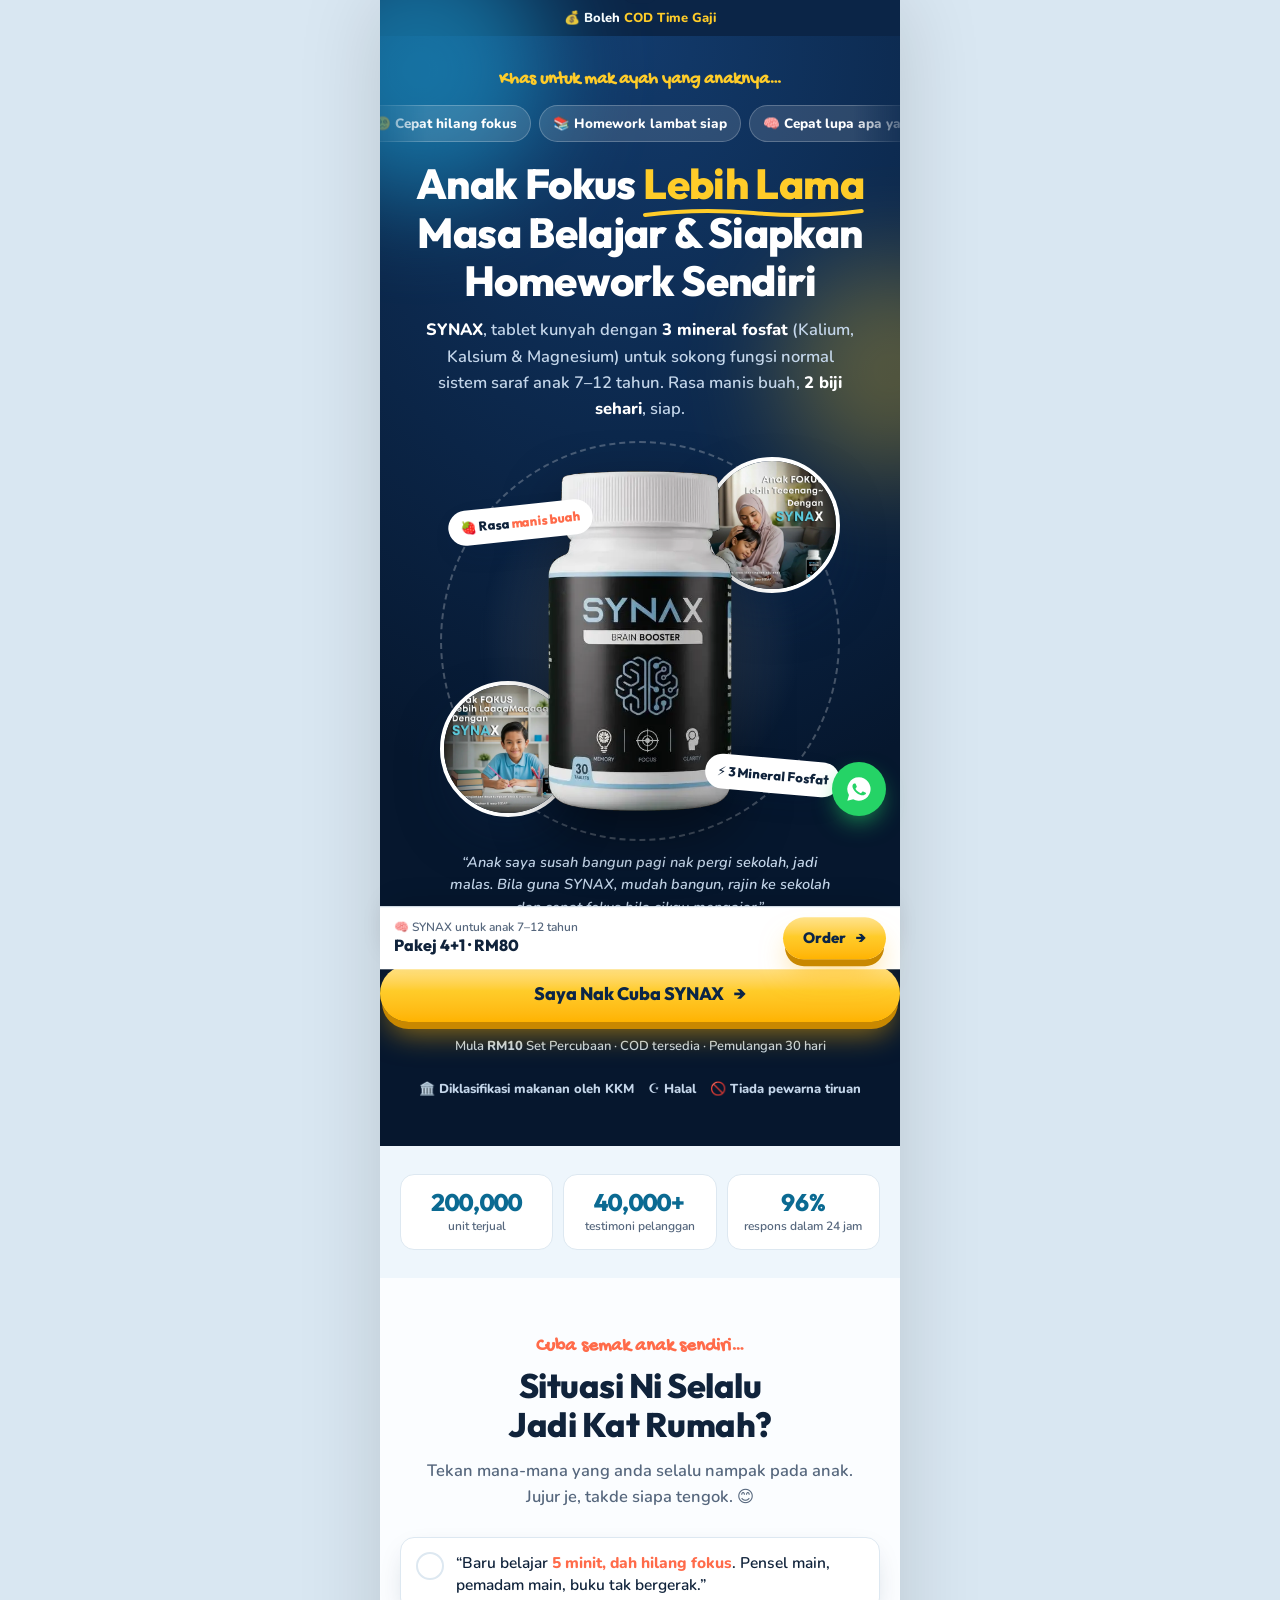
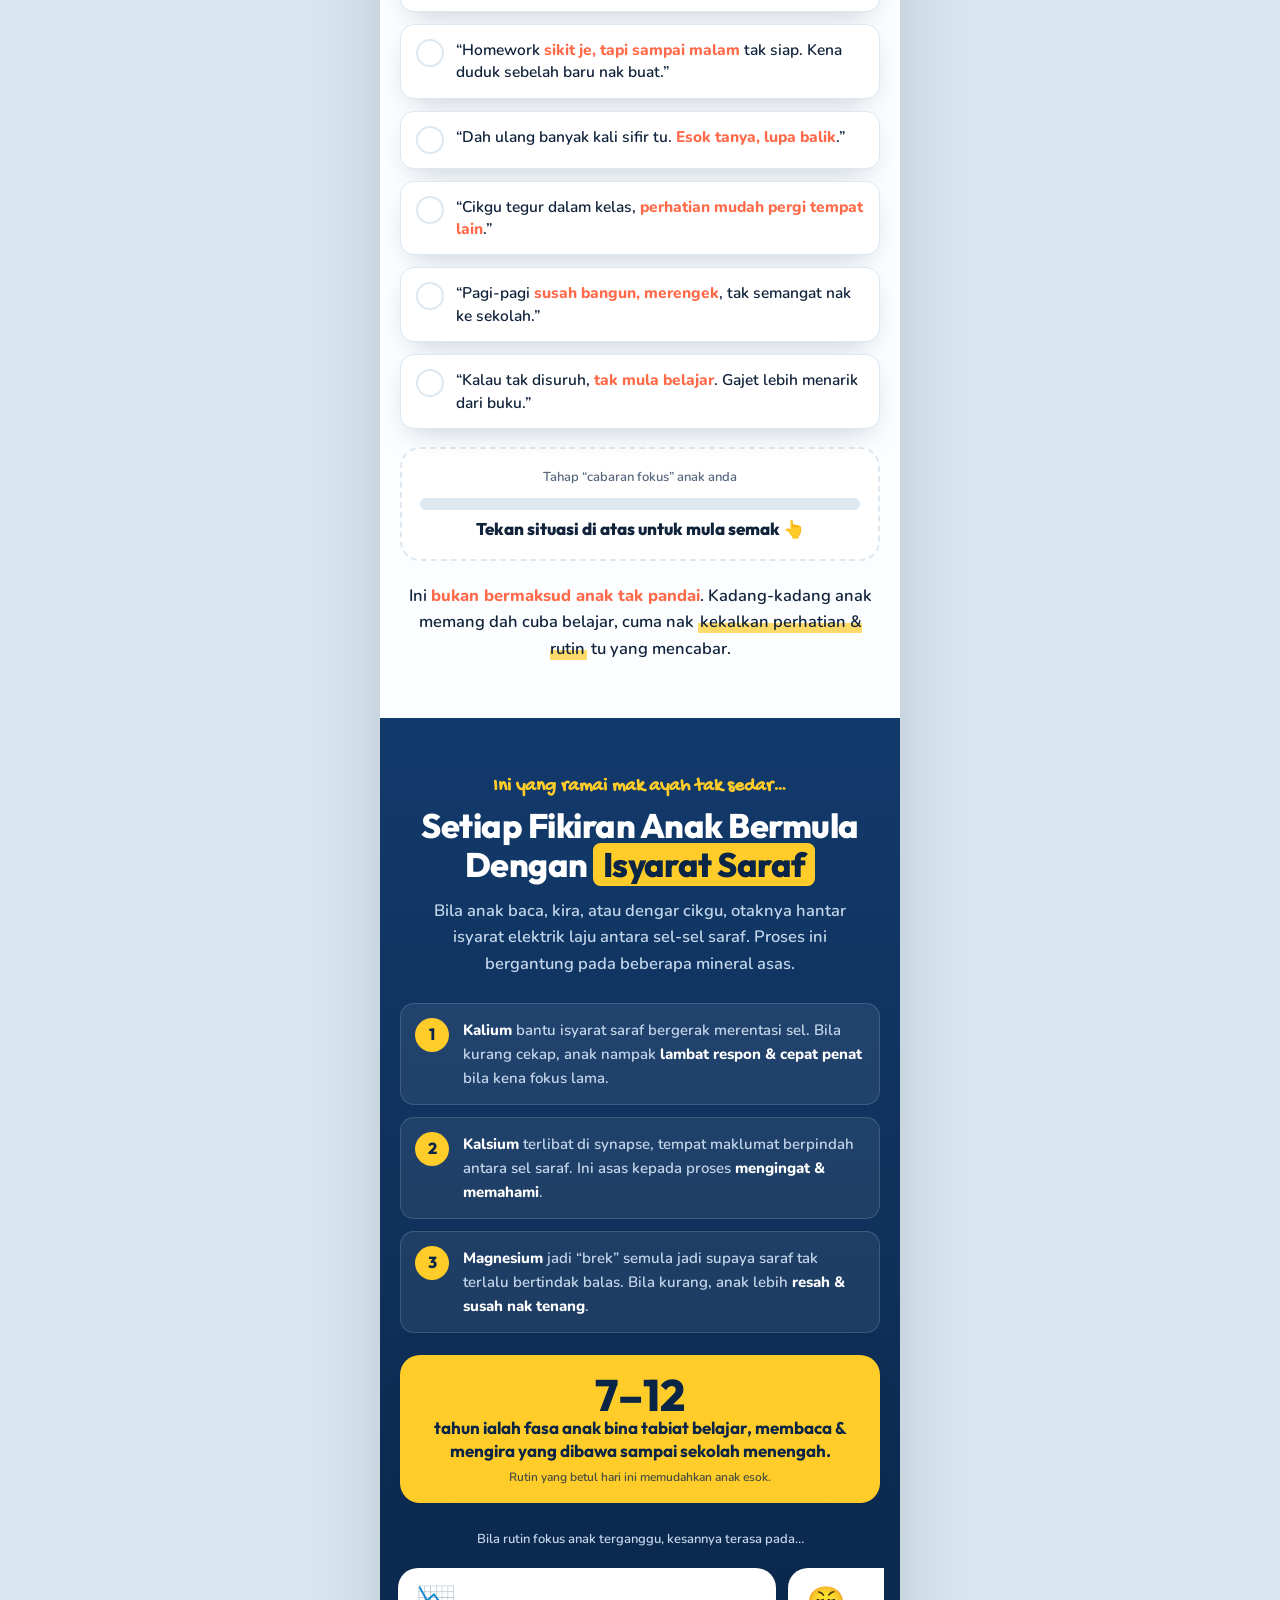
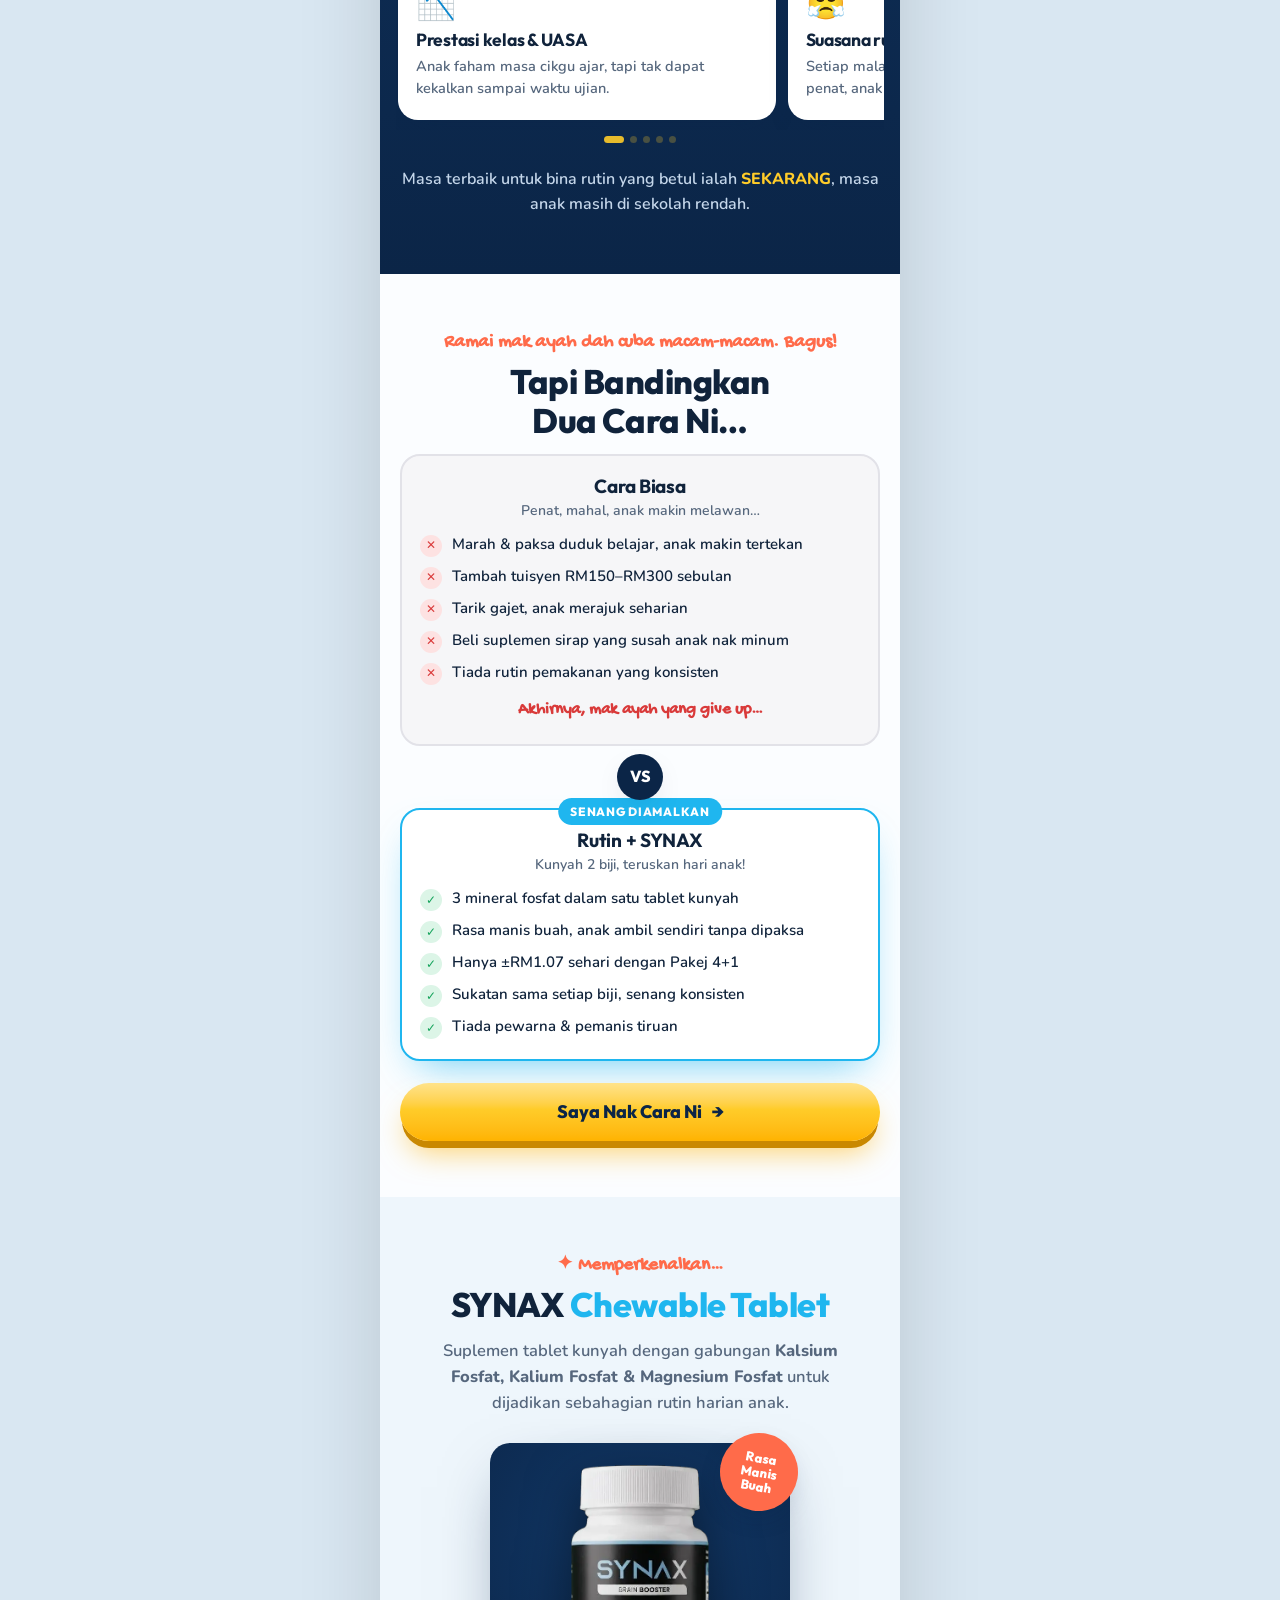
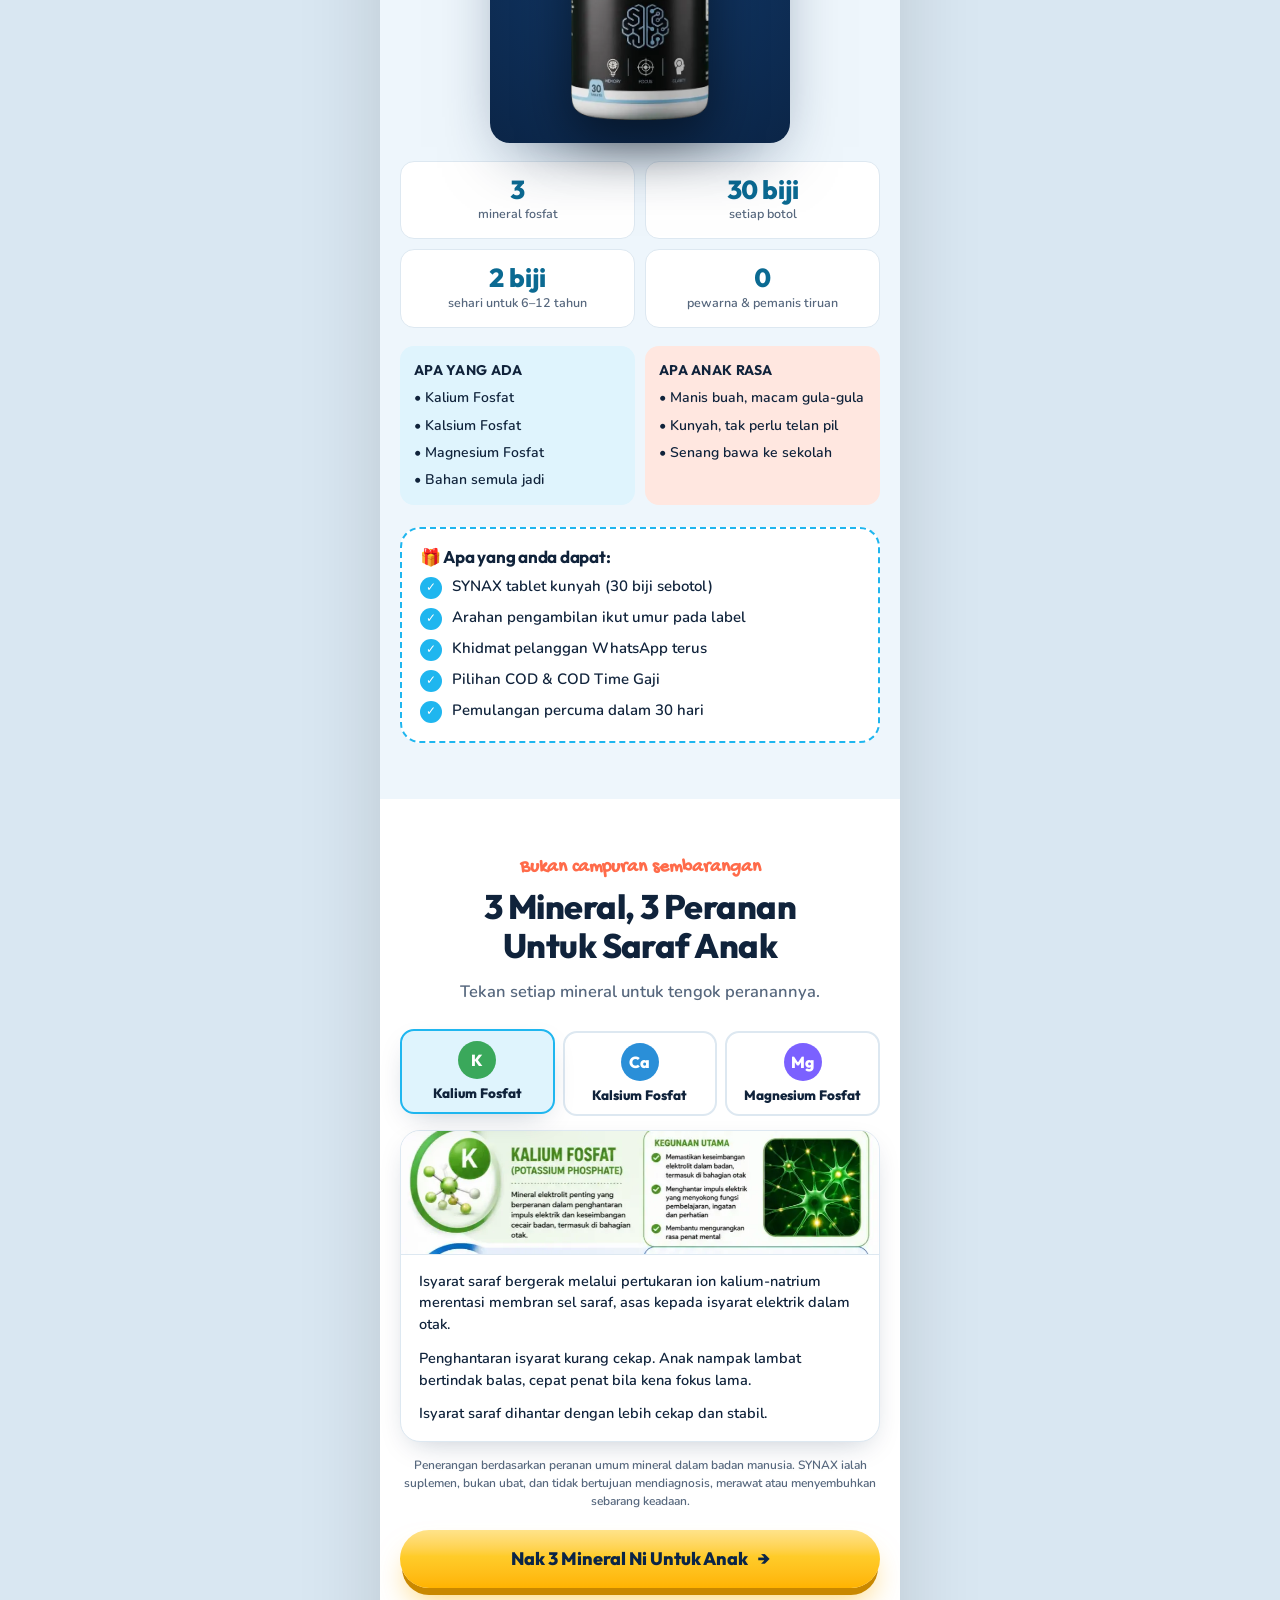
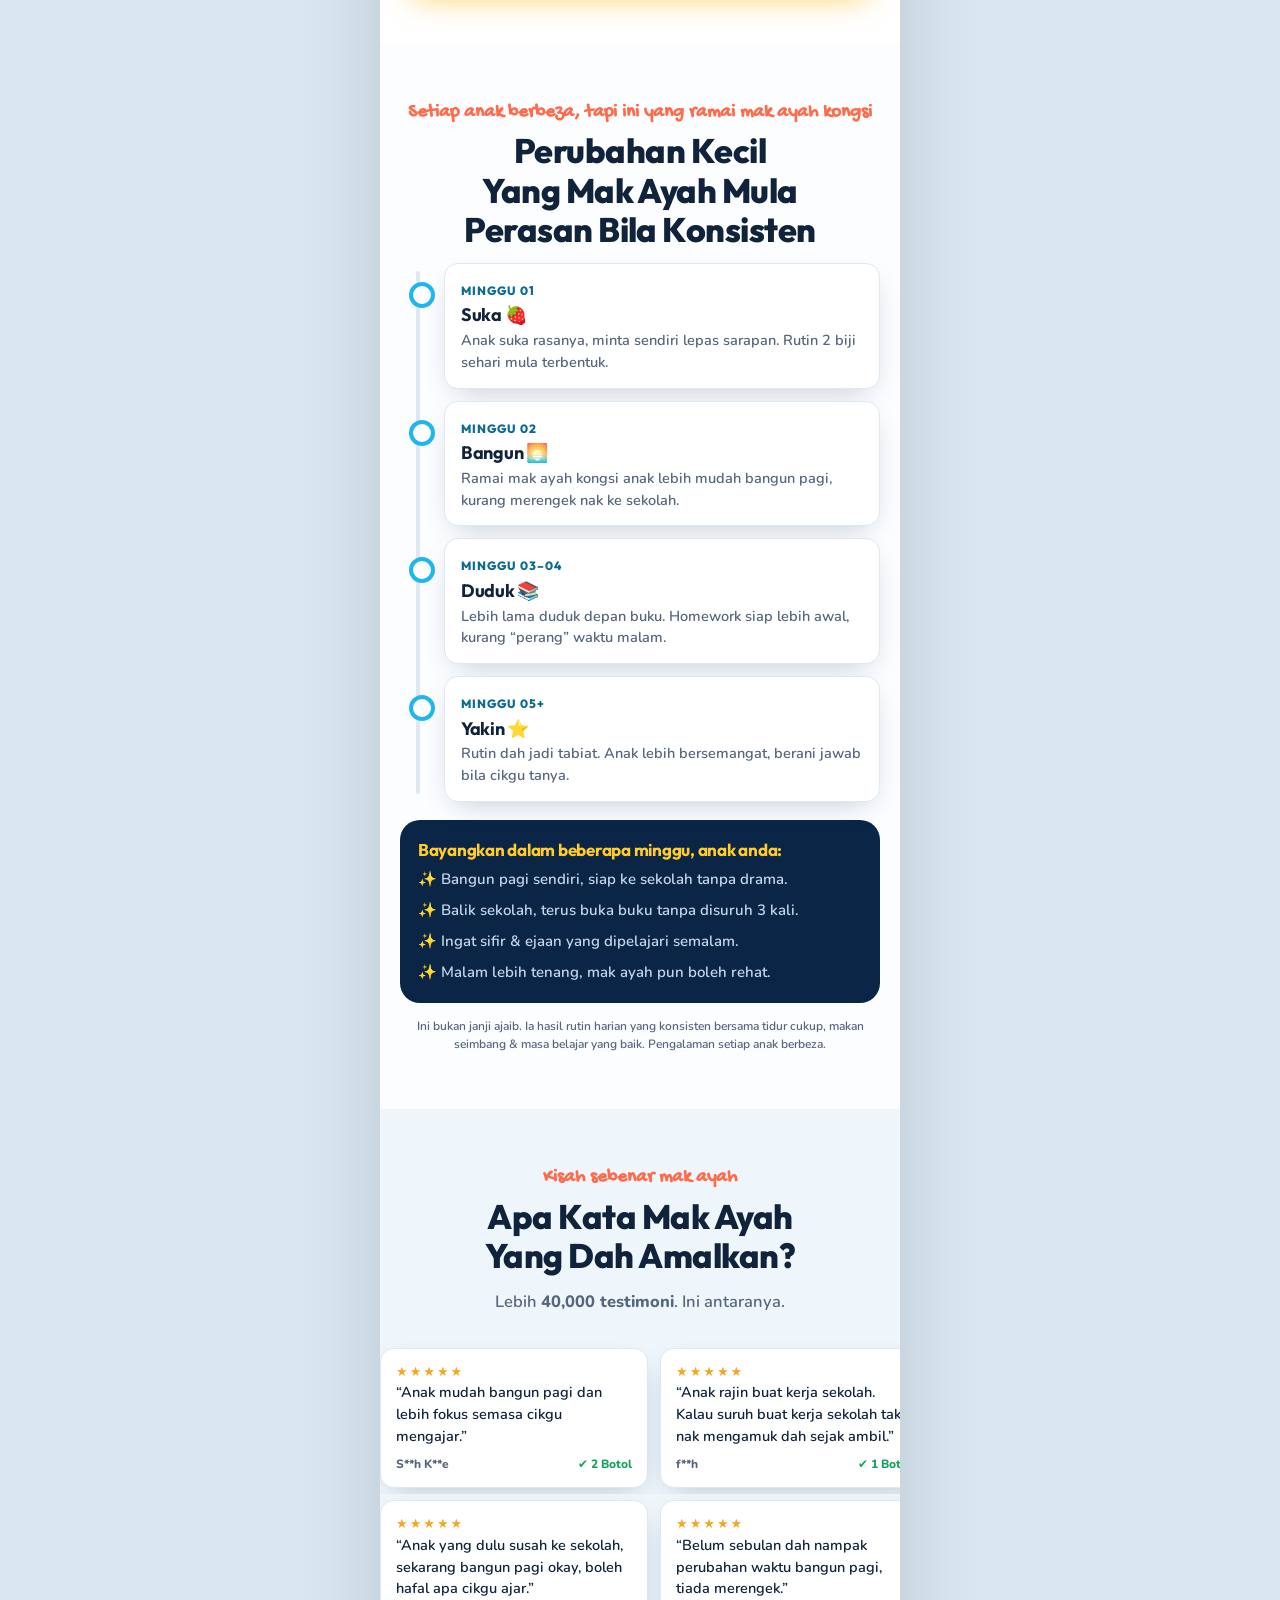
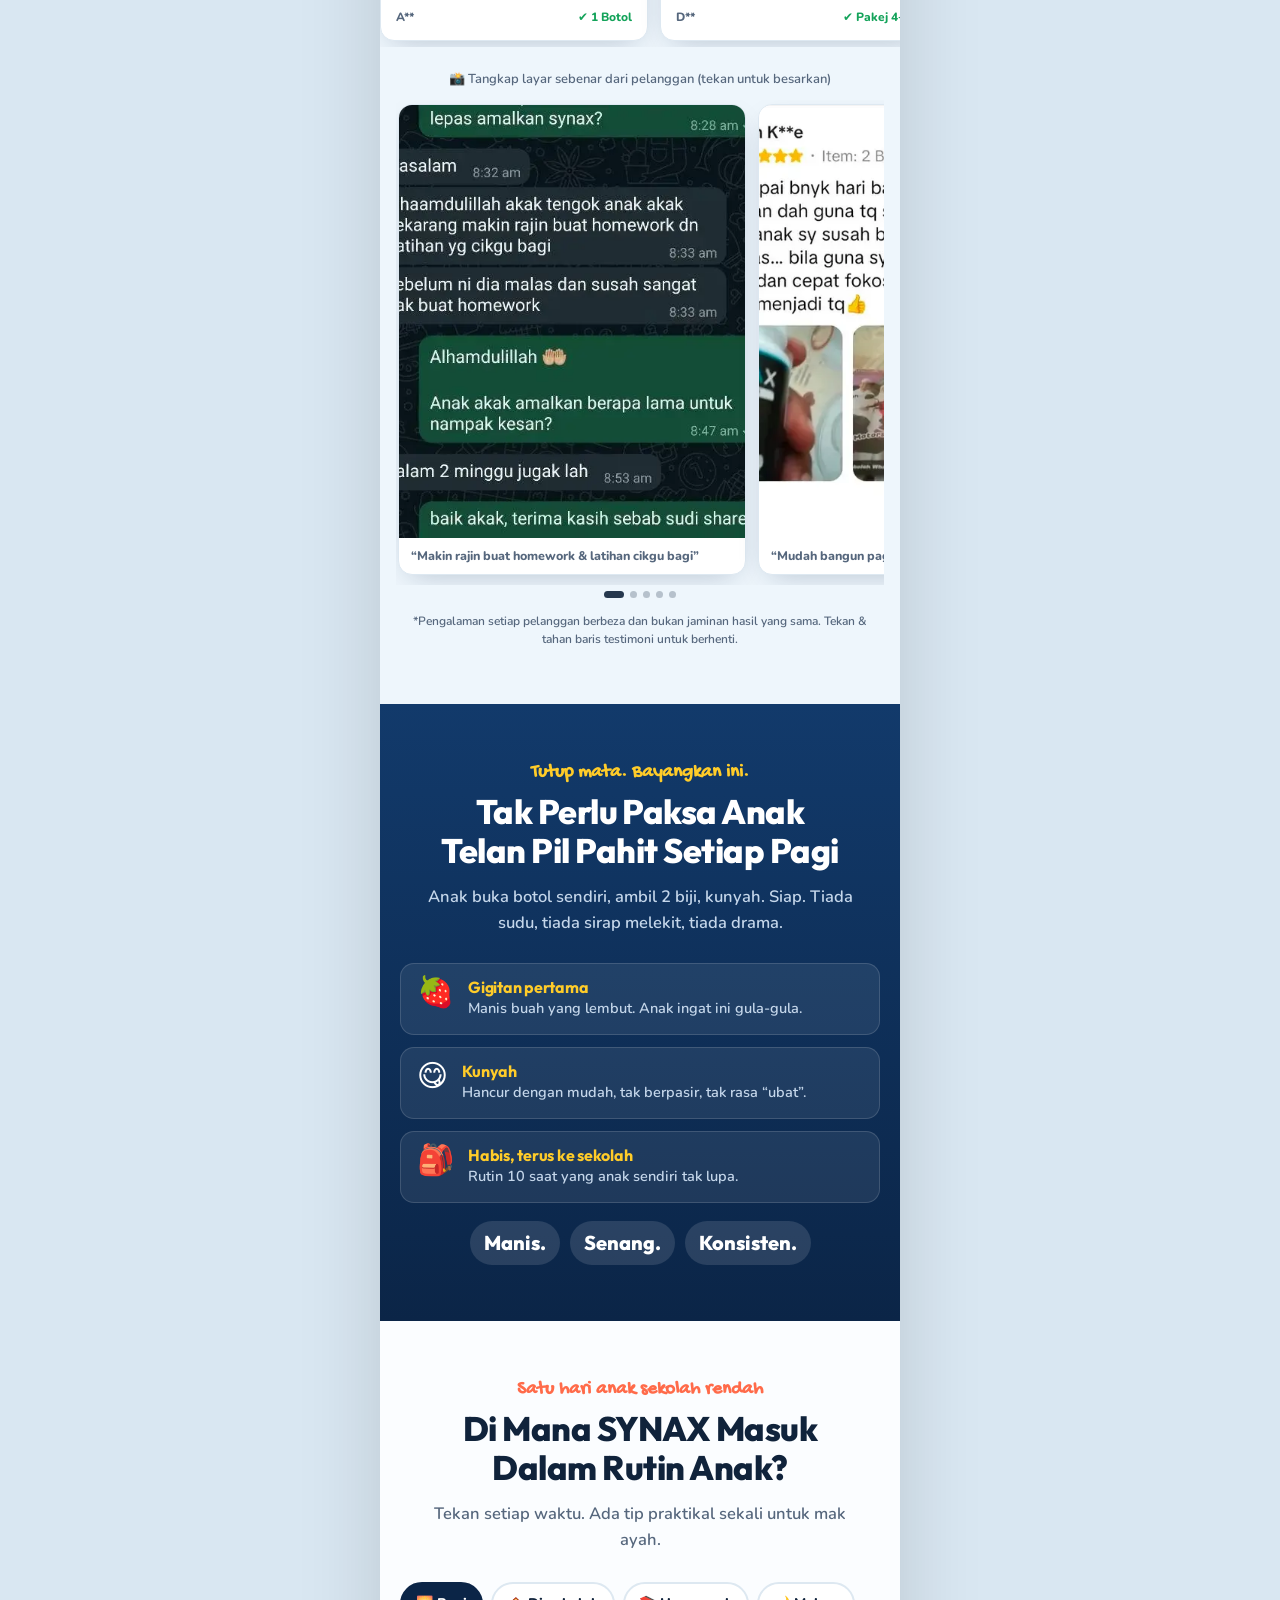
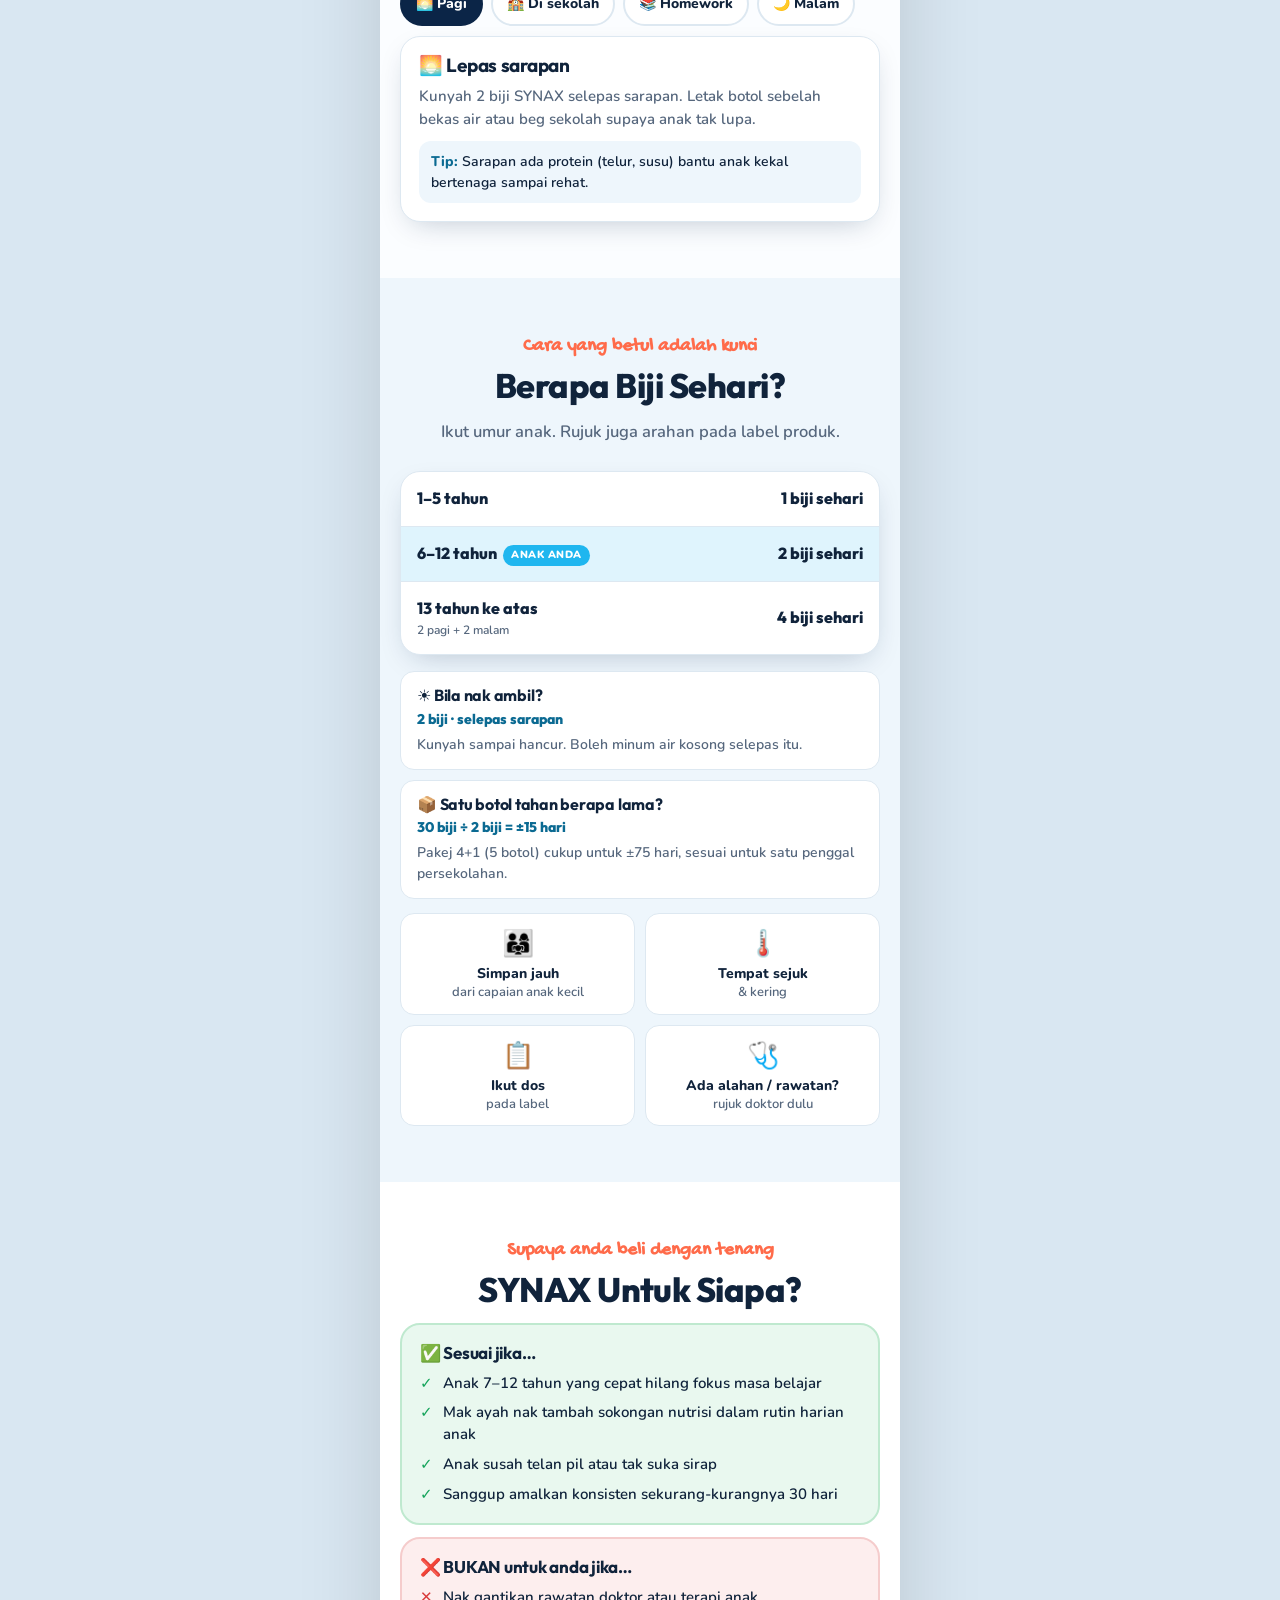
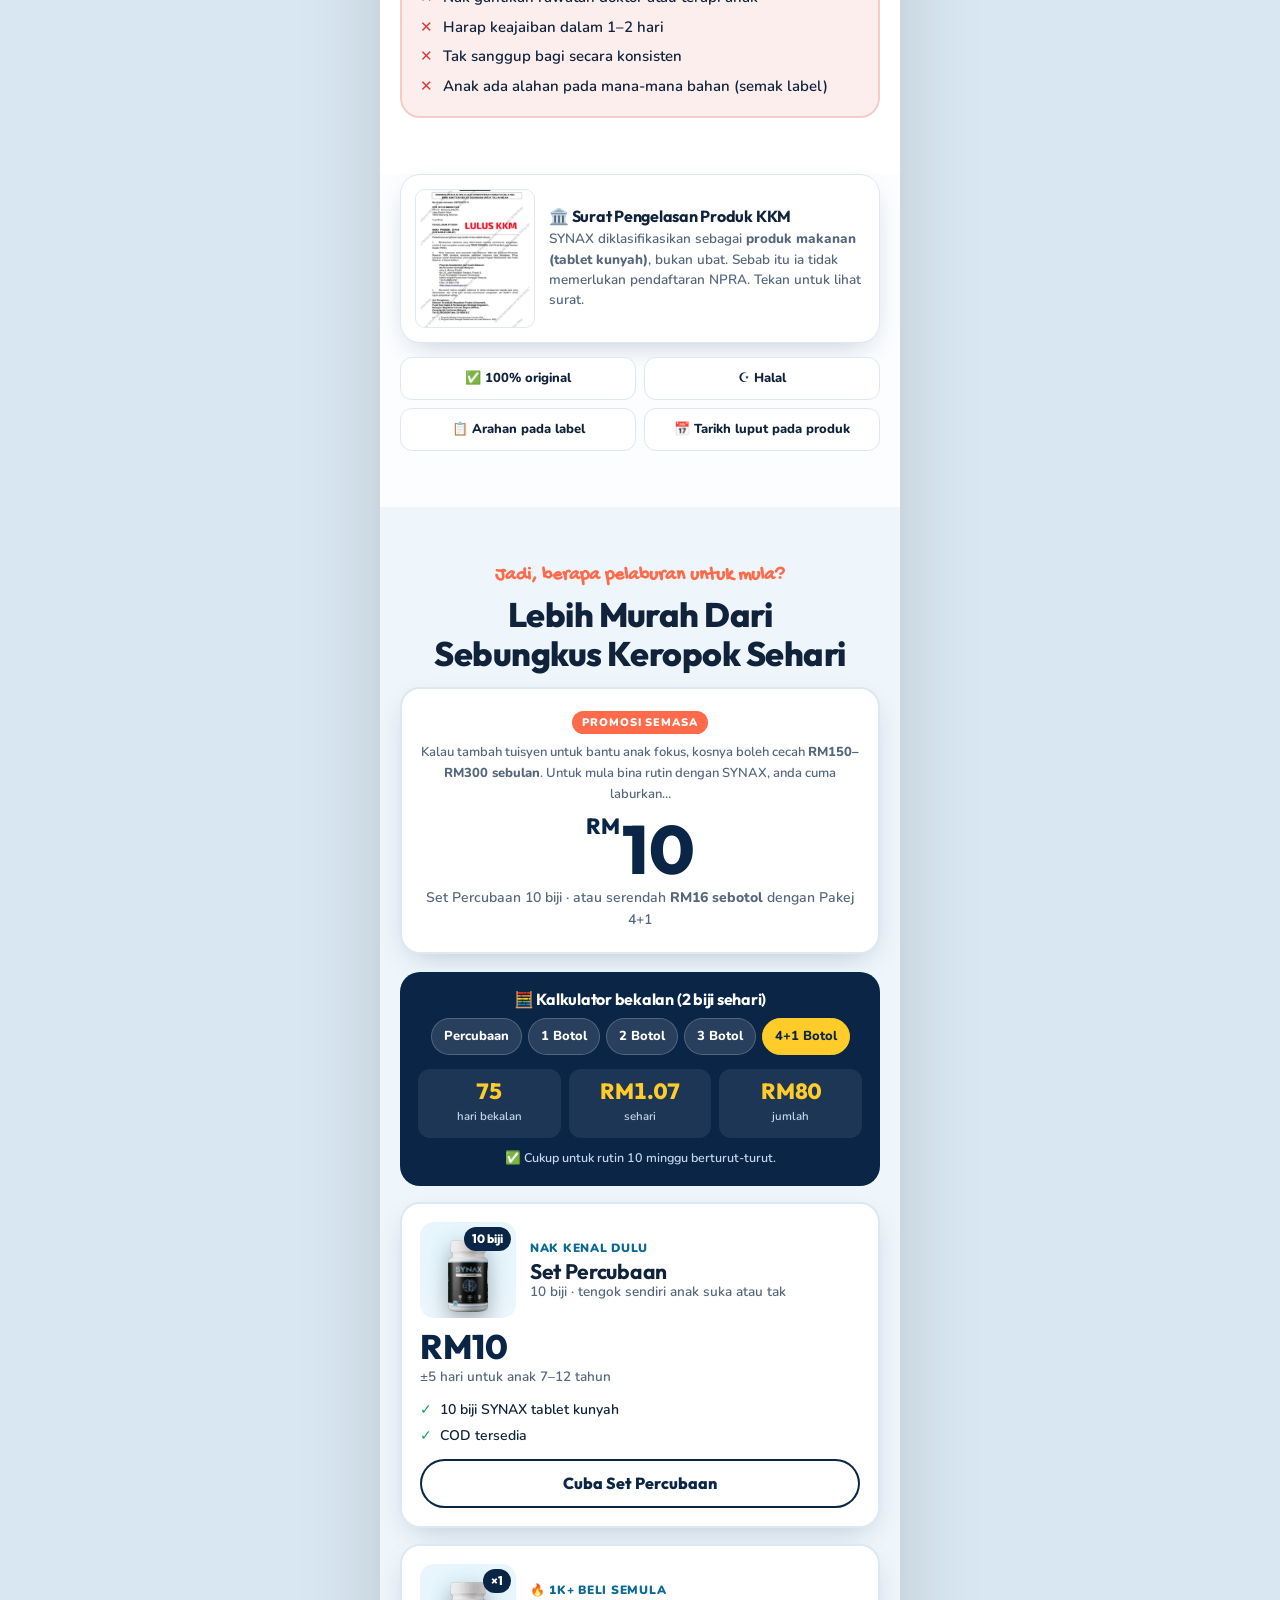
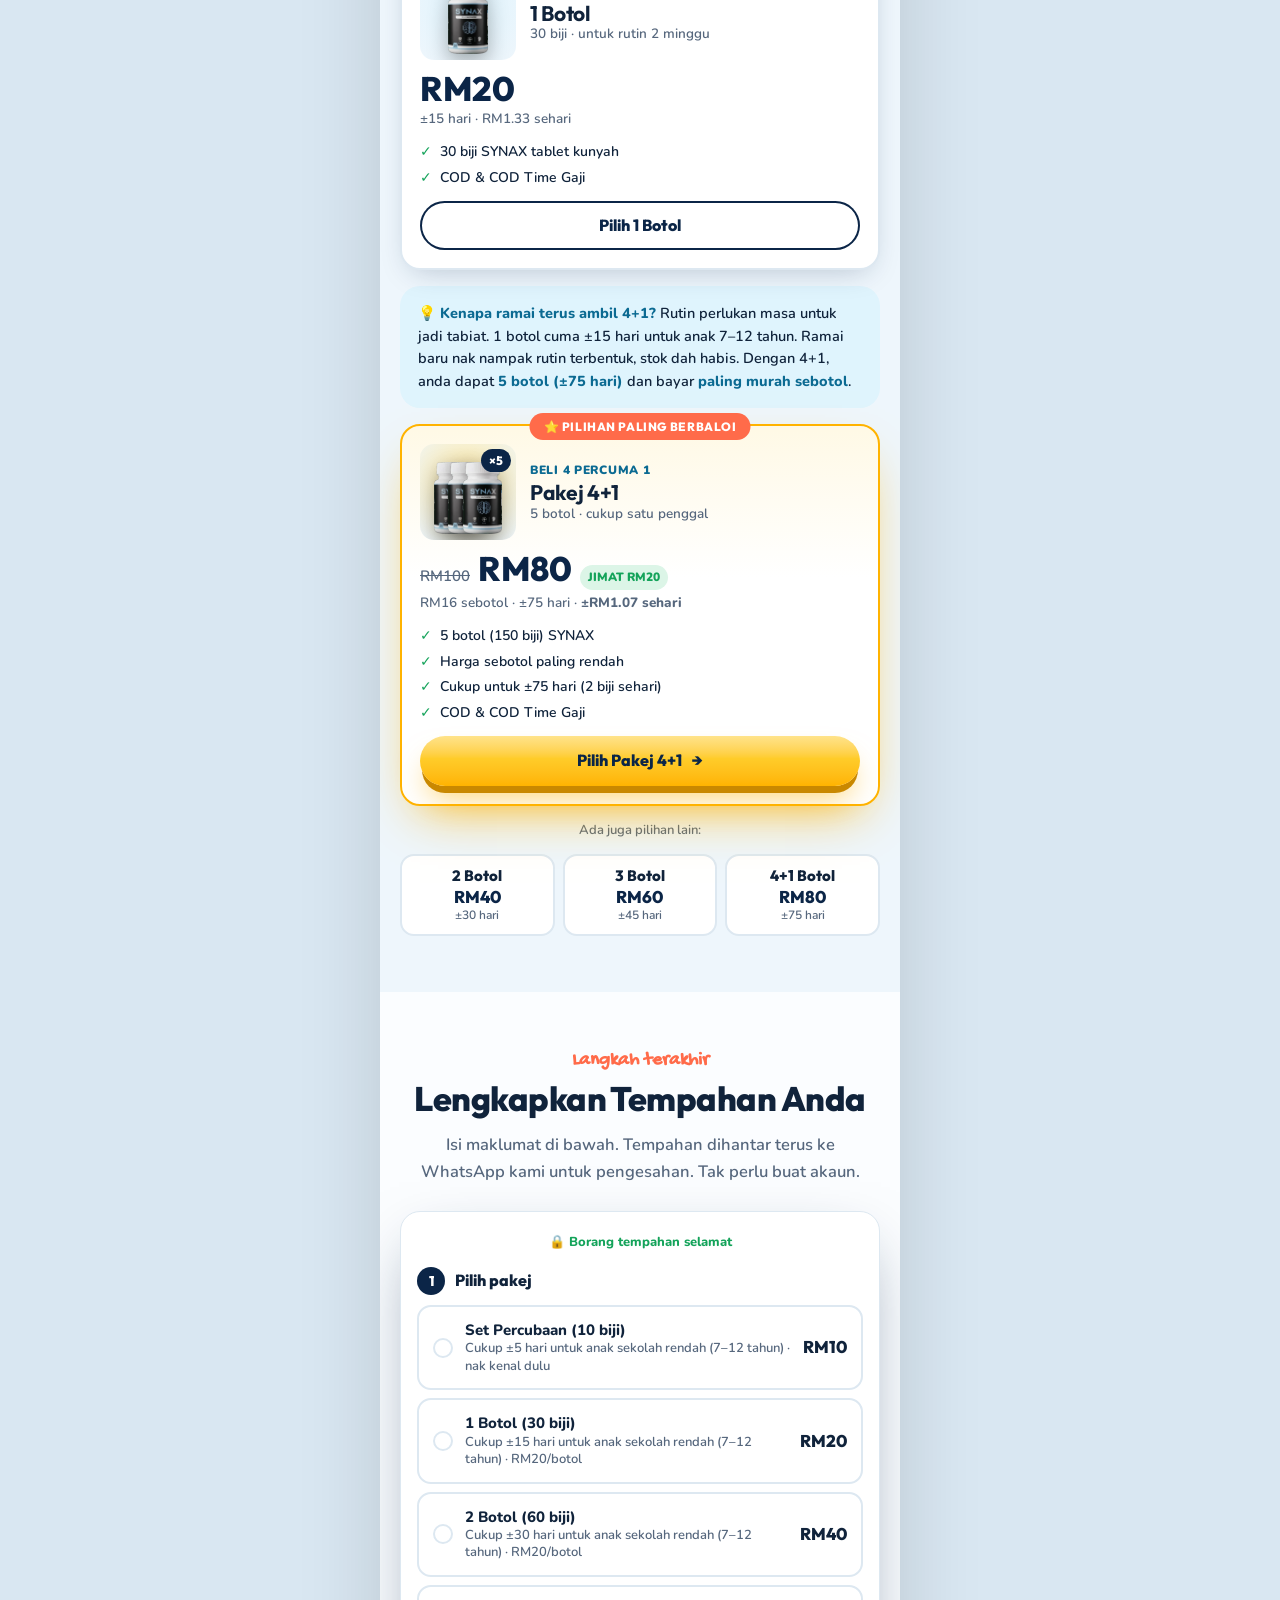
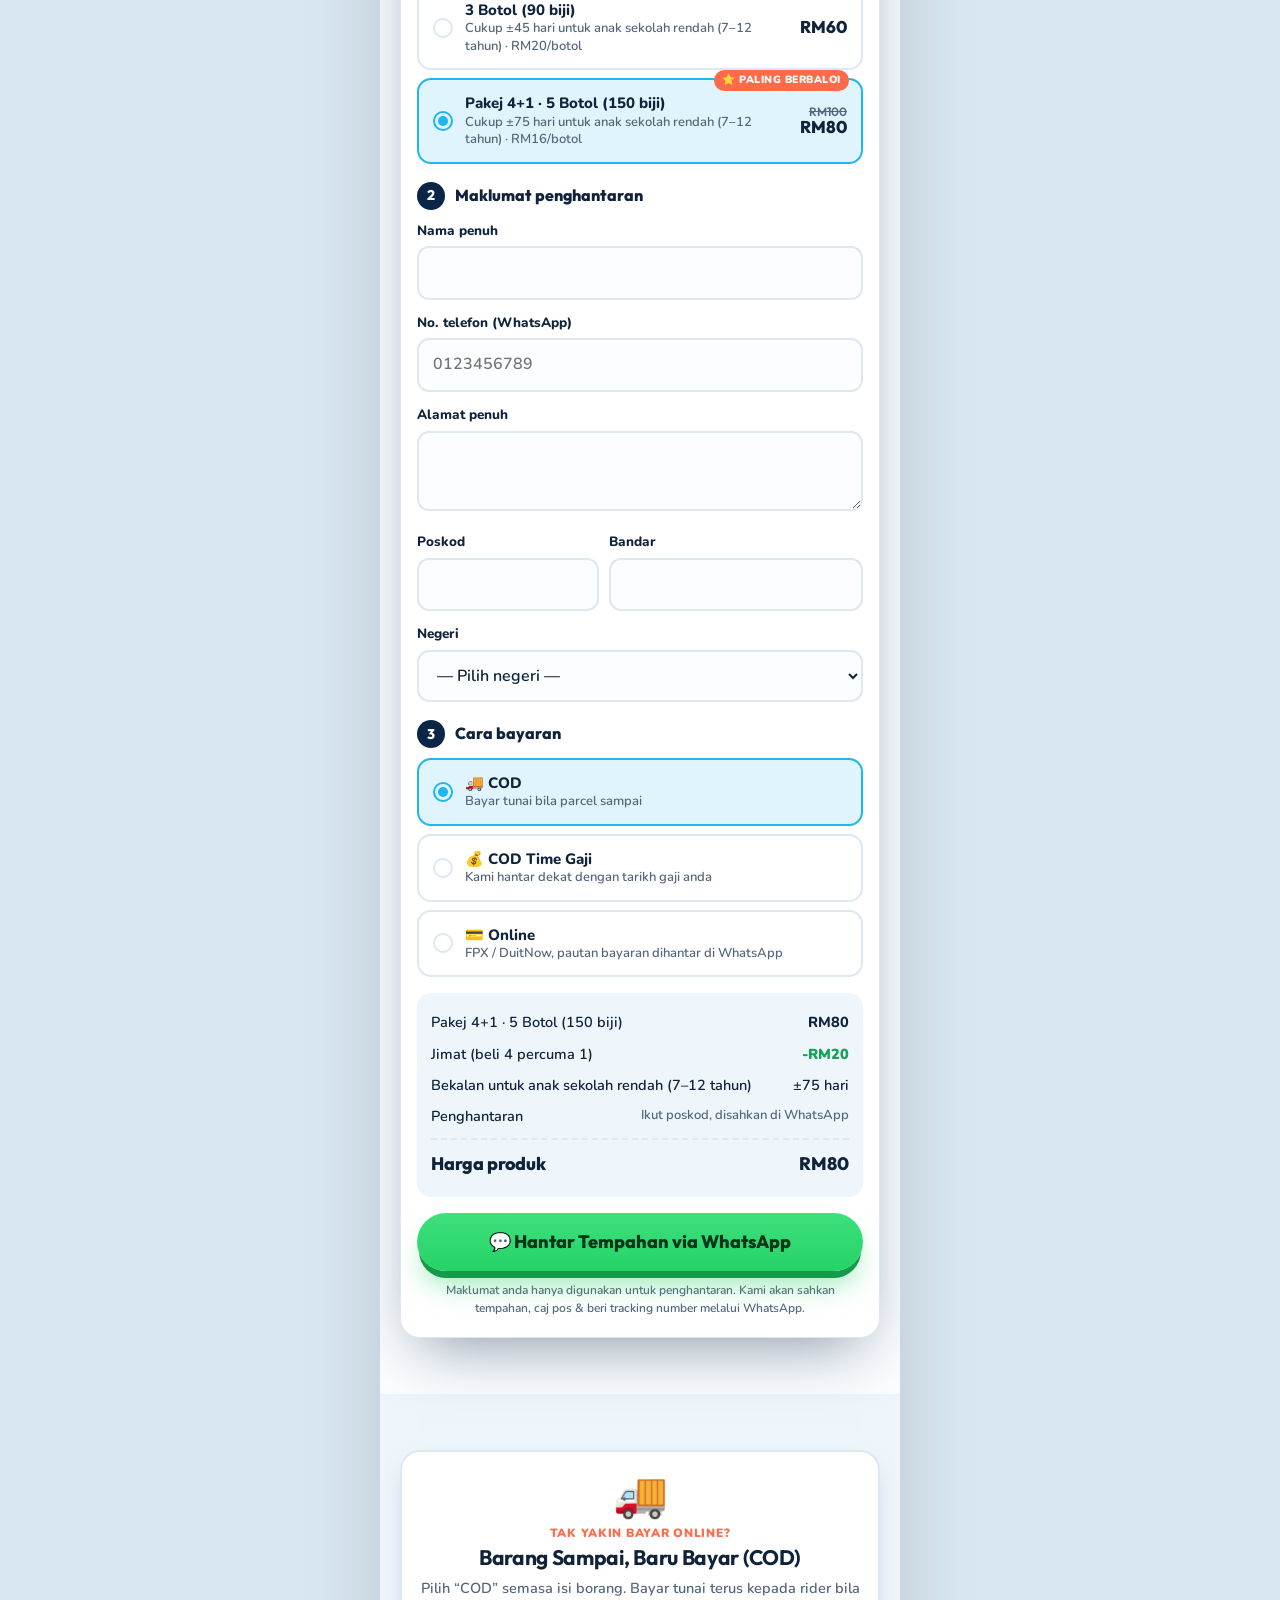
==== flow/sekolah-rendah.html @ 36ede708 "Add 3 SYNAX sales flows: prasekolah, sekolah rendah, remaja SPM Mobile-first long-form sales pages m" ====
<!doctype html>
<html lang="ms">
<head>
<meta charset="utf-8">
<meta name="viewport" content="width=device-width,initial-scale=1,viewport-fit=cover">
<title>SYNAX Sekolah Rendah</title>
<meta name="claude:viewport-fit-sides" content="cover">
<meta name="description" content="SYNAX tablet kunyah untuk rutin harian anak sekolah rendah 7–12 tahun. 3 mineral fosfat, rasa manis buah. Mula RM10, COD tersedia.">
<link rel="preconnect" href="https://fonts.googleapis.com">
<link rel="preconnect" href="https://fonts.gstatic.com" crossorigin>
<link rel="stylesheet" href="https://fonts.googleapis.com/css2?family=Outfit:wght@600;700;800&family=Nunito:wght@600;700;800;900&family=Gochi+Hand&display=swap">
<link rel="stylesheet" href="assets/synax.css">
</head>
<body class="t-sr">
<div class="prog" id="prog"></div>
<div class="page">

<!-- TOP BAR -->
<div class="topbar" aria-live="polite">
  <span>💵 <b>COD</b> · Barang sampai baru bayar</span>
  <span>💰 Boleh <b>COD Time Gaji</b></span>
  <span>🚚 Pos seluruh Malaysia · <b>2–3 hari bekerja</b></span>
  <span>🔁 <b>Pemulangan percuma</b> dalam 30 hari</span>
  <span>✅ <b>200,000+ unit</b> terjual</span>
</div>

<!-- HERO -->
<header class="hero">
  <div class="glow a"></div><div class="glow b"></div><div class="glow c"></div>
  <div class="wrap">
    <p class="forwho">Khas untuk mak ayah yang anaknya…</p>
    <div class="chips"><div class="track">
      <span>😵‍💫 Cepat hilang fokus</span><span>📚 Homework lambat siap</span><span>🧠 Cepat lupa apa yang belajar</span><span>😴 Susah bangun pagi</span><span>📱 Lebih minat gajet dari buku</span>
    </div></div>
    <h1>Anak Fokus <span class="u">Lebih Lama<svg viewBox="0 0 200 12" preserveAspectRatio="none" aria-hidden="true"><path d="M2 9 Q 50 2 100 7 T 198 5" fill="none" stroke="#ffcc29" stroke-width="4" stroke-linecap="round"/></svg></span> Masa Belajar &amp; Siapkan Homework Sendiri</h1>
    <p class="sub"><b>SYNAX</b>, tablet kunyah dengan <b>3 mineral fosfat</b> (Kalium, Kalsium &amp; Magnesium) untuk sokong fungsi normal sistem saraf anak 7–12 tahun. Rasa manis buah, <b>2 biji sehari</b>, siap.</p>
    <div class="hero-visual">
      <div class="ring r2"></div><div class="ring"></div>
      <img class="kid k1" src="assets/img/4.webp" alt="Anak sekolah rendah sedang menulis di meja belajar" width="760" height="760">
      <img class="kid k2" src="assets/img/6.webp" alt="Ibu memeluk anak dengan tenang" width="760" height="760">
      <img class="bottle" src="assets/img/bottle.webp" alt="Botol SYNAX Brain Booster, 30 tablet" width="325" height="601">
      <span class="tag t1">🍓 Rasa <i>manis buah</i></span>
      <span class="tag t2">⚡ 3 Mineral Fosfat</span>
    </div>
    <p class="quote">“Anak saya susah bangun pagi nak pergi sekolah, jadi malas. Bila guna SYNAX, mudah bangun, rajin ke sekolah dan cepat fokus bila cikgu mengajar.”<small>S**h K**e · beli 2 botol · ★★★★★</small></p>
    <a href="#pakej" class="btn pulse">Saya Nak Cuba SYNAX <span class="arr">→</span></a>
    <span class="btn-sub">Mula <b>RM10</b> Set Percubaan · COD tersedia · Pemulangan 30 hari</span>
    <div class="trust-row"><span>🏛️ Diklasifikasi makanan oleh KKM</span><span>☪️ Halal</span><span>🚫 Tiada pewarna tiruan</span></div>
  </div>
</header>

<!-- STATS -->
<section class="bg-tint" style="padding-block:28px">
  <div class="stats wrap">
    <div class="stat rv"><b data-count="200000">200,000</b><span>unit terjual</span></div>
    <div class="stat rv" style="--d:.1s"><b><span data-count="40000">40,000</span>+</b><span>testimoni pelanggan</span></div>
    <div class="stat rv" style="--d:.2s"><b><span data-count="96">96</span>%</b><span>respons dalam 24 jam</span></div>
  </div>
</section>

<!-- PAIN + SELF CHECK -->
<section class="bg-paper">
  <div class="wrap">
    <p class="eyebrow rv">Cuba semak anak sendiri…</p>
    <h2 class="rv">Situasi Ni Selalu Jadi Kat Rumah?</h2>
    <p class="lead rv">Tekan mana-mana yang anda selalu nampak pada anak. Jujur je, takde siapa tengok. 😊</p>
    <div class="pains">
      <button type="button" class="pain rv" aria-pressed="false"><span class="x">✓</span><p>“Baru belajar <b>5 minit, dah hilang fokus</b>. Pensel main, pemadam main, buku tak bergerak.”</p></button>
      <button type="button" class="pain rv" aria-pressed="false"><span class="x">✓</span><p>“Homework <b>sikit je, tapi sampai malam</b> tak siap. Kena duduk sebelah baru nak buat.”</p></button>
      <button type="button" class="pain rv" aria-pressed="false"><span class="x">✓</span><p>“Dah ulang banyak kali sifir tu. <b>Esok tanya, lupa balik</b>.”</p></button>
      <button type="button" class="pain rv" aria-pressed="false"><span class="x">✓</span><p>“Cikgu tegur dalam kelas, <b>perhatian mudah pergi tempat lain</b>.”</p></button>
      <button type="button" class="pain rv" aria-pressed="false"><span class="x">✓</span><p>“Pagi-pagi <b>susah bangun, merengek</b>, tak semangat nak ke sekolah.”</p></button>
      <button type="button" class="pain rv" aria-pressed="false"><span class="x">✓</span><p>“Kalau tak disuruh, <b>tak mula belajar</b>. Gajet lebih menarik dari buku.”</p></button>
    </div>
    <div class="meter rv" aria-live="polite">
      <div class="small">Tahap “cabaran fokus” anak anda</div>
      <div class="bar"><i id="meterBar"></i></div>
      <div class="mres" id="meterRes"></div>
    </div>
    <p class="heart rv">Ini <b>bukan bermaksud anak tak pandai</b>. Kadang-kadang anak memang dah cuba belajar, cuma nak <span class="mark">kekalkan perhatian &amp; rutin</span> tu yang mencabar.</p>
  </div>
</section>

<!-- EXPLAINER -->
<section class="bg-dark">
  <div class="wrap">
    <p class="eyebrow rv">Ini yang ramai mak ayah tak sedar…</p>
    <h2 class="rv">Setiap Fikiran Anak Bermula Dengan <span class="hl">Isyarat Saraf</span></h2>
    <p class="lead rv">Bila anak baca, kira, atau dengar cikgu, otaknya hantar isyarat elektrik laju antara sel-sel saraf. Proses ini bergantung pada beberapa mineral asas.</p>
    <div class="steps">
      <div class="step rv rv-l"><span class="n">1</span><p><b>Kalium</b> bantu isyarat saraf bergerak merentasi sel. Bila kurang cekap, anak nampak <b>lambat respon &amp; cepat penat</b> bila kena fokus lama.</p></div>
      <div class="step rv rv-l" style="--d:.1s"><span class="n">2</span><p><b>Kalsium</b> terlibat di synapse, tempat maklumat berpindah antara sel saraf. Ini asas kepada proses <b>mengingat &amp; memahami</b>.</p></div>
      <div class="step rv rv-l" style="--d:.2s"><span class="n">3</span><p><b>Magnesium</b> jadi “brek” semula jadi supaya saraf tak terlalu bertindak balas. Bila kurang, anak lebih <b>resah &amp; susah nak tenang</b>.</p></div>
    </div>
    <div class="fact rv rv-z"><big>7–12</big>tahun ialah fasa anak bina tabiat belajar, membaca &amp; mengira yang dibawa sampai sekolah menengah.<small>Rutin yang betul hari ini memudahkan anak esok.</small></div>
    <p class="small tc rv" style="margin-bottom:14px">Bila rutin fokus anak terganggu, kesannya terasa pada…</p>
    <div class="carousel" data-carousel="riskDots" data-ms="2800">
      <div class="rcard"><div class="ic">📉</div><h3>Prestasi kelas &amp; UASA</h3><p>Anak faham masa cikgu ajar, tapi tak dapat kekalkan sampai waktu ujian.</p></div>
      <div class="rcard"><div class="ic">😤</div><h3>Suasana rumah</h3><p>Setiap malam jadi “perang homework”. Mak ayah penat, anak pun tertekan.</p></div>
      <div class="rcard"><div class="ic">😔</div><h3>Keyakinan diri</h3><p>Anak mula rasa “aku memang tak pandai” bila selalu ketinggalan dalam kelas.</p></div>
      <div class="rcard"><div class="ic">📱</div><h3>Tabiat gajet</h3><p>Bila belajar rasa susah, anak cari hiburan yang lebih mudah: skrin.</p></div>
      <div class="rcard"><div class="ic">💸</div><h3>Kos tuisyen</h3><p>Tuisyen tambah, tapi kalau anak sukar fokus, hasilnya tetap terhad.</p></div>
    </div>
    <div class="dots" id="riskDots"></div>
    <p class="now rv">Masa terbaik untuk bina rutin yang betul ialah <b>SEKARANG</b>, masa anak masih di sekolah rendah.</p>
  </div>
</section>

<!-- COMPARE -->
<section class="bg-paper">
  <div class="wrap">
    <p class="eyebrow rv">Ramai mak ayah dah cuba macam-macam. Bagus!</p>
    <h2 class="rv">Tapi Bandingkan Dua Cara Ni…</h2>
    <div class="cmp">
      <div class="cbox bad rv">
        <h3>Cara Biasa</h3><p class="s">Penat, mahal, anak makin melawan…</p>
        <ul>
          <li><i>✕</i>Marah &amp; paksa duduk belajar, anak makin tertekan</li>
          <li><i>✕</i>Tambah tuisyen RM150–RM300 sebulan</li>
          <li><i>✕</i>Tarik gajet, anak merajuk seharian</li>
          <li><i>✕</i>Beli suplemen sirap yang susah anak nak minum</li>
          <li><i>✕</i>Tiada rutin pemakanan yang konsisten</li>
        </ul>
        <p class="end">Akhirnya, mak ayah yang give up…</p>
      </div>
      <div class="vs">VS</div>
      <div class="cbox good rv">
        <span class="ribbon">SENANG DIAMALKAN</span>
        <h3>Rutin + SYNAX</h3><p class="s">Kunyah 2 biji, teruskan hari anak!</p>
        <ul>
          <li><i>✓</i>3 mineral fosfat dalam satu tablet kunyah</li>
          <li><i>✓</i>Rasa manis buah, anak ambil sendiri tanpa dipaksa</li>
          <li><i>✓</i>Hanya ±RM1.07 sehari dengan Pakej 4+1</li>
          <li><i>✓</i>Sukatan sama setiap biji, senang konsisten</li>
          <li><i>✓</i>Tiada pewarna &amp; pemanis tiruan</li>
        </ul>
      </div>
    </div>
    <div style="margin-top:22px" class="rv"><a href="#pakej" class="btn">Saya Nak Cara Ni <span class="arr">→</span></a></div>
  </div>
</section>

<!-- INTRO -->
<section class="bg-tint">
  <div class="wrap">
    <p class="eyebrow rv">✦ Memperkenalkan…</p>
    <h2 class="rv">SYNAX <span class="brand-c">Chewable Tablet</span></h2>
    <p class="lead rv">Suplemen tablet kunyah dengan gabungan <b>Kalsium Fosfat, Kalium Fosfat &amp; Magnesium Fosfat</b> untuk dijadikan sebahagian rutin harian anak.</p>
    <div class="intro-img rv rv-z"><div class="stage"><img src="assets/img/bottle.webp" alt="Botol SYNAX, 30 tablet kunyah" width="325" height="601" loading="lazy"></div><span class="badge">Rasa Manis Buah</span></div>
    <div class="nums">
      <div class="rv"><b><span data-count="3">3</span></b><span>mineral fosfat</span></div>
      <div class="rv" style="--d:.1s"><b><span data-count="30">30</span> biji</b><span>setiap botol</span></div>
      <div class="rv"><b>2 biji</b><span>sehari untuk 6–12 tahun</span></div>
      <div class="rv" style="--d:.1s"><b>0</b><span>pewarna &amp; pemanis tiruan</span></div>
    </div>
    <div class="two rv">
      <div class="a"><h4>APA YANG ADA</h4><ul><li>• Kalium Fosfat</li><li>• Kalsium Fosfat</li><li>• Magnesium Fosfat</li><li>• Bahan semula jadi</li></ul></div>
      <div class="b"><h4>APA ANAK RASA</h4><ul><li>• Manis buah, macam gula-gula</li><li>• Kunyah, tak perlu telan pil</li><li>• Senang bawa ke sekolah</li></ul></div>
    </div>
    <div class="get rv">
      <h3>🎁 Apa yang anda dapat:</h3>
      <ul><li>SYNAX tablet kunyah (30 biji sebotol)</li><li>Arahan pengambilan ikut umur pada label</li><li>Khidmat pelanggan WhatsApp terus</li><li>Pilihan COD &amp; COD Time Gaji</li><li>Pemulangan percuma dalam 30 hari</li></ul>
    </div>
  </div>
</section>

<!-- MINERALS -->
<section class="bg-white">
  <div class="wrap">
    <p class="eyebrow rv">Bukan campuran sembarangan</p>
    <h2 class="rv">3 Mineral, 3 Peranan Untuk Saraf Anak</h2>
    <p class="lead rv">Tekan setiap mineral untuk tengok peranannya.</p>
    <div class="mtabs rv" data-tabs="min">
      <button type="button" data-tab="m-k" data-m="k" class="on"><span class="sym">K</span>Kalium Fosfat</button>
      <button type="button" data-tab="m-ca" data-m="ca"><span class="sym">Ca</span>Kalsium Fosfat</button>
      <button type="button" data-tab="m-mg" data-m="mg"><span class="sym">Mg</span>Magnesium Fosfat</button>
    </div>
    <div class="mpane on" id="m-k" data-pane="min"><img src="assets/img/mineral-kalium.webp" alt="Infografik Kalium Fosfat" loading="lazy" width="900" height="300"><div class="body">
      <div class="row r1"><span class="lb">Peranan</span><p>Isyarat saraf bergerak melalui pertukaran ion kalium-natrium merentasi membran sel saraf, asas kepada isyarat elektrik dalam otak.</p></div>
      <div class="row r2"><span class="lb">Bila kurang</span><p>Penghantaran isyarat kurang cekap. Anak nampak lambat bertindak balas, cepat penat bila kena fokus lama.</p></div>
      <div class="row r3"><span class="lb">Bila cukup</span><p>Isyarat saraf dihantar dengan lebih cekap dan stabil.</p></div></div></div>
    <div class="mpane" id="m-ca" data-pane="min"><img src="assets/img/mineral-kalsium.webp" alt="Infografik Kalsium Fosfat" loading="lazy" width="900" height="300"><div class="body">
      <div class="row r1"><span class="lb">Peranan</span><p>Kalsium mencetuskan pelepasan neurotransmitter di synapse, titik pertemuan antara sel saraf, asas kepada proses ingatan.</p></div>
      <div class="row r2"><span class="lb">Bila kurang</span><p>Penyampaian maklumat antara sel saraf kurang lancar. Proses mengingat dan memahami jadi lebih mencabar.</p></div>
      <div class="row r3"><span class="lb">Bila cukup</span><p>Synapse berfungsi dengan lebih baik, menyokong proses pembelajaran dan ingatan.</p></div></div></div>
    <div class="mpane" id="m-mg" data-pane="min"><img src="assets/img/mineral-magnesium.webp" alt="Infografik Magnesium Fosfat" loading="lazy" width="900" height="300"><div class="body">
      <div class="row r1"><span class="lb">Peranan</span><p>Magnesium bantu kawal keterujaan saraf, macam “brek” semula jadi supaya sistem saraf tak terlalu bertindak balas.</p></div>
      <div class="row r2"><span class="lb">Bila kurang</span><p>Saraf lebih mudah “over-reactive”. Anak nampak resah, susah nak tenang untuk fokus.</p></div>
      <div class="row r3"><span class="lb">Bila cukup</span><p>Sistem saraf lebih stabil, membantu anak kekal tenang dan fokus.</p></div></div></div>
    <p class="mnote">Penerangan berdasarkan peranan umum mineral dalam badan manusia. SYNAX ialah suplemen, bukan ubat, dan tidak bertujuan mendiagnosis, merawat atau menyembuhkan sebarang keadaan.</p>
    <div style="margin-top:20px"><a href="#pakej" class="btn">Nak 3 Mineral Ni Untuk Anak <span class="arr">→</span></a></div>
  </div>
</section>

<!-- TIMELINE -->
<section class="bg-paper">
  <div class="wrap">
    <p class="eyebrow rv">Setiap anak berbeza, tapi ini yang ramai mak ayah kongsi</p>
    <h2 class="rv">Perubahan Kecil Yang Mak Ayah Mula Perasan Bila Konsisten</h2>
    <div class="tl" id="tl"><div class="rail"></div><div class="fill" id="tlFill"></div>
      <div class="wk rv"><small>MINGGU 01</small><h3>Suka 🍓</h3><p>Anak suka rasanya, minta sendiri lepas sarapan. Rutin 2 biji sehari mula terbentuk.</p></div>
      <div class="wk rv"><small>MINGGU 02</small><h3>Bangun 🌅</h3><p>Ramai mak ayah kongsi anak lebih mudah bangun pagi, kurang merengek nak ke sekolah.</p></div>
      <div class="wk rv"><small>MINGGU 03–04</small><h3>Duduk 📚</h3><p>Lebih lama duduk depan buku. Homework siap lebih awal, kurang “perang” waktu malam.</p></div>
      <div class="wk rv"><small>MINGGU 05+</small><h3>Yakin ⭐</h3><p>Rutin dah jadi tabiat. Anak lebih bersemangat, berani jawab bila cikgu tanya.</p></div>
    </div>
    <div class="imagine rv">
      <h3>Bayangkan dalam beberapa minggu, anak anda:</h3>
      <ul><li>✨ Bangun pagi sendiri, siap ke sekolah tanpa drama.</li><li>✨ Balik sekolah, terus buka buku tanpa disuruh 3 kali.</li><li>✨ Ingat sifir &amp; ejaan yang dipelajari semalam.</li><li>✨ Malam lebih tenang, mak ayah pun boleh rehat.</li></ul>
    </div>
    <p class="disc">Ini bukan janji ajaib. Ia hasil rutin harian yang konsisten bersama tidur cukup, makan seimbang &amp; masa belajar yang baik. Pengalaman setiap anak berbeza.</p>
  </div>
</section>

<!-- TESTIMONIALS -->
<section class="bg-tint">
  <div class="wrap">
    <p class="eyebrow rv">Kisah sebenar mak ayah</p>
    <h2 class="rv">Apa Kata Mak Ayah Yang Dah Amalkan?</h2>
    <p class="lead rv">Lebih <b>40,000 testimoni</b>. Ini antaranya.</p>
  </div>
  <div class="tm"><div class="track">
    <div class="tcard"><div class="st">★★★★★</div>“Anak mudah bangun pagi dan lebih fokus semasa cikgu mengajar.”<div class="who"><span>S**h K**e</span><i>✔ 2 Botol</i></div></div>
    <div class="tcard"><div class="st">★★★★★</div>“Anak rajin buat kerja sekolah. Kalau suruh buat kerja sekolah tak nak mengamuk dah sejak ambil.”<div class="who"><span>f**h</span><i>✔ 1 Botol</i></div></div>
    <div class="tcard"><div class="st">★★★★★</div>“Anak semakin cergas dan tak mudah lesu dalam kelas. Rasa manis buah.”<div class="who"><span>A**a</span><i>✔ 2 Botol</i></div></div>
    <div class="tcard"><div class="st">★★★★★</div>“Sedap, anak suka, mudah dimakan. Boleh fokus dan tak mengantuk dalam kelas.”<div class="who"><span>K**g</span><i>✔ Pakej 4+1</i></div></div>
    <div class="tcard"><div class="st">★★★★★</div>“Anak nampak perubahan selepas 2 botol. Rajin belajar, semangat ke sekolah.”<div class="who"><span>C**A</span><i>✔ Pakej 4+1</i></div></div>
  </div></div>
  <div class="tm rev"><div class="track">
    <div class="tcard"><div class="st">★★★★★</div>“Anak yang dulu susah ke sekolah, sekarang bangun pagi okay, boleh hafal apa cikgu ajar.”<div class="who"><span>A**</span><i>✔ 1 Botol</i></div></div>
    <div class="tcard"><div class="st">★★★★★</div>“Belum sebulan dah nampak perubahan waktu bangun pagi, tiada merengek.”<div class="who"><span>D**</span><i>✔ Pakej 4+1</i></div></div>
    <div class="tcard"><div class="st">★★★★★</div>“Dah 11 botol untuk anak-anak. Bersemangat belajar, rajin solat.”<div class="who"><span>A**h</span><i>✔ Pakej 4+1</i></div></div>
    <div class="tcard"><div class="st">★★★★★</div>“Rasa sedap manis buah, senang dibawa. Membantu ingatan &amp; fokus anak dalam pelajaran.”<div class="who"><span>N**n</span><i>✔ Pakej 4+1</i></div></div>
    <div class="tcard"><div class="st">★★★★★</div>“Kali kedua beli. Nampak banyak perubahan pada anak.”<div class="who"><span>Pelanggan SYNAX</span><i>✔ Pakej 4+1</i></div></div>
  </div></div>
  <div class="wrap shots">
    <p class="small tc" style="margin-bottom:10px">📸 Tangkap layar sebenar dari pelanggan (tekan untuk besarkan)</p>
    <div class="carousel" data-carousel="shotDots" data-ms="3200">
      <div class="shot"><img src="assets/img/3.webp" alt="Tangkap layar WhatsApp pelanggan: anak makin rajin buat homework" data-zoom loading="lazy"><p>“Makin rajin buat homework &amp; latihan cikgu bagi”</p></div>
      <div class="shot"><img src="assets/img/t2.webp" alt="Ulasan pelanggan S**h K**e" data-zoom loading="lazy"><p>“Mudah bangun pagi, rajin ke sekolah”</p></div>
      <div class="shot"><img src="assets/img/t3.webp" alt="Ulasan pelanggan f**h" data-zoom loading="lazy"><p>“Rajin buat kerja sekolah”</p></div>
      <div class="shot"><img src="assets/img/t4.webp" alt="Ulasan pelanggan A**a" data-zoom loading="lazy"><p>“Makin cergas, tak mudah lesu dalam kelas”</p></div>
      <div class="shot"><img src="assets/img/5.webp" alt="Tangkap layar WhatsApp pelanggan: kurang tantrum, nak ke sekolah" data-zoom loading="lazy"><p>“Kurang tantrum, minat pergi sekolah”</p></div>
    </div>
    <div class="dots" id="shotDots"></div>
    <p class="disc">*Pengalaman setiap pelanggan berbeza dan bukan jaminan hasil yang sama. Tekan &amp; tahan baris testimoni untuk berhenti.</p>
  </div>
</section>

<!-- SENSORY -->
<section class="bg-dark">
  <div class="wrap">
    <p class="eyebrow rv">Tutup mata. Bayangkan ini.</p>
    <h2 class="rv">Tak Perlu Paksa Anak Telan Pil Pahit Setiap Pagi</h2>
    <p class="lead rv">Anak buka botol sendiri, ambil 2 biji, kunyah. Siap. Tiada sudu, tiada sirap melekit, tiada drama.</p>
    <div class="sense">
      <div class="wave rv rv-l"><span class="e">🍓</span><div><h3>Gigitan pertama</h3><p>Manis buah yang lembut. Anak ingat ini gula-gula.</p></div></div>
      <div class="wave rv rv-l" style="--d:.1s"><span class="e">😋</span><div><h3>Kunyah</h3><p>Hancur dengan mudah, tak berpasir, tak rasa “ubat”.</p></div></div>
      <div class="wave rv rv-l" style="--d:.2s"><span class="e">🎒</span><div><h3>Habis, terus ke sekolah</h3><p>Rutin 10 saat yang anak sendiri tak lupa.</p></div></div>
    </div>
    <div class="triple rv"><span>Manis.</span><span>Senang.</span><span>Konsisten.</span></div>
  </div>
</section>

<!-- SITUATIONS -->
<section class="bg-paper">
  <div class="wrap">
    <p class="eyebrow rv">Satu hari anak sekolah rendah</p>
    <h2 class="rv">Di Mana SYNAX Masuk Dalam Rutin Anak?</h2>
    <p class="lead rv">Tekan setiap waktu. Ada tip praktikal sekali untuk mak ayah.</p>
    <div class="tabs rv" data-tabs="day">
      <button type="button" class="on" data-tab="d1">🌅 Pagi</button><button type="button" data-tab="d2">🏫 Di sekolah</button><button type="button" data-tab="d3">📚 Homework</button><button type="button" data-tab="d4">🌙 Malam</button>
    </div>
    <div class="tabpane on" id="d1" data-pane="day"><h3>🌅 Lepas sarapan</h3><p>Kunyah 2 biji SYNAX selepas sarapan. Letak botol sebelah bekas air atau beg sekolah supaya anak tak lupa.</p><div class="tip"><b>Tip:</b> Sarapan ada protein (telur, susu) bantu anak kekal bertenaga sampai rehat.</div></div>
    <div class="tabpane" id="d2" data-pane="day"><h3>🏫 Waktu kelas</h3><p>Masa inilah anak perlu dengar, salin &amp; faham. Mak ayah ramai kongsi anak lebih fokus dan kurang mengantuk dalam kelas bila rutin konsisten.</p><div class="tip"><b>Tip:</b> Bekalkan air kosong. Kurang minum air pun boleh buat anak lesu.</div></div>
    <div class="tabpane" id="d3" data-pane="day"><h3>📚 Masa homework</h3><p>Pecahkan homework kepada sesi 20 minit dengan rehat 5 minit. Anak 7–12 tahun lebih mudah fokus dalam sesi pendek.</p><div class="tip"><b>Tip:</b> Jauhkan gajet dari meja belajar. Puji usaha, bukan markah.</div></div>
    <div class="tabpane" id="d4" data-pane="day"><h3>🌙 Sebelum tidur</h3><p>Tidur 9–11 jam penting untuk anak sekolah rendah. Inilah masa otak menyusun apa yang dipelajari siang tadi.</p><div class="tip"><b>Tip:</b> Tutup skrin 1 jam sebelum tidur supaya anak mudah lena &amp; bangun segar.</div></div>
  </div>
</section>

<!-- USAGE -->
<section class="bg-tint">
  <div class="wrap">
    <p class="eyebrow rv">Cara yang betul adalah kunci</p>
    <h2 class="rv">Berapa Biji Sehari?</h2>
    <p class="lead rv">Ikut umur anak. Rujuk juga arahan pada label produk.</p>
    <div class="dose rv">
      <div class="dr"><span><b>1–5 tahun</b></span><b>1 biji sehari</b></div>
      <div class="dr me"><span><b>6–12 tahun</b><span class="you">ANAK ANDA</span></span><b>2 biji sehari</b></div>
      <div class="dr"><span><b>13 tahun ke atas</b><small>2 pagi + 2 malam</small></span><b>4 biji sehari</b></div>
    </div>
    <div class="ucards">
      <div class="ucard rv"><h3>☀️ Bila nak ambil?</h3><p class="d">2 biji · selepas sarapan</p><p>Kunyah sampai hancur. Boleh minum air kosong selepas itu.</p></div>
      <div class="ucard rv"><h3>📦 Satu botol tahan berapa lama?</h3><p class="d">30 biji ÷ 2 biji = ±15 hari</p><p>Pakej 4+1 (5 botol) cukup untuk ±75 hari, sesuai untuk satu penggal persekolahan.</p></div>
    </div>
    <div class="dont">
      <div class="rv"><span>👨‍👩‍👧</span><b>Simpan jauh</b>dari capaian anak kecil</div>
      <div class="rv"><span>🌡️</span><b>Tempat sejuk</b>&amp; kering</div>
      <div class="rv"><span>📋</span><b>Ikut dos</b>pada label</div>
      <div class="rv"><span>🩺</span><b>Ada alahan / rawatan?</b>rujuk doktor dulu</div>
    </div>
  </div>
</section>

<!-- FIT -->
<section class="bg-white">
  <div class="wrap">
    <p class="eyebrow rv">Supaya anda beli dengan tenang</p>
    <h2 class="rv">SYNAX Untuk Siapa?</h2>
    <div class="fit">
      <div class="y rv"><h3>✅ Sesuai jika…</h3><ul><li>Anak 7–12 tahun yang cepat hilang fokus masa belajar</li><li>Mak ayah nak tambah sokongan nutrisi dalam rutin harian anak</li><li>Anak susah telan pil atau tak suka sirap</li><li>Sanggup amalkan konsisten sekurang-kurangnya 30 hari</li></ul></div>
      <div class="n rv"><h3>❌ BUKAN untuk anda jika…</h3><ul><li>Nak gantikan rawatan doktor atau terapi anak</li><li>Harap keajaiban dalam 1–2 hari</li><li>Tak sanggup bagi secara konsisten</li><li>Anak ada alahan pada mana-mana bahan (semak label)</li></ul></div>
    </div>
  </div>
</section>

<!-- KKM -->
<section class="bg-paper" style="padding-top:0">
  <div class="wrap">
    <div class="kkm rv"><img src="assets/img/surat-kkm.webp" alt="Surat pengelasan produk SYNAX oleh Kementerian Kesihatan Malaysia" data-zoom loading="lazy" width="600" height="700"><div><h3>🏛️ Surat Pengelasan Produk KKM</h3><p>SYNAX diklasifikasikan sebagai <b>produk makanan (tablet kunyah)</b>, bukan ubat. Sebab itu ia tidak memerlukan pendaftaran NPRA. Tekan untuk lihat surat.</p></div></div>
    <div class="ticks"><span class="rv">✅ 100% original</span><span class="rv">☪️ Halal</span><span class="rv">📋 Arahan pada label</span><span class="rv">📅 Tarikh luput pada produk</span></div>
  </div>
</section>

<!-- PRICING -->
<section class="bg-tint" id="pakej">
  <div class="wrap">
    <p class="eyebrow rv">Jadi, berapa pelaburan untuk mula?</p>
    <h2 class="rv">Lebih Murah Dari Sebungkus Keropok Sehari</h2>
    <div class="anchor rv">
      <span class="nb">PROMOSI SEMASA</span>
      <p class="small">Kalau tambah tuisyen untuk bantu anak fokus, kosnya boleh cecah <b>RM150–RM300 sebulan</b>. Untuk mula bina rutin dengan SYNAX, anda cuma laburkan…</p>
      <p class="big"><small>RM</small><span>10</span></p>
      <p class="per">Set Percubaan 10 biji · atau serendah <b>RM16 sebotol</b> dengan Pakej 4+1</p>
    </div>
    <div class="calc rv">
      <h3>🧮 Kalkulator bekalan (2 biji sehari)</h3>
      <div class="seg" id="calcSeg"></div>
      <div class="out"><div><b id="cDays">75</b><span>hari bekalan</span></div><div><b id="cDay">RM1.07</b><span>sehari</span></div><div><b id="cPrice">RM80</b><span>jumlah</span></div></div>
      <p class="note" id="cNote"></p>
    </div>

    <div class="pk rv">
      <div class="hd"><div class="thumb"><img src="assets/img/bottle.webp" alt="" width="325" height="601"><span class="q">10 biji</span></div><div><p class="nm">Nak kenal dulu</p><h3>Set Percubaan</h3><p class="why">10 biji · tengok sendiri anak suka atau tak</p></div></div>
      <div class="price"><b>RM10</b></div><p class="meta">±5 hari untuk anak 7–12 tahun</p>
      <ul><li>10 biji SYNAX tablet kunyah</li><li>COD tersedia</li></ul>
      <a href="#order" class="btn btn-ghost" data-pick="trial">Cuba Set Percubaan</a>
    </div>
    <div class="pk rv">
      <div class="hd"><div class="thumb"><img src="assets/img/bottle.webp" alt="" width="325" height="601"><span class="q">×1</span></div><div><p class="nm">🔥 1K+ beli semula</p><h3>1 Botol</h3><p class="why">30 biji · untuk rutin 2 minggu</p></div></div>
      <div class="price"><b>RM20</b></div><p class="meta">±15 hari · RM1.33 sehari</p>
      <ul><li>30 biji SYNAX tablet kunyah</li><li>COD &amp; COD Time Gaji</li></ul>
      <a href="#order" class="btn btn-ghost" data-pick="p1">Pilih 1 Botol</a>
    </div>
    <div class="why3 rv">💡 <b>Kenapa ramai terus ambil 4+1?</b> Rutin perlukan masa untuk jadi tabiat. 1 botol cuma ±15 hari untuk anak 7–12 tahun. Ramai baru nak nampak rutin terbentuk, stok dah habis. Dengan 4+1, anda dapat <b>5 botol (±75 hari)</b> dan bayar <b>paling murah sebotol</b>.</div>
    <div class="pk pop rv">
      <span class="ptop">⭐ PILIHAN PALING BERBALOI</span>
      <div class="hd"><div class="thumb"><img src="assets/img/bottle.webp" alt="" width="325" height="601"><img src="assets/img/bottle.webp" alt="" width="325" height="601"><img src="assets/img/bottle.webp" alt="" width="325" height="601"><span class="q">×5</span></div><div><p class="nm">Beli 4 percuma 1</p><h3>Pakej 4+1</h3><p class="why">5 botol · cukup satu penggal</p></div></div>
      <div class="price"><s>RM100</s><b>RM80</b><em>JIMAT RM20</em></div><p class="meta">RM16 sebotol · ±75 hari · <b>±RM1.07 sehari</b></p>
      <ul><li>5 botol (150 biji) SYNAX</li><li>Harga sebotol paling rendah</li><li>Cukup untuk ±75 hari (2 biji sehari)</li><li>COD &amp; COD Time Gaji</li></ul>
      <a href="#order" class="btn" data-pick="p41">Pilih Pakej 4+1 <span class="arr">→</span></a>
    </div>
    <p class="small tc" style="margin-top:14px">Ada juga pilihan lain:</p>
    <div class="minis">
      <button type="button" data-pick="p2"><b>2 Botol</b><strong>RM40</strong>±30 hari</button>
      <button type="button" data-pick="p3"><b>3 Botol</b><strong>RM60</strong>±45 hari</button>
      <button type="button" data-pick="p41"><b>4+1 Botol</b><strong>RM80</strong>±75 hari</button>
    </div>
  </div>
</section>

<!-- ORDER -->
<section class="bg-paper" id="order">
  <div class="wrap">
    <p class="eyebrow rv">Langkah terakhir</p>
    <h2 class="rv">Lengkapkan Tempahan Anda</h2>
    <p class="lead rv">Isi maklumat di bawah. Tempahan dihantar terus ke WhatsApp kami untuk pengesahan. Tak perlu buat akaun.</p>
    <div class="form">
      <form id="orderForm" novalidate>
        <p class="lock">🔒 Borang tempahan selamat</p>
        <div class="fstep"><span>1</span> Pilih pakej</div>
        <div id="pkgOpts"></div>
        <div class="fstep"><span>2</span> Maklumat penghantaran</div>
        <div class="fld"><label for="fName">Nama penuh</label><input id="fName" autocomplete="name"><p class="err">Sila isi nama anda</p></div>
        <div class="fld"><label for="fPhone">No. telefon (WhatsApp)</label><input id="fPhone" type="tel" inputmode="tel" autocomplete="tel" placeholder="0123456789"><p class="err">Sila isi no. telefon yang sah (cth: 0123456789)</p></div>
        <div class="fld"><label for="fAddr">Alamat penuh</label><textarea id="fAddr" autocomplete="street-address"></textarea><p class="err">Sila isi alamat penghantaran</p></div>
        <div class="row2">
          <div class="fld"><label for="fPc">Poskod</label><input id="fPc" inputmode="numeric" maxlength="5" autocomplete="postal-code"><p class="err">5 digit</p></div>
          <div class="fld"><label for="fCity">Bandar</label><input id="fCity" autocomplete="address-level2"><p class="err">Sila isi bandar</p></div>
        </div>
        <div class="fld"><label for="fState">Negeri</label><select id="fState"><option value="">— Pilih negeri —</option></select><p class="err">Sila pilih negeri</p></div>
        <div class="fstep"><span>3</span> Cara bayaran</div>
        <div class="pays" id="payOpts">
          <label class="opt on"><input type="radio" name="pay" value="cod" checked><span class="rd"></span><span class="t"><b>🚚 COD</b>Bayar tunai bila parcel sampai</span></label>
          <label class="opt"><input type="radio" name="pay" value="gaji"><span class="rd"></span><span class="t"><b>💰 COD Time Gaji</b>Kami hantar dekat dengan tarikh gaji anda</span></label>
          <div class="gaji fld"><label for="fGaji">Hantar sekitar tarikh</label><select id="fGaji"></select></div>
          <label class="opt"><input type="radio" name="pay" value="online"><span class="rd"></span><span class="t"><b>💳 Online</b>FPX / DuitNow, pautan bayaran dihantar di WhatsApp</span></label>
        </div>
        <div class="summary" id="summary"></div>
        <button type="submit" class="btn btn-wa">💬 Hantar Tempahan via WhatsApp</button>
        <p class="privacy">Maklumat anda hanya digunakan untuk penghantaran. Kami akan sahkan tempahan, caj pos &amp; beri tracking number melalui WhatsApp.</p>
      </form>
      <div class="done" id="done" aria-live="polite">
        <div style="font-size:46px">✅</div>
        <h3>Tempahan anda dah siap disusun!</h3>
        <p>Tekan butang di bawah untuk hantar mesej tempahan ke WhatsApp kami. Pasukan kami akan sahkan secepat mungkin.</p>
        <a id="waGo" class="btn btn-wa" href="#" target="_blank" rel="noopener">💬 Buka WhatsApp &amp; Hantar</a>
        <div class="num">Tak terbuka? WhatsApp kami di <code>011-5308 7474</code></div>
        <p style="margin-top:12px"><button type="button" id="editOrder" class="small" style="text-decoration:underline">← Ubah maklumat tempahan</button></p>
      </div>
    </div>
  </div>
</section>

<!-- COD -->
<section class="bg-tint">
  <div class="wrap">
    <div class="cod rv">
      <div class="ic">🚚</div><small>TAK YAKIN BAYAR ONLINE?</small>
      <h3>Barang Sampai, Baru Bayar (COD)</h3>
      <p>Pilih “COD” semasa isi borang. Bayar tunai terus kepada rider bila SYNAX sampai depan pintu. Hujung bulan? Pilih <b>COD Time Gaji</b>, kami hantar dekat tarikh gaji anda.</p>
      <a href="#order" class="btn btn-ghost">Order Secara COD</a>
    </div>
  </div>
</section>

<!-- GUARANTEE -->
<section class="bg-dark">
  <div class="wrap tc">
    <div class="seal rv rv-z"><div><b>30</b><span>HARI</span></div></div>
    <h2 class="rv">Pemulangan Percuma Dalam 30 Hari</h2>
    <p class="lead rv">Kami nak mak ayah beli dengan hati yang tenang. Hubungi kami jika:</p>
    <div class="gcards">
      <div class="gcard rv"><span class="e">📦</span><div><h3>Botol / tablet rosak</h3><p>Produk sampai dalam keadaan tak elok semasa penghantaran.</p></div></div>
      <div class="gcard rv"><span class="e">🔁</span><div><h3>Produk tidak seperti dipaparkan</h3><p>Yang sampai berbeza dengan SYNAX di halaman ini.</p></div></div>
      <div class="gcard rv"><span class="e">💬</span><div><h3>Ada apa-apa masalah</h3><p>WhatsApp kami. 96% mesej dibalas dalam 24 jam.</p></div></div>
    </div>
  </div>
</section>

<!-- FAQ -->
<section class="bg-paper">
  <div class="wrap">
    <p class="eyebrow rv">FAQ</p>
    <h2 class="rv">Soalan Lazim Mak Ayah</h2>
    <div class="qa"><button type="button">SYNAX sesuai untuk umur berapa?<i>+</i></button><div class="ans"><div><p>SYNAX ada arahan pengambilan ikut umur: 1–5 tahun 1 biji sehari, 6–12 tahun 2 biji sehari, 13 tahun ke atas 4 biji sehari (2 pagi + 2 malam). Sila ikut arahan pada label produk.</p></div></div></div>
    <div class="qa"><button type="button">Berapa lama satu botol untuk anak 7–12 tahun?<i>+</i></button><div class="ans"><div><p>Satu botol ada 30 biji. Pada kadar 2 biji sehari, satu botol tahan ±15 hari. Pakej 4+1 (5 botol) cukup untuk ±75 hari.</p></div></div></div>
    <div class="qa"><button type="button">Apa kandungan SYNAX?<i>+</i></button><div class="ans"><div><p>Antara kandungannya ialah Kalsium Fosfat, Kalium Fosfat dan Magnesium Fosfat, dibuat daripada bahan semula jadi tanpa pewarna atau pemanis tiruan. Rujuk label untuk senarai ramuan lengkap.</p></div></div></div>
    <div class="qa"><button type="button">Anak saya susah makan ubat. Dia boleh ambil ke?<i>+</i></button><div class="ans"><div><p>SYNAX ialah tablet kunyah berperisa manis buah. Ramai mak ayah kongsi anak ambil sendiri macam gula-gula. Mula dengan Set Percubaan RM10 kalau nak tengok anak suka atau tak.</p></div></div></div>
    <div class="qa"><button type="button">Kenapa tiada nombor NPRA?<i>+</i></button><div class="ans"><div><p>SYNAX diklasifikasikan oleh KKM sebagai produk makanan (tablet kunyah), bukan ubat. Produk makanan tidak memerlukan pendaftaran NPRA. Surat pengelasan boleh dilihat di halaman ini.</p></div></div></div>
    <div class="qa"><button type="button">Kalau pertama kali, wajib beli 5 botol?<i>+</i></button><div class="ans"><div><p>Tak. Boleh mula dengan Set Percubaan RM10 (10 biji) atau 1 botol RM20. Pakej 4+1 disediakan untuk mak ayah yang nak harga paling rendah sebotol.</p></div></div></div>
    <div class="qa"><button type="button">Semua anak akan dapat hasil yang sama?<i>+</i></button><div class="ans"><div><p>Tidak. Setiap anak berbeza. SYNAX ialah suplemen dan tidak menjamin sebarang keputusan pembelajaran atau perubahan tertentu. Ia paling baik diamalkan bersama tidur cukup, makan seimbang dan rutin belajar yang baik.</p></div></div></div>
    <div class="qa"><button type="button">Penghantaran berapa lama?<i>+</i></button><div class="ans"><div><p>Dihantar dari Terengganu ke seluruh Malaysia, biasanya tiba dalam 2–3 hari bekerja. Tracking number dihantar melalui WhatsApp. COD tersedia.</p></div></div></div>
    <div class="ask rv"><p>Ada soalan lain? WhatsApp kami, kami balas secepat mungkin.</p><a class="btn btn-wa wa-link" href="#" data-msg="Hi, saya nak tanya pasal SYNAX untuk anak sekolah rendah.">💬 WhatsApp Kami</a></div>
  </div>
</section>

<!-- PS -->
<section class="bg-tint">
  <div class="wrap ps">
    <p class="rv"><b class="k">P.S.</b> Risau anak tak suka? Mula dengan <b>Set Percubaan RM10</b>. Kalau ada masalah dengan produk, anda dilindungi <b>pemulangan percuma dalam 30 hari</b>.</p>
    <p class="rv"><b class="k">P.P.S.</b> Rutin perlukan masa untuk jadi tabiat. Sebab itu ramai pilih <b>Pakej 4+1 (RM80, 5 botol)</b>, cukup ±75 hari untuk anak 7–12 tahun pada RM16 sebotol.</p>
    <p class="rv"><b class="k">P.P.P.S.</b> Terus jaga tidur, makan &amp; masa skrin anak. Tambah satu rutin kecil: 2 biji SYNAX selepas sarapan. Bulan depan, biar anak sendiri yang tunjuk bezanya.</p>
    <a href="#pakej" class="btn rv">Pilih Pakej Anda Sekarang <span class="arr">→</span></a>
  </div>
</section>

<footer>
  <img class="logo" src="assets/img/logo.webp" alt="Logo SYNAX" width="200" height="200">
  <p class="co">SYNAX OFFICIAL · ROLE VISION SDN BHD</p>
  <p>No. PT 5173, Tingkat 1, Bangunan Kedai Runcit, Taman D'Lahar, Kampung Gong Kepas, 22000 Kampung Raja, Terengganu</p>
  <p>WhatsApp 011-5308 7474 · Ahad–Khamis, 8am–5pm</p>
  <h4>PENAFIAN</h4>
  <p>SYNAX ialah suplemen makanan dan bukan ubat. Ia tidak bertujuan untuk mendiagnosis, merawat, menyembuh atau mencegah sebarang penyakit. Pengalaman pelanggan adalah individu dan bukan jaminan hasil yang sama. Rujuk label produk untuk kandungan dan arahan penggunaan lengkap. Dapatkan nasihat doktor jika anak sedang menerima rawatan.</p>
  <p style="margin-top:10px">© <span data-yr>2026</span> SYNAX. Hak cipta terpelihara.</p>
</footer>
</div>

<div class="sticky" id="sticky"><div class="s1">🧠 SYNAX untuk anak 7–12 tahun<b id="stickyPrice">Pakej 4+1 · RM80</b></div><a href="#pakej" class="btn">Order <span class="arr">→</span></a></div>
<a class="fab wa-link" href="#" aria-label="WhatsApp kami" data-msg="Hi, saya nak tanya pasal SYNAX untuk anak sekolah rendah."><svg viewBox="0 0 24 24" aria-hidden="true"><path d="M12 2a10 10 0 0 0-8.6 15.1L2 22l5-1.3A10 10 0 1 0 12 2Zm5.3 14.2c-.2.6-1.3 1.2-1.8 1.2-.5.1-1 .2-3.3-.7-2.8-1.1-4.5-3.9-4.7-4.1-.1-.2-1.1-1.5-1.1-2.8 0-1.4.7-2 1-2.3.2-.3.5-.3.7-.3h.5c.2 0 .4 0 .6.5l.8 2c.1.2.1.4 0 .6l-.4.6-.4.4c-.1.2-.3.3-.1.6.2.3.8 1.3 1.7 2.1 1.2 1 2.1 1.4 2.4 1.5.3.2.5.1.7-.1l.9-1.1c.2-.3.4-.2.7-.1l1.9.9c.3.1.5.2.5.3.1.2.1.7-.1 1.3Z"/></svg></a>
<div class="toast" id="toast" role="status"></div>
<div class="lb" id="lb"><img alt="Paparan besar"></div>

<script>
window.FLOW={key:'sr',label:'anak sekolah rendah (7–12 tahun)',perDay:2,defaultPkg:'p41',meter:[
 'Tekan situasi di atas untuk mula semak 👆',
 'Ada sedikit cabaran.<small>Normal untuk umur ni. Rutin yang konsisten boleh bantu ia tak melarat.</small>',
 'Cabaran sederhana. Sama macam ramai mak ayah lain.<small>Ini masa yang sesuai untuk mula perbaiki rutin harian anak.</small>',
 '{n} situasi! Rutin fokus anak perlukan perhatian.<small>Jangan risau, anda dah di tempat yang betul. Teruskan baca. 👇</small>']};
</script>
<script src="assets/synax.js"></script>
</body>
</html>
---- flow/assets/synax.css ----
/* SYNAX sales flow — shared styles.
   Layout: a single phone-width column (max 520px) centred on a tinted desk, sections stacked
   like a long sales letter; each flow sets its own palette + display face on <body>. */
:root{
  color-scheme:light;
  /* defaults = Sekolah Rendah palette; flows override below */
  --hero-1:#123a6b; --hero-2:#0b2547; --hero-3:#06172e;
  --deep:#0b2547; --deep-2:#123a6b;
  --brand:#1fb6ef; --brand-soft:#dff4fd; --brand-ink:#0b6a92;
  --pop:#ff6b4a; --pop-soft:#ffe7e0;
  --sun:#ffcc29; --sun-2:#ffb300; --sun-edge:#c98800;
  --paper:#fbfdff; --tint:#eef6fc; --white:#fff; --desk:#d9e7f2;
  --ink:#10233b; --muted:#56677d; --line:#dde8f1;
  --ok:#14a35a; --bad:#d93a3a; --wa:#25d366;
  --on-dark:#fff; --on-dark-soft:#c4d6ea;
  --r:20px; --r-sm:14px;
  --shadow:0 10px 30px -12px rgba(11,37,71,.28);
  --shadow-lg:0 24px 60px -20px rgba(11,37,71,.5);
  --f-head:'Outfit',system-ui,sans-serif;
  --f-body:'Nunito',system-ui,sans-serif;
  --f-hand:'Gochi Hand','Comic Sans MS',cursive;
  --maxw:520px;
}
/* Prasekolah: sunny playroom — coral, sky and sunshine on cream */
body.t-pra{
  --hero-1:#ff8a5c; --hero-2:#ff6b57; --hero-3:#e8524a;
  --deep:#22305c; --deep-2:#33467f;
  --brand:#24a8e0; --brand-soft:#ddf2fc; --brand-ink:#11719c;
  --pop:#ff6b57; --pop-soft:#ffe6e1;
  --sun:#ffd23f; --sun-2:#ffb703; --sun-edge:#c78a00;
  --paper:#fffaf2; --tint:#fff1df; --desk:#f6dcc4;
  --ink:#2a2140; --muted:#6b6280; --line:#f1e2cf;
  --on-dark-soft:#ffe9df;
  --f-head:'Baloo 2',system-ui,sans-serif;
}
/* SPM: late-night study desk — midnight navy, electric cyan, lamp gold */
body.t-spm{
  --hero-1:#1b2a5e; --hero-2:#0d1636; --hero-3:#060a1c;
  --deep:#0d1636; --deep-2:#1b2a5e;
  --brand:#2fd0f5; --brand-soft:#ddf7fd; --brand-ink:#0a7f9b;
  --pop:#7b61ff; --pop-soft:#ece8ff;
  --sun:#ffc83d; --sun-2:#ffad0f; --sun-edge:#b97900;
  --paper:#f8f9fd; --tint:#eef0f9; --desk:#cfd5ea;
  --ink:#121731; --muted:#5a6185; --line:#e0e3f1;
  --on-dark-soft:#b9c3e8;
  --f-head:'Sora',system-ui,sans-serif;
}

*{box-sizing:border-box;margin:0;padding:0}
html{scroll-behavior:smooth;-webkit-text-size-adjust:100%}
body{font-family:var(--f-body);font-weight:600;color:var(--ink);background:var(--desk);line-height:1.6;font-size:16px;overflow-x:hidden;-webkit-font-smoothing:antialiased}
img{max-width:100%;height:auto;display:block}
button{font:inherit;cursor:pointer;border:0;background:none;color:inherit}
a{color:inherit}
b,strong{font-weight:800}
:focus-visible{outline:3px solid var(--brand);outline-offset:3px;border-radius:8px}
.page{max-width:var(--maxw);margin:0 auto;background:var(--paper);box-shadow:0 0 80px rgba(0,0,0,.14);overflow:hidden;position:relative}
section{padding-block:56px;padding-left:max(20px,env(safe-area-inset-left,0px));padding-right:max(20px,env(safe-area-inset-right,0px));position:relative}
.wrap{position:relative;z-index:1}
.bg-tint{background:var(--tint)} .bg-paper{background:var(--paper)} .bg-white{background:var(--white)}
.bg-dark{background:linear-gradient(180deg,var(--deep-2),var(--deep));color:var(--on-dark)}

/* ---------- type ---------- */
.eyebrow{font-family:var(--f-hand);color:var(--pop);font-size:19px;text-align:center;margin-bottom:6px;line-height:1.35}
.bg-dark .eyebrow{color:var(--sun)}
h1,h2,h3{font-family:var(--f-head);line-height:1.15;letter-spacing:-.015em;text-wrap:balance}
h2{font-size:clamp(26px,7.4vw,34px);font-weight:800;text-align:center;margin-bottom:14px}
h3{font-size:19px;font-weight:700}
.lead{text-align:center;color:var(--muted);font-size:16.5px;margin:0 auto 26px;max-width:440px}
.bg-dark .lead{color:var(--on-dark-soft)}
.hl{background:var(--sun);color:var(--deep);padding:0 .28em;border-radius:.22em;box-decoration-break:clone;-webkit-box-decoration-break:clone}
.mark{background:linear-gradient(transparent 58%,color-mix(in srgb,var(--sun) 70%,transparent) 58%);padding:0 2px}
.tc{text-align:center} .small{font-size:13px;color:var(--muted)} .bg-dark .small{color:var(--on-dark-soft)}
.brand-c{color:var(--brand)} .pop-c{color:var(--pop)}

/* ---------- buttons ---------- */
.btn{position:relative;display:flex;align-items:center;justify-content:center;gap:10px;width:100%;padding:18px 22px;border-radius:999px;font-family:var(--f-head);font-weight:800;font-size:18px;text-decoration:none;color:var(--deep);background:linear-gradient(180deg,color-mix(in srgb,var(--sun) 55%,#fff),var(--sun) 45%,var(--sun-2));box-shadow:0 9px 0 -2px var(--sun-edge),0 18px 30px -8px color-mix(in srgb,var(--sun-2) 60%,transparent);overflow:hidden;transition:transform .15s,box-shadow .15s;-webkit-tap-highlight-color:transparent;text-align:center;line-height:1.2}
.btn:active{transform:translateY(4px);box-shadow:0 5px 0 -2px var(--sun-edge),0 10px 20px -8px color-mix(in srgb,var(--sun-2) 60%,transparent)}
.btn::after{content:"";position:absolute;inset:0;background:linear-gradient(110deg,transparent 30%,rgba(255,255,255,.7) 50%,transparent 70%);transform:translateX(-120%);animation:shine 3.2s infinite}
.btn .arr{display:inline-block;animation:nudge 1.2s infinite}
.btn-sub{display:block;text-align:center;font-size:13px;color:var(--muted);margin-top:14px}
.bg-dark .btn-sub,.hero .btn-sub{color:var(--on-dark-soft)}
.btn-ghost{background:var(--white);color:var(--deep);box-shadow:0 0 0 2px var(--deep) inset}
.btn-ghost::after{display:none}
.btn-wa{background:linear-gradient(180deg,#3ee07d,var(--wa));color:#05361a;box-shadow:0 9px 0 -2px #149a48,0 18px 30px -8px rgba(37,211,102,.55)}
.pulse{animation:pulse 2.2s infinite}

/* ---------- reveal (visible at rest; JS adds .pre only to below-the-fold items) ---------- */
.rv{transition:opacity .7s cubic-bezier(.2,.7,.2,1),transform .7s cubic-bezier(.2,.7,.2,1);transition-delay:var(--d,0s)}
.rv.pre{opacity:0;transform:translateY(26px)}
.rv.pre.rv-l{transform:translateX(-30px)} .rv.pre.rv-r{transform:translateX(30px)} .rv.pre.rv-z{transform:scale(.9)}

/* ---------- progress + top bar ---------- */
.prog{position:fixed;top:0;left:0;height:3px;background:linear-gradient(90deg,var(--brand),var(--sun));z-index:60;width:0}
.topbar{background:var(--deep);color:var(--on-dark);font-size:13px;font-weight:800;text-align:center;padding:8px 12px;height:36px;overflow:hidden}
.topbar span{display:none;white-space:nowrap}
.topbar span.on{display:block;animation:fadeUp .5s}
.topbar b{color:var(--sun)}

/* ---------- hero ---------- */
.hero{background:radial-gradient(120% 70% at 50% 0%,var(--hero-1),var(--hero-2) 60%,var(--hero-3));color:var(--on-dark);padding-top:30px;padding-bottom:46px;text-align:center;overflow:hidden}
.glow{position:absolute;border-radius:50%;filter:blur(50px);opacity:.5;pointer-events:none}
.glow.a{width:260px;height:260px;background:var(--brand);top:-60px;left:-90px;animation:drift 9s ease-in-out infinite}
.glow.b{width:220px;height:220px;background:var(--sun);top:260px;right:-100px;opacity:.3;animation:drift 11s ease-in-out infinite reverse}
.glow.c{width:200px;height:200px;background:var(--pop);bottom:40px;left:-80px;opacity:.3;animation:drift 10s ease-in-out infinite}
.t-pra .glow.a{background:var(--sun);opacity:.45} .t-pra .glow.c{background:var(--brand)}
.hero .forwho{font-family:var(--f-hand);font-size:18px;color:var(--sun);margin-bottom:10px}
.t-pra .hero .forwho{color:var(--deep)}
.chips{overflow:hidden;margin:0 calc(-1 * max(20px,env(safe-area-inset-left,0px))) 18px;mask-image:linear-gradient(90deg,transparent,#000 12%,#000 88%,transparent);-webkit-mask-image:linear-gradient(90deg,transparent,#000 12%,#000 88%,transparent)}
.chips .track{display:flex;gap:8px;width:max-content;animation:marq 26s linear infinite}
.chips span{white-space:nowrap;font-size:13.5px;font-weight:800;padding:7px 13px;border-radius:999px;background:rgba(255,255,255,.13);border:1px solid rgba(255,255,255,.22)}
.t-pra .chips span{background:rgba(255,255,255,.22);border-color:rgba(255,255,255,.4)}
.hero h1{font-size:clamp(31px,8.8vw,42px);font-weight:800;margin-bottom:12px}
.t-pra .hero h1{font-size:clamp(33px,9.4vw,45px);line-height:1.14}
.hero h1 .u{color:var(--sun);position:relative;white-space:nowrap}
.t-pra .hero h1 .u{color:var(--deep)}
.hero h1 .u svg{position:absolute;left:0;right:0;bottom:-8px;width:100%;height:12px}
.hero .sub{color:var(--on-dark-soft);font-size:16.5px;max-width:430px;margin:0 auto 6px}
.t-pra .hero .sub{color:#fff}
.hero .sub b{color:#fff}
.hero-visual{position:relative;margin:18px auto 10px;max-width:400px;aspect-ratio:1/1}
.hero-visual .ring{position:absolute;inset:8%;border-radius:50%;background:radial-gradient(circle,rgba(255,255,255,.22),rgba(255,255,255,0) 68%);animation:breathe 4s ease-in-out infinite}
.hero-visual .ring.r2{inset:0;border:2px dashed rgba(255,255,255,.25);background:none;animation:spin 40s linear infinite}
.hero-visual .bottle{position:absolute;left:50%;top:50%;width:46%;transform:translate(-50%,-50%);filter:drop-shadow(0 24px 30px rgba(0,0,0,.45));animation:float 5s ease-in-out infinite}
.hero-visual .kid{position:absolute;width:34%;aspect-ratio:1/1;border-radius:50%;overflow:hidden;border:4px solid #fff;box-shadow:var(--shadow-lg);object-fit:cover}
.hero-visual .kid.k1{left:0;bottom:6%;animation:bob 6s ease-in-out infinite}
.hero-visual .kid.k2{right:0;top:4%;animation:bob 7s ease-in-out infinite reverse}
.hero-visual .tag{position:absolute;background:#fff;color:var(--ink);font-family:var(--f-head);font-weight:800;font-size:13px;padding:7px 12px;border-radius:999px;box-shadow:var(--shadow);white-space:nowrap}
.hero-visual .tag.t1{left:2%;top:16%;transform:rotate(-6deg)}
.hero-visual .tag.t2{right:0;bottom:12%;transform:rotate(5deg)}
.hero-visual .tag i{font-style:normal;color:var(--pop)}
.quote{font-size:14.5px;font-style:italic;color:var(--on-dark-soft);max-width:400px;margin:4px auto 22px;line-height:1.55}
.t-pra .quote{color:#fff}
.quote small{display:block;font-style:normal;font-weight:800;font-size:12px;margin-top:6px;opacity:.85}
.trust-row{display:flex;flex-wrap:wrap;justify-content:center;gap:8px 14px;margin-top:22px;font-size:13px;font-weight:800;color:var(--on-dark-soft)}
.t-pra .trust-row{color:#fff}

/* ---------- stats band ---------- */
.stats{display:grid;grid-template-columns:repeat(3,1fr);gap:10px}
.stat{background:var(--white);border:1px solid var(--line);border-radius:var(--r-sm);padding:14px 6px;text-align:center}
.stat b{display:block;font-family:var(--f-head);font-size:24px;color:var(--brand-ink);line-height:1.1;font-variant-numeric:tabular-nums}
.stat>span{font-size:12px;color:var(--muted);line-height:1.3;display:block;margin-top:4px}

/* ---------- pain list ---------- */
.pains{display:grid;gap:12px;margin-top:6px}
.pain{display:flex;gap:12px;align-items:flex-start;background:var(--white);border:1px solid var(--line);border-radius:var(--r-sm);padding:14px 15px;box-shadow:var(--shadow);cursor:pointer;transition:border-color .2s,background .2s,transform .15s;-webkit-tap-highlight-color:transparent;text-align:left;width:100%}
.pain:active{transform:scale(.98)}
.pain .x{flex:0 0 28px;height:28px;border-radius:50%;background:var(--white);border:2px solid var(--line);display:grid;place-items:center;font-weight:900;font-size:15px;color:transparent;transition:.2s}
.pain.on{border-color:var(--pop);background:var(--pop-soft)}
.pain.on .x{background:var(--pop);border-color:var(--pop);color:#fff}
.pain p{font-size:15.5px;line-height:1.45}
.pain p b{color:var(--pop)}
.meter{margin-top:18px;background:var(--white);border-radius:var(--r);padding:18px;border:2px dashed var(--line);text-align:center;transition:border-color .3s}
.meter .bar{height:12px;border-radius:999px;background:var(--line);overflow:hidden;margin:10px 0 8px}
.meter .bar i{display:block;height:100%;width:0;background:linear-gradient(90deg,var(--sun),var(--pop));border-radius:999px;transition:width .5s cubic-bezier(.2,.7,.2,1)}
.meter .mres{font-family:var(--f-head);font-weight:800;font-size:17px;line-height:1.35}
.meter .mres small{display:block;font-family:var(--f-body);font-weight:600;font-size:14px;color:var(--muted);margin-top:4px}
.meter.hot{border-color:var(--pop)}
.heart{margin-top:22px;text-align:center;font-size:16.5px}
.heart b{color:var(--pop)}

/* ---------- explainer ---------- */
.steps{display:grid;gap:12px;margin:8px 0 22px}
.step{display:flex;gap:14px;align-items:flex-start;padding:14px;border-radius:var(--r-sm);background:rgba(255,255,255,.07);border:1px solid rgba(255,255,255,.14)}
.step .n{flex:0 0 34px;height:34px;border-radius:50%;background:var(--sun);color:var(--deep);font-family:var(--f-head);font-weight:800;display:grid;place-items:center}
.step p{font-size:15px;color:var(--on-dark-soft)} .step p b{color:#fff}
.fact{background:var(--sun);color:var(--deep);border-radius:var(--r);padding:18px;text-align:center;font-family:var(--f-head);font-weight:700;font-size:17px;line-height:1.35;margin:4px 0 26px;box-shadow:var(--shadow-lg)}
.fact big{display:block;font-size:44px;font-weight:800;line-height:1}
.fact small{display:block;font-family:var(--f-body);font-weight:600;font-size:12px;opacity:.75;margin-top:6px}

/* ---------- carousel ---------- */
.carousel{display:flex;gap:12px;overflow-x:auto;scroll-snap-type:x mandatory;padding:4px 2px 10px;scrollbar-width:none;margin:0 -4px}
.carousel::-webkit-scrollbar{display:none}
.carousel>*{scroll-snap-align:center;flex:0 0 78%}
.dots{display:flex;justify-content:center;gap:6px;margin-top:6px}
.dots i{width:7px;height:7px;border-radius:999px;background:currentColor;opacity:.25;transition:.3s;cursor:pointer}
.dots i.on{width:20px;opacity:.9}
.bg-dark .dots{color:var(--sun)}
.rcard{background:#fff;color:var(--ink);border-radius:var(--r);padding:20px 18px;box-shadow:var(--shadow)}
.rcard .ic{font-size:32px;line-height:1;margin-bottom:10px}
.rcard h3{font-size:17.5px;margin-bottom:6px}
.rcard p{font-size:14.5px;color:var(--muted);line-height:1.5}
.now{margin-top:24px;text-align:center;font-size:16px;color:var(--on-dark-soft)}
.now b{color:var(--sun)}

/* ---------- compare ---------- */
.cmp{display:grid;gap:14px}
.cbox{border-radius:var(--r);padding:20px 18px;border:2px solid var(--line);background:var(--white)}
.cbox.bad{background:#f6f6f8;border-color:#e2e2e8}
.cbox.good{border-color:var(--brand);box-shadow:0 18px 40px -18px color-mix(in srgb,var(--brand) 70%,transparent);position:relative}
.cbox .ribbon{position:absolute;top:-12px;left:50%;transform:translateX(-50%);background:var(--brand);color:#fff;font-family:var(--f-head);font-weight:800;font-size:12px;letter-spacing:.06em;padding:4px 12px;border-radius:999px;white-space:nowrap}
.cbox h3{text-align:center;margin-bottom:2px}
.cbox .s{text-align:center;color:var(--muted);font-size:14px;margin-bottom:12px}
.cbox ul{list-style:none;display:grid;gap:9px}
.cbox li{display:flex;gap:10px;font-size:15px;line-height:1.45}
.cbox li i{font-style:normal;flex:0 0 22px;height:22px;border-radius:50%;display:grid;place-items:center;font-size:12px;font-weight:900;margin-top:1px}
.cbox.bad li i{background:#fde2e2;color:var(--bad)}
.cbox.good li i{background:#dcf5e7;color:var(--ok)}
.cbox .end{margin-top:12px;text-align:center;font-family:var(--f-hand);color:var(--bad);font-size:17px}
.vs{justify-self:center;width:46px;height:46px;border-radius:50%;background:var(--deep);color:#fff;font-family:var(--f-head);font-weight:800;display:grid;place-items:center;margin:-6px 0;position:relative;z-index:2;box-shadow:var(--shadow)}

/* ---------- product intro ---------- */
.intro-img{position:relative;max-width:300px;margin:6px auto 18px}
.intro-img .stage{border-radius:var(--r);box-shadow:var(--shadow-lg);background:radial-gradient(circle at 50% 35%,var(--deep-2),var(--deep));aspect-ratio:1/1;display:grid;place-items:center}
.intro-img .stage img{width:46%;filter:drop-shadow(0 20px 26px rgba(0,0,0,.5));animation:bob 5s ease-in-out infinite}
.intro-img .badge{position:absolute;right:-8px;top:-10px;background:var(--pop);color:#fff;font-family:var(--f-head);font-weight:800;font-size:13px;line-height:1.1;text-align:center;width:78px;height:78px;border-radius:50%;display:grid;place-items:center;transform:rotate(10deg);box-shadow:var(--shadow);padding:6px}
.nums{display:grid;grid-template-columns:repeat(2,1fr);gap:10px;margin:18px 0}
.nums div{background:var(--white);border:1px solid var(--line);border-radius:var(--r-sm);padding:14px 10px;text-align:center}
.nums b{display:block;font-family:var(--f-head);font-size:26px;color:var(--brand-ink);line-height:1.1;font-variant-numeric:tabular-nums}
.nums>div>span{font-size:12.5px;display:block;color:var(--muted)}
.get{background:var(--white);border:2px dashed var(--brand);border-radius:var(--r);padding:18px}
.get h3{margin-bottom:10px;font-size:17px}
.get ul{list-style:none;display:grid;gap:8px}
.get li{display:flex;gap:10px;font-size:15px;line-height:1.45}
.get li::before{content:"✓";flex:0 0 22px;height:22px;border-radius:50%;background:var(--brand);color:#fff;font-size:12px;font-weight:900;display:grid;place-items:center;margin-top:1px}
.two{display:grid;grid-template-columns:1fr 1fr;gap:10px;margin:18px 0 22px}
.two>div{border-radius:var(--r-sm);padding:14px;font-size:14px;line-height:1.45}
.two h4{font-family:var(--f-head);font-size:14px;margin-bottom:8px;letter-spacing:.02em}
.two ul{list-style:none;display:grid;gap:7px}
.two .a{background:var(--brand-soft)} .two .b{background:var(--pop-soft)}

/* ---------- minerals (tabs) ---------- */
.mtabs{display:grid;grid-template-columns:repeat(3,1fr);gap:8px;margin-bottom:14px}
.mtabs button{border-radius:var(--r-sm);padding:10px 4px;background:var(--white);border:2px solid var(--line);font-family:var(--f-head);font-weight:800;font-size:13.5px;line-height:1.2;transition:.2s}
.mtabs button .sym{display:block;width:38px;height:38px;margin:0 auto 6px;border-radius:50%;display:grid;place-items:center;font-size:16px;color:#fff;background:var(--muted)}
.mtabs button[data-m="k"] .sym{background:#3aa85b} .mtabs button[data-m="ca"] .sym{background:#2a8fd8} .mtabs button[data-m="mg"] .sym{background:#7b61ff}
.mtabs button.on{border-color:var(--brand);background:var(--brand-soft);transform:translateY(-2px);box-shadow:var(--shadow)}
.mpane{display:none;background:var(--white);border-radius:var(--r);border:1px solid var(--line);overflow:hidden;box-shadow:var(--shadow)}
.mpane.on{display:block;animation:fadeUp .45s}
.mpane img{width:100%;border-bottom:1px solid var(--line)}
.mpane .body{padding:16px 18px;display:grid;gap:12px}
.mpane .row{display:flex;gap:12px;align-items:flex-start;font-size:14.5px;line-height:1.5}
.mpane .row .lb{flex:0 0 74px;font-family:var(--f-head);font-weight:800;font-size:12px;letter-spacing:.04em;text-transform:uppercase;padding:4px 8px;border-radius:8px;text-align:center}
.mpane .row.r1 .lb{background:var(--brand-soft);color:var(--brand-ink)}
.mpane .row.r2 .lb{background:var(--pop-soft);color:var(--pop)}
.mpane .row.r3 .lb{background:#dcf5e7;color:var(--ok)}
.mnote{font-size:12px;color:var(--muted);margin-top:14px;text-align:center;line-height:1.5}

/* ---------- timeline ---------- */
.tl{position:relative;padding-left:44px;margin-top:8px}
.tl .rail{position:absolute;left:16px;top:8px;bottom:8px;width:4px;border-radius:4px;background:var(--line)}
.tl .fill{position:absolute;left:16px;top:8px;width:4px;border-radius:4px;background:linear-gradient(var(--brand),var(--pop));height:0}
.wk{position:relative;background:var(--white);border:1px solid var(--line);border-radius:var(--r-sm);padding:14px 16px;margin-bottom:12px;box-shadow:var(--shadow)}
.wk::before{content:"";position:absolute;left:-36px;top:18px;width:18px;height:18px;border-radius:50%;background:var(--white);border:4px solid var(--brand)}
.wk small{font-family:var(--f-head);font-weight:800;font-size:12px;letter-spacing:.08em;color:var(--brand-ink)}
.wk h3{font-size:18px;margin:2px 0 4px}
.wk p{font-size:14.5px;color:var(--muted);line-height:1.5}
.imagine{margin-top:18px;background:var(--deep);color:#fff;border-radius:var(--r);padding:20px 18px}
.imagine h3{margin-bottom:10px;font-size:17px;color:var(--sun)}
.imagine ul{list-style:none;display:grid;gap:9px}
.imagine li{font-size:15px;line-height:1.45;color:var(--on-dark-soft)}
.disc{font-size:12px;color:var(--muted);text-align:center;margin-top:14px;line-height:1.5}

/* ---------- testimonials ---------- */
.tm{overflow:hidden;margin:0 calc(-1 * max(20px,env(safe-area-inset-left,0px)));padding:6px 0}
.tm .track{display:flex;gap:12px;width:max-content;animation:marq 60s linear infinite}
.tm.rev .track{animation-direction:reverse;animation-duration:70s}
.tm.paused .track{animation-play-state:paused}
.tcard{width:268px;background:var(--white);border:1px solid var(--line);border-radius:var(--r-sm);padding:14px 15px;box-shadow:var(--shadow);font-size:14.5px;line-height:1.5}
.tcard .st{color:#f5a623;letter-spacing:2px;font-size:13px}
.tcard .who{display:flex;justify-content:space-between;gap:8px;margin-top:8px;font-size:12px;color:var(--muted);font-weight:800}
.tcard .who i{font-style:normal;color:var(--ok)}
.shots{margin-top:22px}
.shots .carousel>*{flex-basis:72%}
.shot{background:var(--white);border-radius:var(--r-sm);overflow:hidden;box-shadow:var(--shadow);border:1px solid var(--line)}
.shot img{width:100%;aspect-ratio:4/5;object-fit:cover;object-position:top}
.shot p{font-size:12.5px;color:var(--muted);padding:8px 12px;font-weight:800}

/* ---------- sensory ---------- */
.sense{display:grid;gap:12px;margin:10px 0 18px}
.wave{display:flex;gap:14px;align-items:flex-start;padding:14px 16px;border-radius:var(--r-sm);background:rgba(255,255,255,.08);border:1px solid rgba(255,255,255,.14)}
.wave .e{font-size:30px;line-height:1}
.wave h3{font-size:16px;color:var(--sun);margin-bottom:2px}
.wave p{font-size:14.5px;color:var(--on-dark-soft);line-height:1.5}
.triple{display:flex;justify-content:center;gap:10px;margin-top:10px;flex-wrap:wrap}
.triple span{font-family:var(--f-head);font-weight:800;font-size:20px;padding:6px 14px;border-radius:999px;background:rgba(255,255,255,.12)}

/* ---------- situation tabs ---------- */
.tabs{display:flex;gap:8px;overflow-x:auto;scrollbar-width:none;padding:2px 2px 10px;margin:0 -2px}
.tabs::-webkit-scrollbar{display:none}
.tabs button{flex:0 0 auto;padding:9px 14px;border-radius:999px;background:var(--white);border:2px solid var(--line);font-weight:800;font-size:14px;white-space:nowrap;transition:.2s}
.tabs button.on{background:var(--deep);border-color:var(--deep);color:#fff}
.tabpane{display:none;background:var(--white);border-radius:var(--r);padding:18px;border:1px solid var(--line);box-shadow:var(--shadow)}
.tabpane.on{display:block;animation:fadeUp .45s}
.tabpane h3{margin-bottom:8px}
.tabpane p{font-size:15px;line-height:1.55;color:var(--muted);margin-bottom:10px}
.tabpane .tip{background:var(--tint);border-radius:12px;padding:10px 12px;font-size:14px;line-height:1.5;color:var(--ink)}
.tabpane .tip b{color:var(--brand-ink)}

/* ---------- usage ---------- */
.dose{background:var(--white);border:1px solid var(--line);border-radius:var(--r);overflow:hidden;box-shadow:var(--shadow);margin-bottom:16px}
.dose .dr{display:flex;justify-content:space-between;align-items:center;gap:10px;padding:14px 16px;border-bottom:1px solid var(--line);font-size:15px}
.dose .dr:last-child{border-bottom:0}
.dose .dr b{font-family:var(--f-head);font-size:16px}
.dose .dr small{display:block;font-size:12px;color:var(--muted)}
.dose .dr.me{background:var(--brand-soft)}
.dose .dr .you{display:inline-block;margin-left:6px;font-size:10.5px;font-weight:900;letter-spacing:.05em;background:var(--brand);color:#fff;border-radius:999px;padding:2px 8px;vertical-align:middle}
.ucards{display:grid;gap:10px}
.ucard{background:var(--white);border:1px solid var(--line);border-radius:var(--r-sm);padding:14px 16px}
.ucard h3{font-size:16px;margin-bottom:2px}
.ucard .d{font-family:var(--f-head);font-weight:800;color:var(--brand-ink);font-size:14px}
.ucard p{font-size:14px;color:var(--muted);line-height:1.5;margin-top:4px}
.dont{display:grid;grid-template-columns:1fr 1fr;gap:10px;margin-top:14px}
.dont div{background:var(--white);border:1px solid var(--line);border-radius:var(--r-sm);padding:12px;text-align:center;font-size:13px;line-height:1.35;color:var(--muted)}
.dont div span{display:block;font-size:26px;margin-bottom:4px}
.dont div b{display:block;color:var(--ink);font-size:14px}

/* ---------- fit / not fit ---------- */
.fit{display:grid;gap:12px}
.fit>div{border-radius:var(--r);padding:18px}
.fit .y{background:#e9f8ef;border:2px solid #bfe9cf}
.fit .n{background:#fdeeee;border:2px solid #f5cccc}
.fit h3{font-size:17px;margin-bottom:10px}
.fit ul{list-style:none;display:grid;gap:8px}
.fit li{display:flex;gap:10px;font-size:15px;line-height:1.45}
.fit .y li::before{content:"✓";color:var(--ok);font-weight:900}
.fit .n li::before{content:"✕";color:var(--bad);font-weight:900}

/* ---------- KKM / trust ---------- */
.kkm{display:grid;grid-template-columns:120px 1fr;gap:14px;align-items:center;background:var(--white);border:1px solid var(--line);border-radius:var(--r);padding:14px;box-shadow:var(--shadow)}
.kkm img{border-radius:10px;border:1px solid var(--line);cursor:zoom-in}
.kkm h3{font-size:16px;margin-bottom:4px}
.kkm p{font-size:13.5px;color:var(--muted);line-height:1.5}
.ticks{display:grid;grid-template-columns:1fr 1fr;gap:8px;margin-top:14px}
.ticks span{background:var(--white);border:1px solid var(--line);border-radius:12px;padding:10px;font-size:13px;font-weight:800;text-align:center}

/* ---------- pricing ---------- */
.anchor{background:var(--white);border:2px solid var(--line);border-radius:var(--r);padding:20px 18px;text-align:center;box-shadow:var(--shadow)}
.anchor .nb{display:inline-block;background:var(--pop);color:#fff;font-weight:900;font-size:11px;letter-spacing:.08em;border-radius:999px;padding:3px 10px;margin-bottom:8px}
.anchor .big{font-family:var(--f-head);font-weight:800;line-height:1;color:var(--deep);margin:10px 0 4px}
.anchor .big small{font-size:22px;vertical-align:top;margin-right:2px}
.anchor .big span{font-size:68px}
.anchor .per{font-size:14px;color:var(--muted)}
.calc{margin-top:18px;background:var(--deep);color:#fff;border-radius:var(--r);padding:18px}
.calc h3{font-size:16px;margin-bottom:10px;text-align:center}
.calc .seg{display:flex;flex-wrap:wrap;gap:6px;justify-content:center}
.calc .seg button{padding:7px 12px;border-radius:999px;background:rgba(255,255,255,.12);font-weight:800;font-size:13px;color:#fff;border:1px solid rgba(255,255,255,.2)}
.calc .seg button.on{background:var(--sun);color:var(--deep);border-color:var(--sun)}
.calc .out{margin-top:14px;display:grid;grid-template-columns:repeat(3,1fr);gap:8px;text-align:center}
.calc .out div{background:rgba(255,255,255,.08);border-radius:12px;padding:10px 4px}
.calc .out b{display:block;font-family:var(--f-head);font-size:22px;color:var(--sun);font-variant-numeric:tabular-nums;line-height:1.1}
.calc .out span{font-size:11.5px;color:var(--on-dark-soft)}
.calc .note{font-size:12.5px;color:var(--on-dark-soft);text-align:center;margin-top:10px}
.pk{position:relative;background:var(--white);border:2px solid var(--line);border-radius:var(--r);padding:18px;margin-top:16px;box-shadow:var(--shadow)}
.pk.pop{border-color:var(--sun-2);box-shadow:0 22px 50px -20px color-mix(in srgb,var(--sun-2) 80%,transparent);background:linear-gradient(180deg,color-mix(in srgb,var(--sun) 12%,#fff),#fff 40%)}
.pk .ptop{position:absolute;top:-13px;left:50%;transform:translateX(-50%);background:var(--pop);color:#fff;font-family:var(--f-head);font-weight:800;font-size:12px;letter-spacing:.05em;padding:4px 14px;border-radius:999px;white-space:nowrap}
.pk .hd{display:grid;grid-template-columns:96px 1fr;gap:14px;align-items:center}
.pk .thumb{position:relative;aspect-ratio:1/1;border-radius:14px;background:radial-gradient(circle at 50% 40%,var(--brand-soft),var(--tint));display:flex;align-items:flex-end;justify-content:center;padding:8px 0 6px;overflow:hidden}
.pk .thumb img{height:88%;width:auto;filter:drop-shadow(0 8px 10px rgba(0,0,0,.3))}
.pk .thumb img+img{margin-left:-26%}
.pk .thumb .q{position:absolute;right:5px;top:5px;background:var(--deep);color:#fff;font-family:var(--f-head);font-weight:800;font-size:12px;border-radius:999px;padding:2px 8px}
.pk.pop .thumb{background:radial-gradient(circle at 50% 40%,color-mix(in srgb,var(--sun) 45%,#fff),var(--tint))}
.pk .nm{font-size:12px;font-weight:900;letter-spacing:.06em;color:var(--brand-ink);text-transform:uppercase}
.pk h3{font-size:21px}
.pk .why{font-size:13.5px;color:var(--muted);line-height:1.4}
.pk .price{display:flex;align-items:baseline;gap:8px;margin:12px 0 2px;flex-wrap:wrap}
.pk .price s{color:var(--muted);font-size:15px}
.pk .price b{font-family:var(--f-head);font-size:34px;line-height:1;color:var(--deep)}
.pk .price em{font-style:normal;font-size:12px;font-weight:900;background:#dcf5e7;color:var(--ok);padding:3px 8px;border-radius:999px}
.pk .meta{font-size:13.5px;color:var(--muted)}
.pk ul{list-style:none;display:grid;gap:6px;margin:12px 0 14px}
.pk li{display:flex;gap:8px;font-size:14px;line-height:1.4}
.pk li::before{content:"✓";color:var(--ok);font-weight:900}
.pk .btn{font-size:16px;padding:15px 18px}
.why3{margin-top:16px;background:var(--brand-soft);border-radius:var(--r);padding:16px 18px;font-size:14.5px;line-height:1.55}
.why3 b{color:var(--brand-ink)}
.minis{display:grid;grid-template-columns:repeat(3,1fr);gap:8px;margin-top:14px}
.minis button{background:var(--white);border:2px solid var(--line);border-radius:var(--r-sm);padding:10px 4px;text-align:center;font-size:12px;color:var(--muted);line-height:1.3}
.minis button b{display:block;font-family:var(--f-head);color:var(--ink);font-size:15px}
.minis button strong{display:block;color:var(--deep);font-size:17px;font-family:var(--f-head)}

/* ---------- order form ---------- */
.form{background:var(--white);border-radius:var(--r);padding:20px 16px;box-shadow:var(--shadow-lg);border:1px solid var(--line)}
.form .lock{text-align:center;font-size:13px;font-weight:800;color:var(--ok);margin-bottom:14px}
.fstep{display:flex;align-items:center;gap:10px;font-family:var(--f-head);font-weight:800;font-size:16px;margin:18px 0 10px}
.fstep:first-of-type{margin-top:0}
.fstep span{width:28px;height:28px;border-radius:50%;background:var(--deep);color:#fff;display:grid;place-items:center;font-size:14px}
.opt{position:relative;display:flex;align-items:center;gap:12px;padding:13px 14px;border-radius:var(--r-sm);border:2px solid var(--line);margin-bottom:8px;cursor:pointer;transition:.2s;background:var(--white)}
.opt input{position:absolute;opacity:0;pointer-events:none}
.opt .rd{flex:0 0 20px;height:20px;border-radius:50%;border:2px solid var(--line);position:relative;transition:.2s}
.opt.on{border-color:var(--brand);background:var(--brand-soft)}
.opt.on .rd{border-color:var(--brand)}
.opt.on .rd::after{content:"";position:absolute;inset:3px;border-radius:50%;background:var(--brand)}
.opt .t{flex:1;min-width:0;font-size:13px;color:var(--muted);line-height:1.35}
.opt .t b{display:block;color:var(--ink);font-size:15px}
.opt .pr{font-family:var(--f-head);font-weight:800;font-size:17px;text-align:right;line-height:1.1}
.opt .pr s{display:block;font-size:12px;color:var(--muted);font-weight:600}
.opt .ptag{position:absolute;top:-10px;right:12px;background:var(--pop);color:#fff;font-size:10.5px;font-weight:900;letter-spacing:.05em;padding:2px 8px;border-radius:999px}
.fld{margin-bottom:12px}
.fld label{display:block;font-size:13.5px;font-weight:800;margin-bottom:5px}
.fld input,.fld textarea,.fld select{width:100%;font:inherit;font-weight:600;font-size:16px;padding:12px 14px;border:2px solid var(--line);border-radius:12px;background:var(--paper);color:var(--ink);transition:border-color .2s}
.fld textarea{min-height:80px;resize:vertical}
.fld input:focus,.fld textarea:focus,.fld select:focus{outline:0;border-color:var(--brand)}
.fld .err{display:none;font-size:12.5px;color:var(--bad);margin-top:4px}
.fld.bad input,.fld.bad textarea,.fld.bad select{border-color:var(--bad)}
.fld.bad .err{display:block}
.row2{display:grid;grid-template-columns:1fr 1.4fr;gap:10px}
.pays{display:grid;gap:8px}
.pays .opt{margin:0}
.gaji{display:none;margin:-2px 0 4px}
.gaji.on{display:block}
.summary{background:var(--tint);border-radius:var(--r-sm);padding:14px;margin:16px 0}
.srow{display:flex;justify-content:space-between;gap:10px;font-size:14.5px;padding:4px 0}
.srow.tot{border-top:2px dashed var(--line);margin-top:6px;padding-top:10px;font-family:var(--f-head);font-weight:800;font-size:18px}
.free{color:var(--ok);font-weight:900}
.upsell{display:none;margin-top:10px;background:#fff7dc;border:1px dashed var(--sun-2);border-radius:12px;padding:10px 12px;font-size:13.5px;line-height:1.45}
.upsell.on{display:block}
.upsell button{display:inline-block;margin-top:6px;background:var(--deep);color:#fff;font-weight:800;font-size:13px;padding:6px 12px;border-radius:999px}
.done{display:none;text-align:center;padding:8px 0 4px}
.done.on{display:block;animation:fadeUp .4s}
.done h3{margin:8px 0 6px}
.done p{font-size:14px;color:var(--muted);margin-bottom:14px}
.done .num{display:inline-flex;gap:8px;align-items:center;margin-top:12px;font-size:13px;color:var(--muted)}
.done .num code{font-family:inherit;font-weight:800;color:var(--ink);background:var(--tint);padding:4px 8px;border-radius:8px;user-select:all}
.privacy{font-size:12px;color:var(--muted);text-align:center;margin-top:10px;line-height:1.5}

/* ---------- COD + guarantee ---------- */
.cod{background:var(--white);border-radius:var(--r);padding:22px 18px;text-align:center;border:2px solid var(--line);box-shadow:var(--shadow)}
.cod .ic{font-size:44px;line-height:1}
.cod small{display:block;font-weight:900;color:var(--pop);letter-spacing:.06em;font-size:12px;margin:6px 0 2px}
.cod h3{font-size:21px;margin-bottom:8px}
.cod p{font-size:14.5px;color:var(--muted);margin-bottom:14px}
.seal{width:120px;height:120px;margin:0 auto 14px;border-radius:50%;background:radial-gradient(circle,var(--sun),var(--sun-2));display:grid;place-items:center;text-align:center;font-family:var(--f-head);font-weight:800;color:var(--deep);box-shadow:0 0 0 6px rgba(255,255,255,.15),0 0 0 12px rgba(255,255,255,.06),var(--shadow-lg);animation:spinSlow 20s linear infinite}
.seal b{display:block;font-size:30px;line-height:1}
.seal span{font-size:11px;letter-spacing:.06em}
.gcards{display:grid;gap:10px;margin-top:16px}
.gcard{display:flex;gap:12px;padding:14px;border-radius:var(--r-sm);background:rgba(255,255,255,.08);border:1px solid rgba(255,255,255,.14);text-align:left}
.gcard .e{font-size:26px;line-height:1}
.gcard h3{font-size:15.5px;color:#fff;margin-bottom:2px}
.gcard p{font-size:14px;color:var(--on-dark-soft);line-height:1.45}

/* ---------- FAQ ---------- */
.qa{background:var(--white);border:1px solid var(--line);border-radius:var(--r-sm);margin-bottom:10px;overflow:hidden}
.qa button{display:flex;justify-content:space-between;align-items:center;gap:12px;width:100%;text-align:left;padding:15px 16px;font-weight:800;font-size:15.5px;line-height:1.4}
.qa button i{font-style:normal;flex:0 0 26px;height:26px;border-radius:50%;background:var(--tint);display:grid;place-items:center;font-size:18px;transition:transform .3s}
.qa .ans{display:grid;grid-template-rows:0fr;transition:grid-template-rows .35s}
.qa .ans>div{overflow:hidden}
.qa .ans p{padding:0 16px 14px;font-size:14.5px;color:var(--muted);line-height:1.55}
.qa.on .ans{grid-template-rows:1fr}
.qa.on button i{transform:rotate(45deg);background:var(--brand);color:#fff}
.ask{margin-top:18px;text-align:center}
.ask p{font-size:14.5px;color:var(--muted);margin-bottom:10px}

/* ---------- PS + footer ---------- */
.ps{display:grid;gap:14px;font-size:15.5px;line-height:1.6}
.ps b.k{font-family:var(--f-head);color:var(--pop)}
footer{background:var(--deep);color:var(--on-dark-soft);padding-block:30px 110px;padding-left:max(20px,env(safe-area-inset-left,0px));padding-right:max(20px,env(safe-area-inset-right,0px));font-size:12.5px;line-height:1.6;text-align:center}
footer .logo{width:54px;height:54px;border-radius:50%;margin:0 auto 10px}
footer h4{color:#fff;font-family:var(--f-head);font-size:14px;margin:14px 0 4px;letter-spacing:.06em}
footer .co{color:#fff;font-weight:800}

/* ---------- sticky + fab + toast ---------- */
.sticky{position:fixed;left:50%;bottom:0;transform:translate(-50%,110%);width:100%;max-width:var(--maxw);background:var(--white);border-top:1px solid var(--line);box-shadow:0 -12px 30px -12px rgba(0,0,0,.2);padding:10px max(14px,env(safe-area-inset-right,0px)) calc(10px + env(safe-area-inset-bottom,0px)) max(14px,env(safe-area-inset-left,0px));display:flex;align-items:center;gap:12px;z-index:50;transition:transform .35s cubic-bezier(.2,.7,.2,1)}
.sticky.show{transform:translate(-50%,0)}
.sticky .s1{flex:1;min-width:0;font-size:12px;color:var(--muted);line-height:1.3}
.sticky .s1 b{display:block;font-family:var(--f-head);font-size:16px;color:var(--ink)}
.sticky .btn{width:auto;flex:0 0 auto;padding:12px 20px;font-size:15px}
.fab{position:fixed;right:max(14px,calc(50% - var(--maxw)/2 + 14px));bottom:calc(84px + env(safe-area-inset-bottom,0px));width:54px;height:54px;border-radius:50%;background:var(--wa);display:grid;place-items:center;box-shadow:0 10px 24px -6px rgba(37,211,102,.7);z-index:49;transition:opacity .3s;animation:pulseWa 2.4s infinite}
.fab svg{width:28px;height:28px;fill:#fff}
.toast{position:fixed;left:50%;top:calc(18px + env(safe-area-inset-top,0px));transform:translate(-50%,-160%);background:var(--deep);color:#fff;font-weight:800;font-size:14px;padding:12px 18px;border-radius:999px;box-shadow:var(--shadow-lg);z-index:70;transition:transform .35s;max-width:calc(100% - 32px);text-align:center}
.toast.show{transform:translate(-50%,0)}
.lb{position:fixed;inset:0;background:rgba(0,0,0,.85);display:none;place-items:center;z-index:80;padding:20px}
.lb.on{display:grid}
.lb img{max-height:88vh;border-radius:12px}

/* ---------- motion ---------- */
@keyframes shine{0%,60%{transform:translateX(-120%)}100%{transform:translateX(120%)}}
@keyframes nudge{0%,100%{transform:translateX(0)}50%{transform:translateX(5px)}}
@keyframes pulse{0%,100%{transform:scale(1)}50%{transform:scale(1.025)}}
@keyframes pulseWa{0%{box-shadow:0 0 0 0 rgba(37,211,102,.55)}70%{box-shadow:0 0 0 16px rgba(37,211,102,0)}100%{box-shadow:0 0 0 0 rgba(37,211,102,0)}}
@keyframes fadeUp{from{opacity:0;transform:translateY(8px)}to{opacity:1;transform:none}}
@keyframes marq{to{transform:translateX(-50%)}}
@keyframes drift{0%,100%{transform:translate(0,0)}50%{transform:translate(30px,20px)}}
@keyframes float{0%,100%{transform:translate(-50%,-50%) rotate(-3deg)}50%{transform:translate(-50%,-56%) rotate(3deg)}}
@keyframes bob{0%,100%{transform:translateY(0)}50%{transform:translateY(-10px)}}
@keyframes breathe{0%,100%{transform:scale(1);opacity:.9}50%{transform:scale(1.06);opacity:1}}
@keyframes spin{to{transform:rotate(360deg)}}
@keyframes spinSlow{0%,100%{transform:rotate(-6deg)}50%{transform:rotate(6deg)}}
@media (prefers-reduced-motion:reduce){*,*::before,*::after{animation:none!important;transition:none!important}.rv.pre{opacity:1;transform:none}}
@media (max-width:380px){.pk .hd{grid-template-columns:76px 1fr}.stats b{font-size:20px}.calc .out b{font-size:19px}}
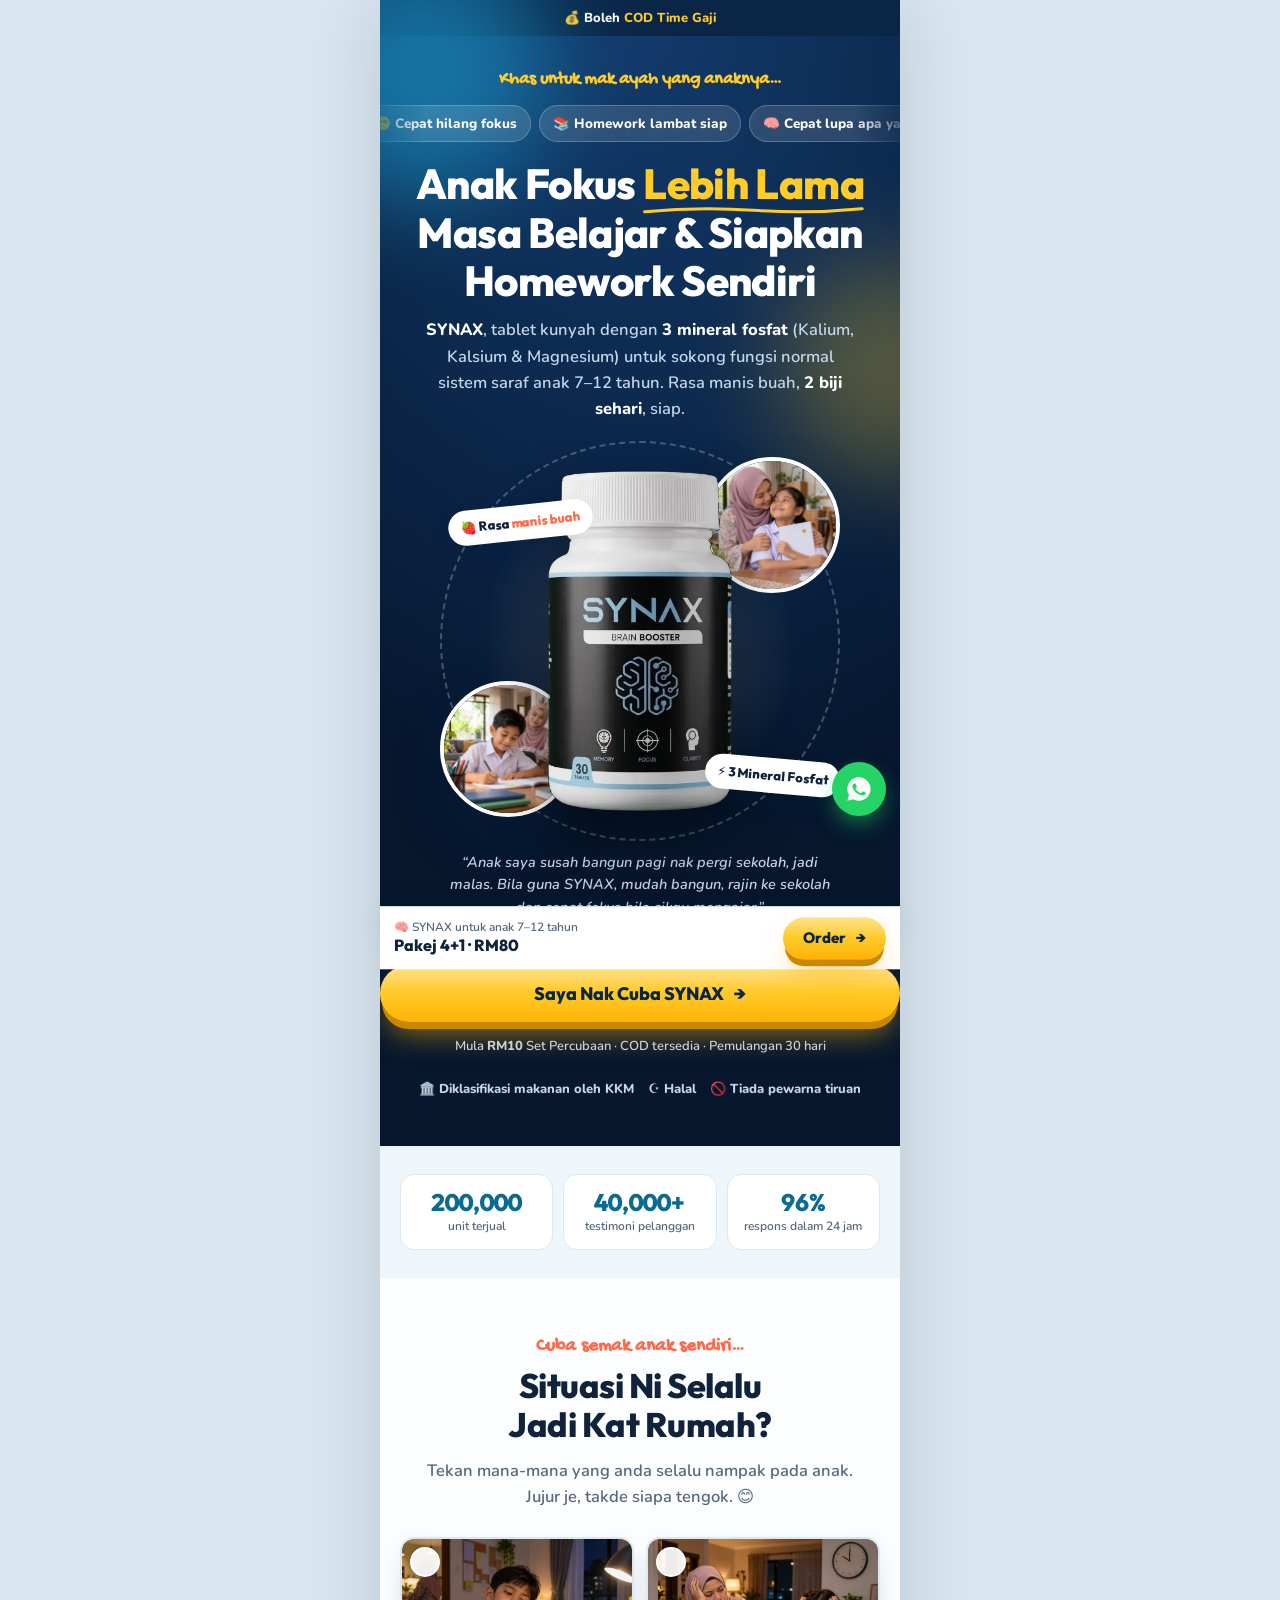
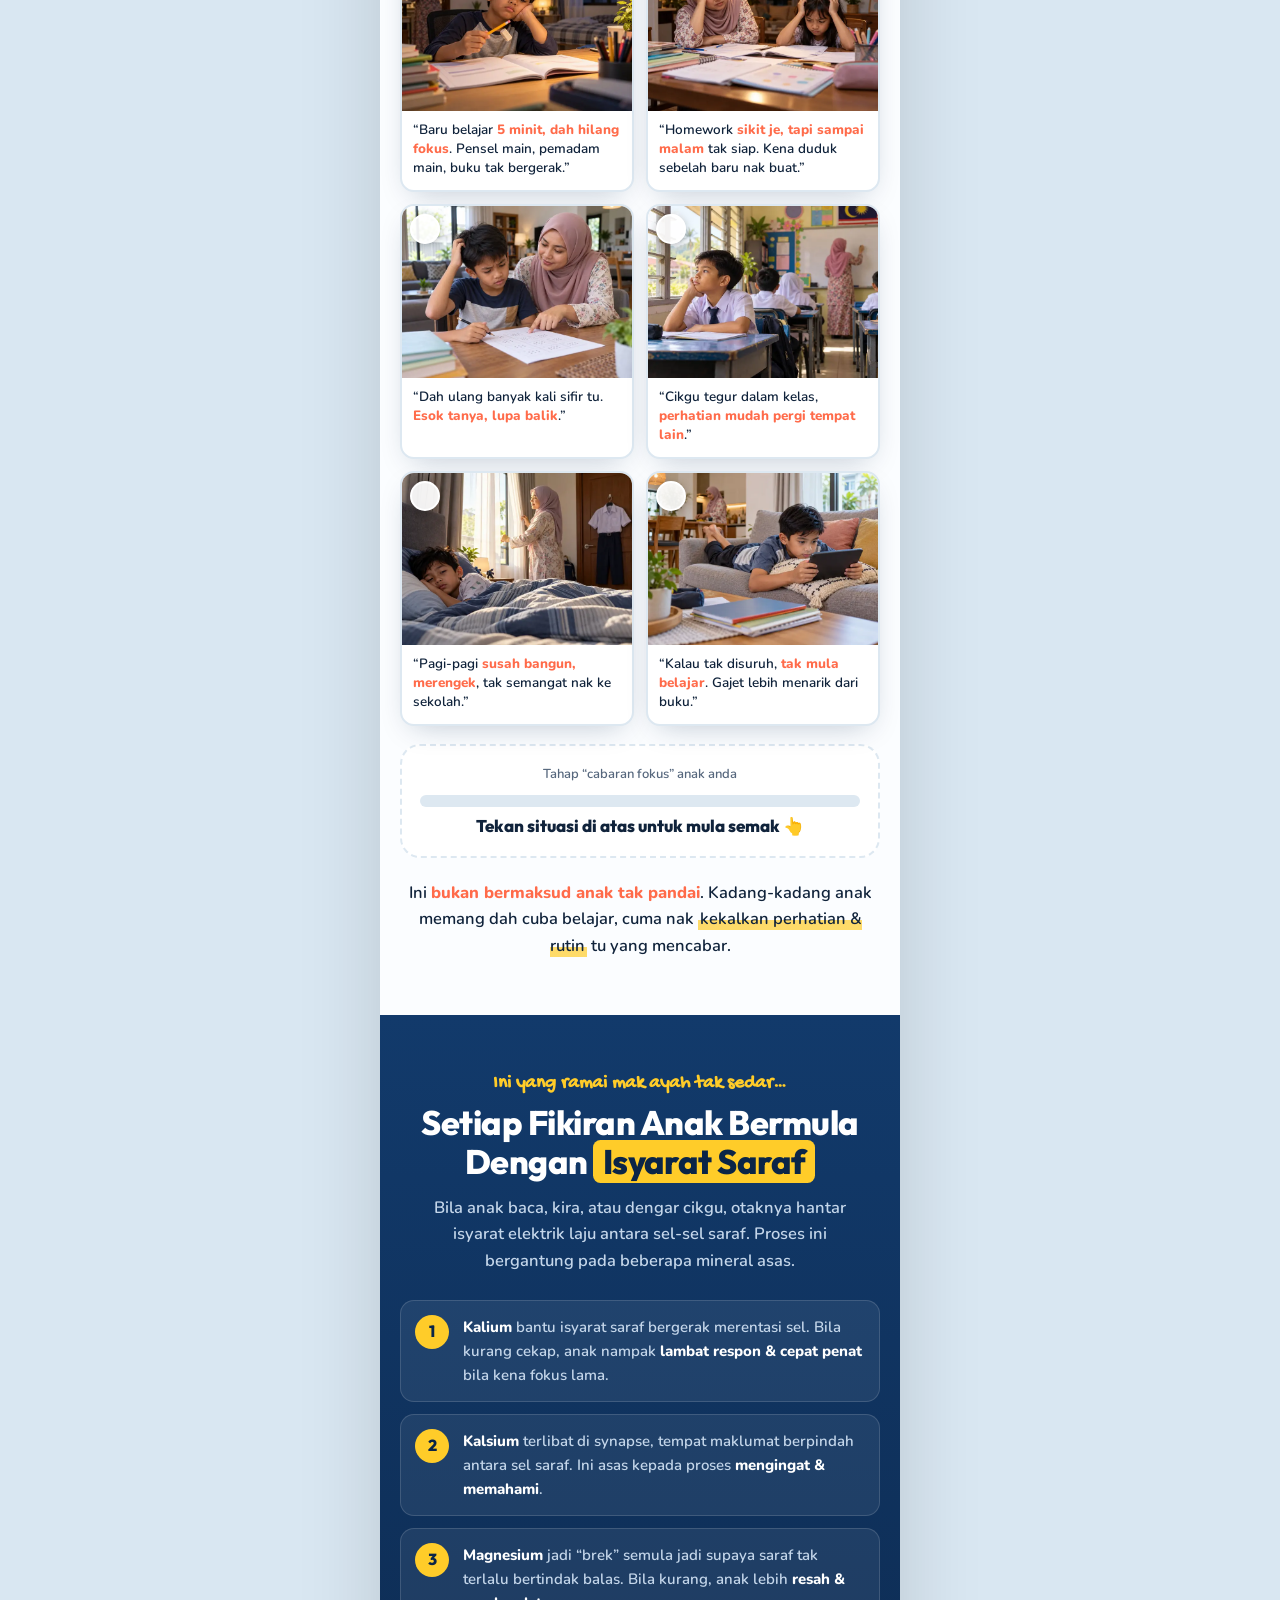
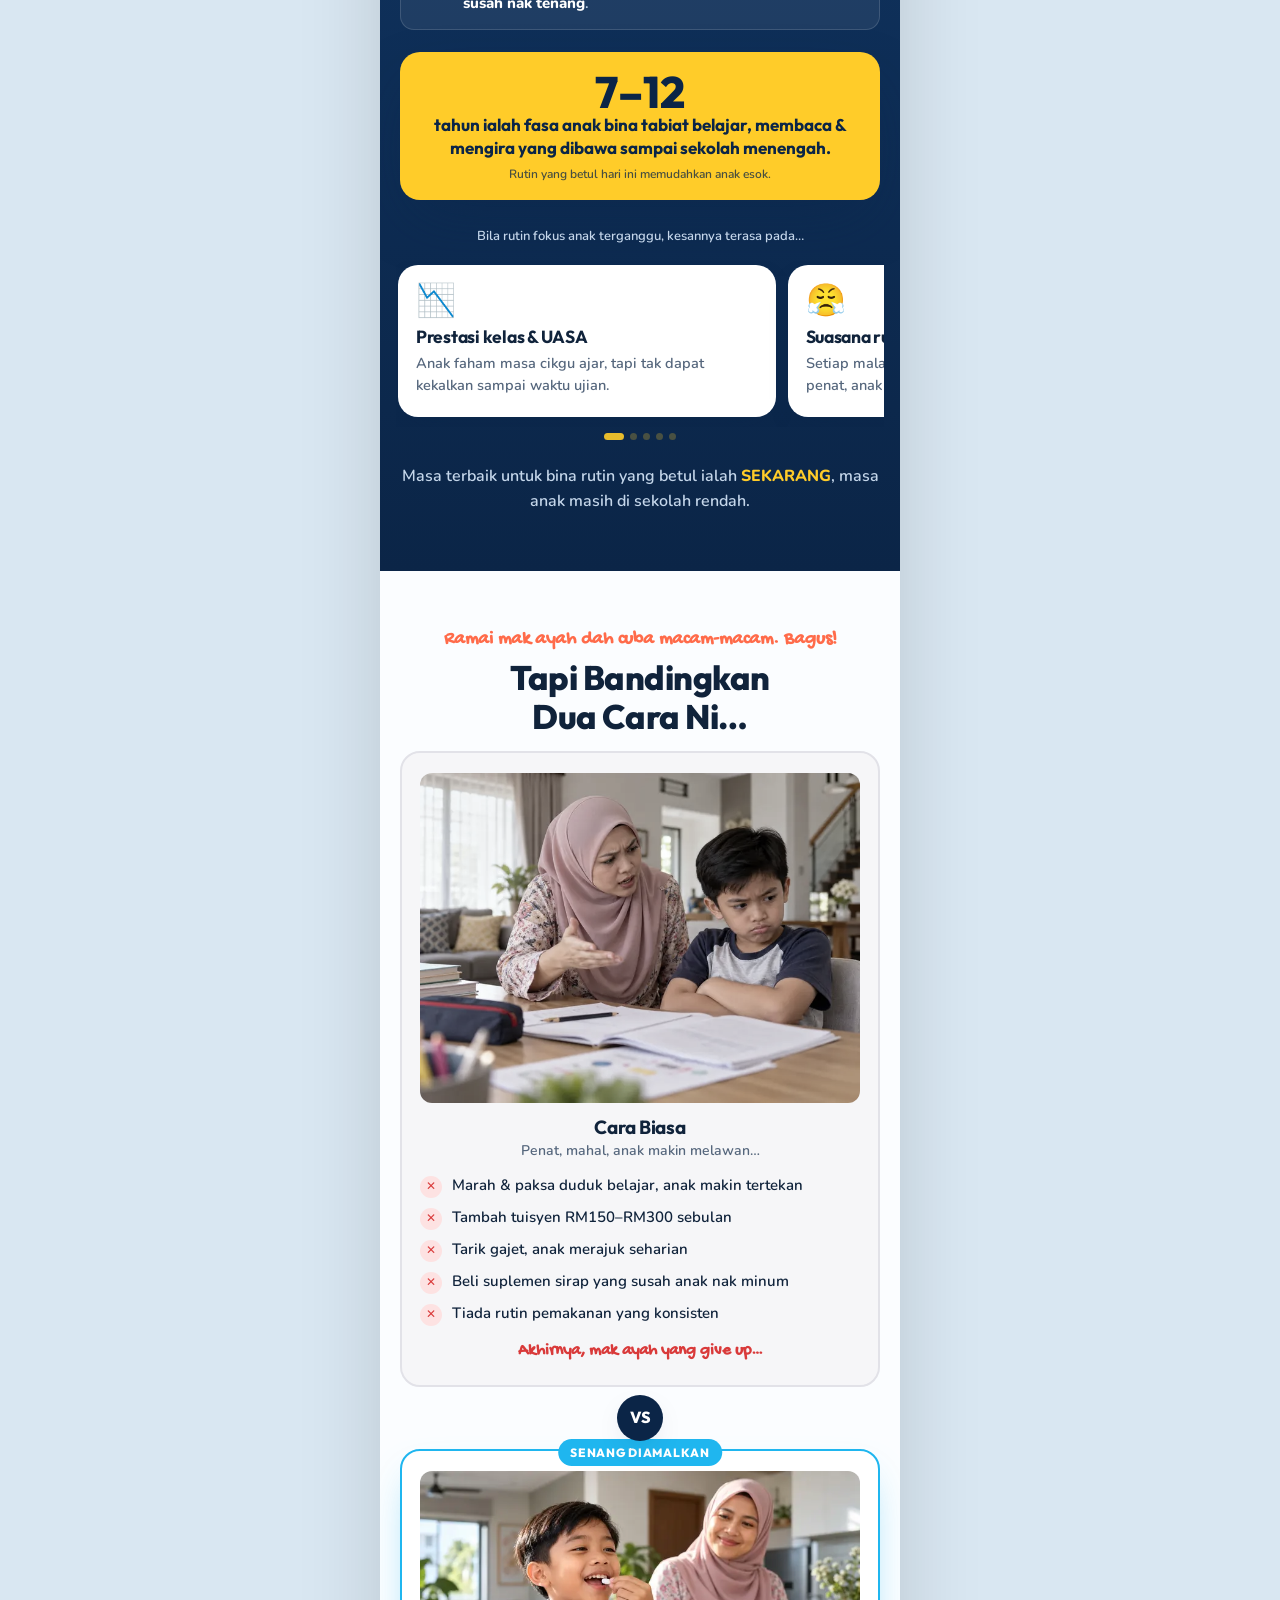
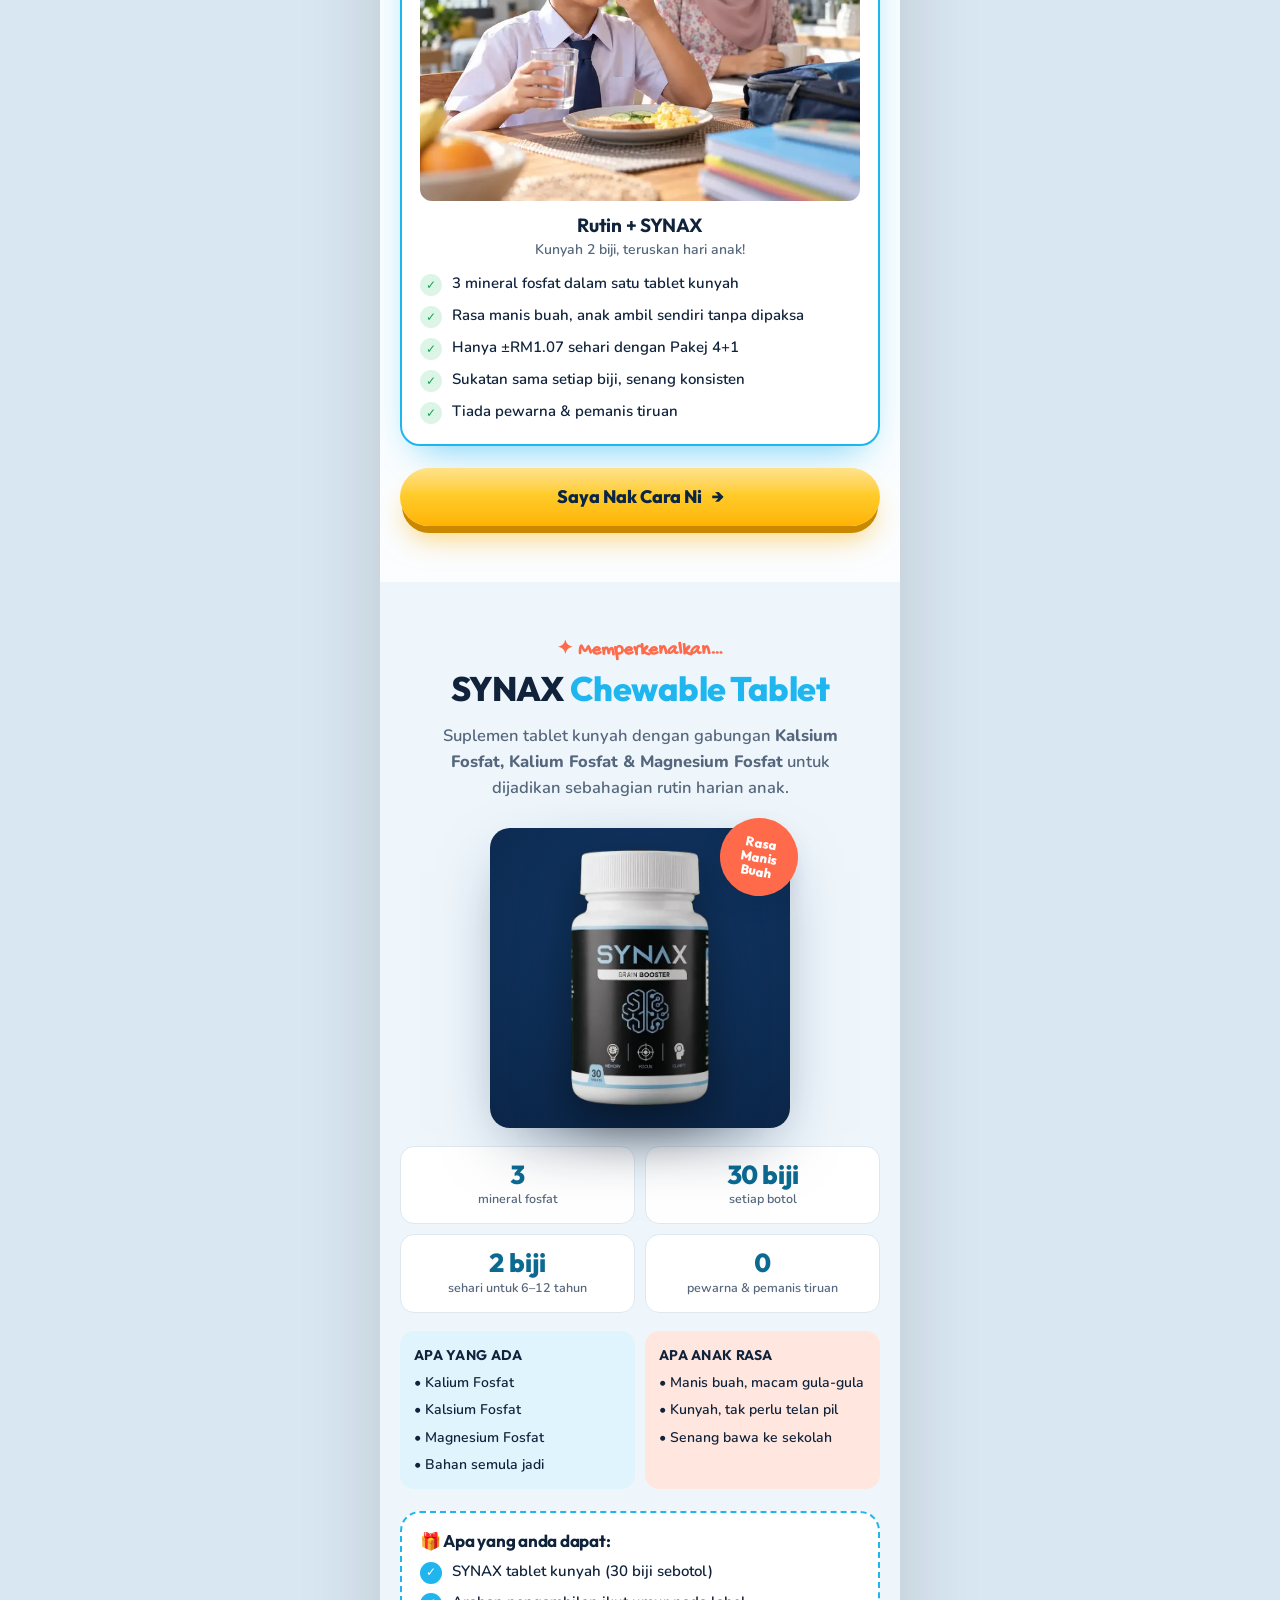
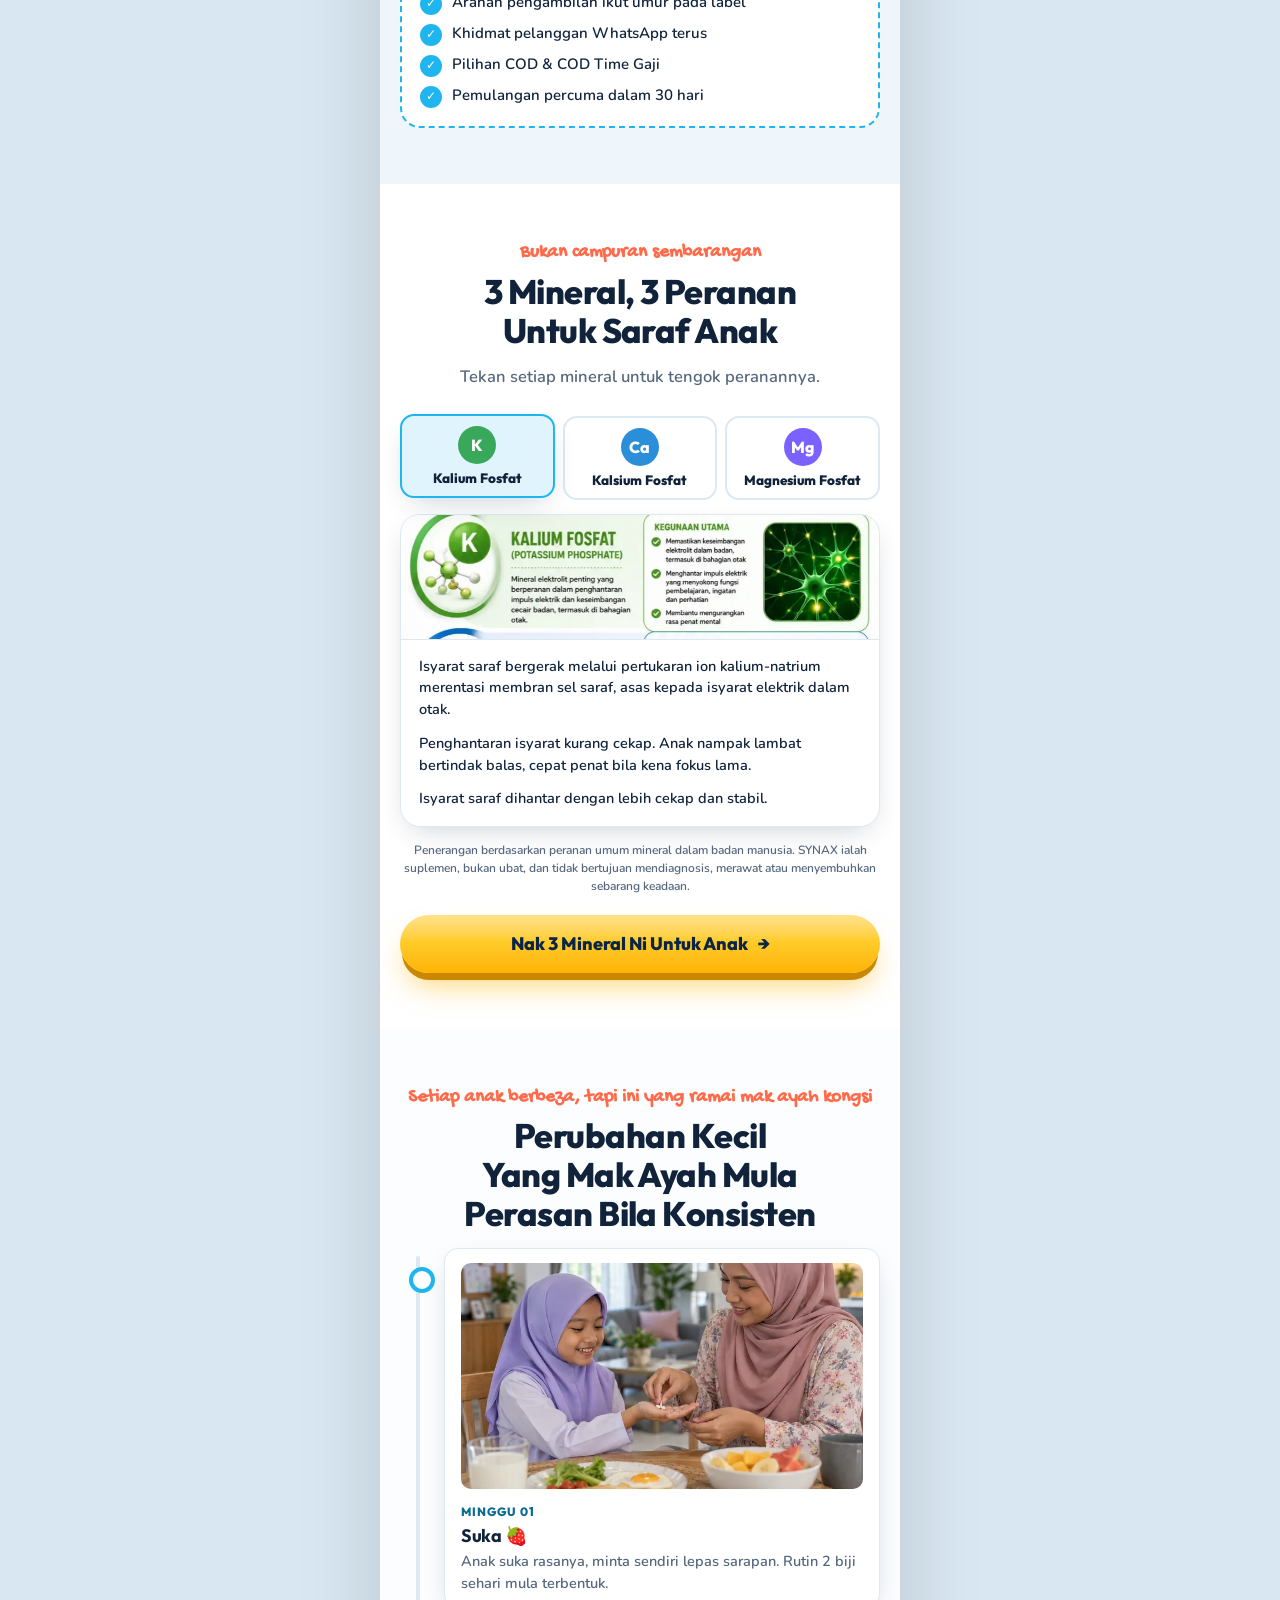
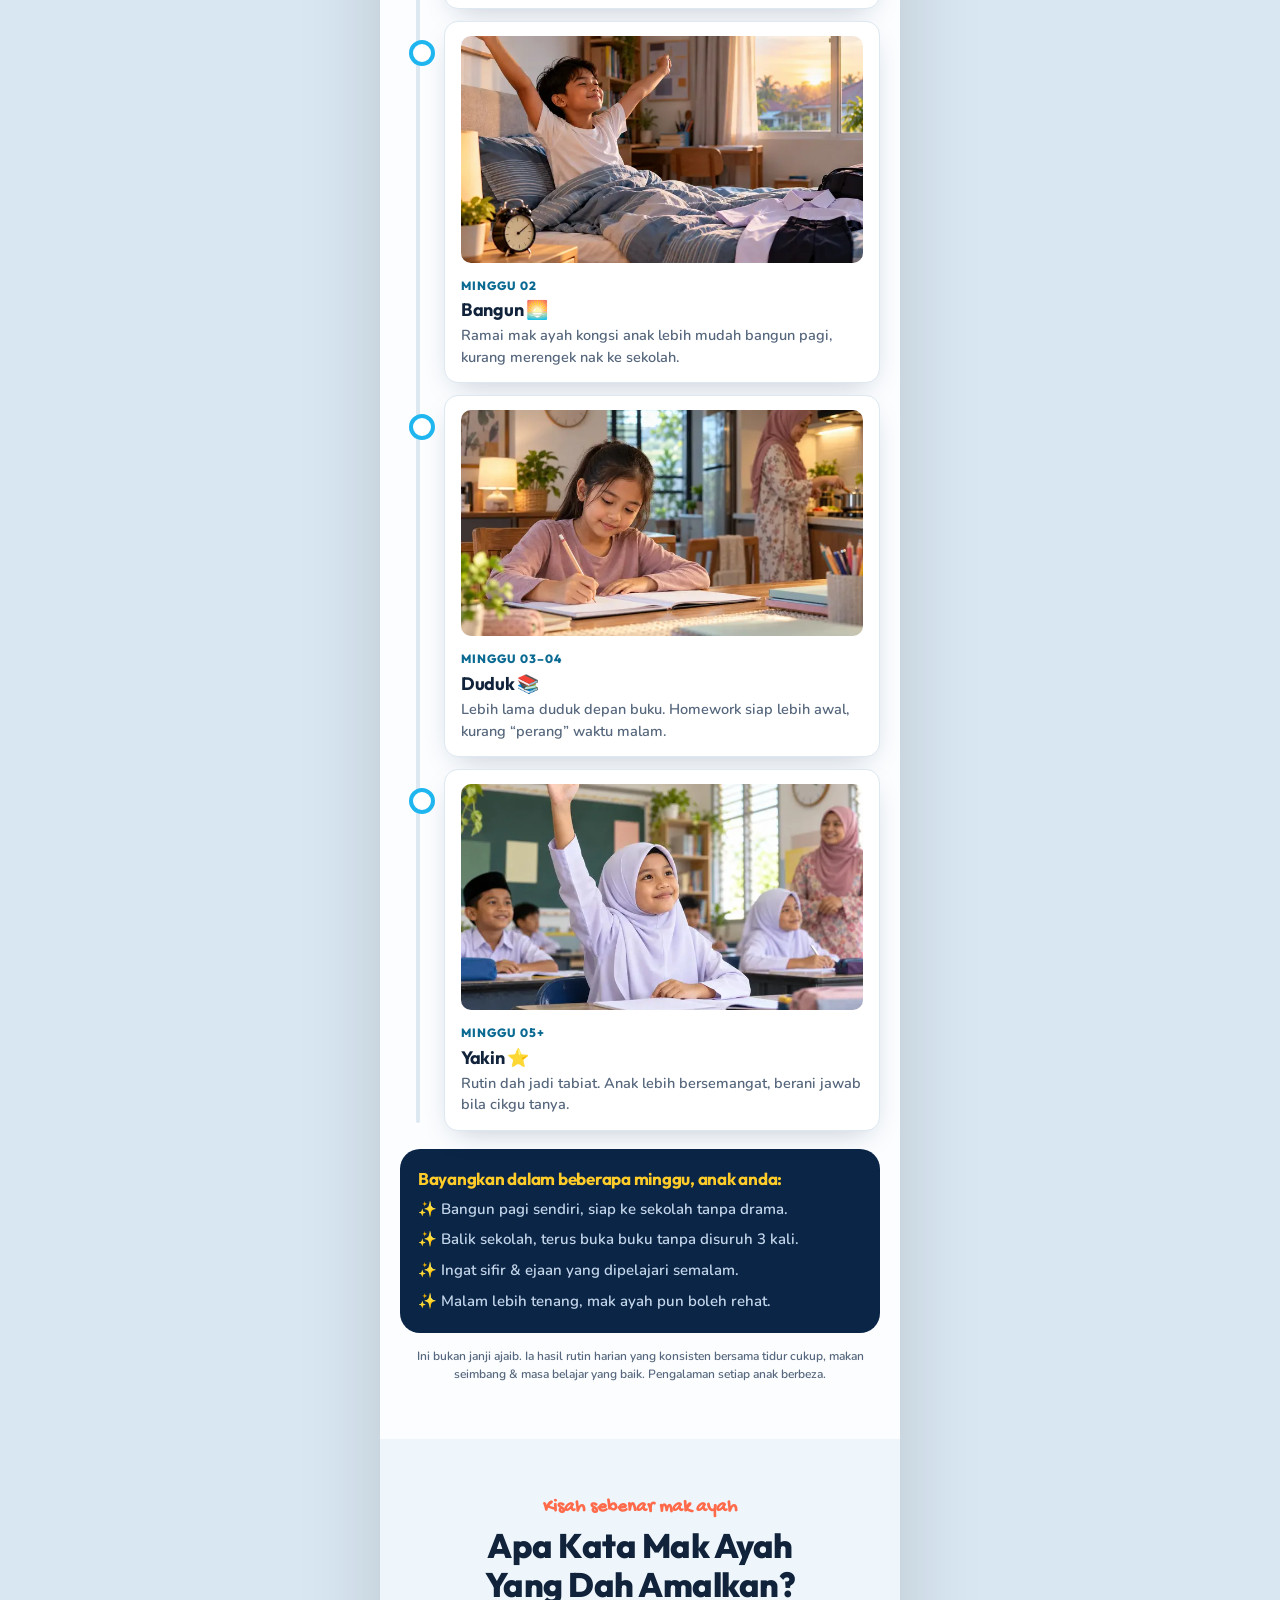
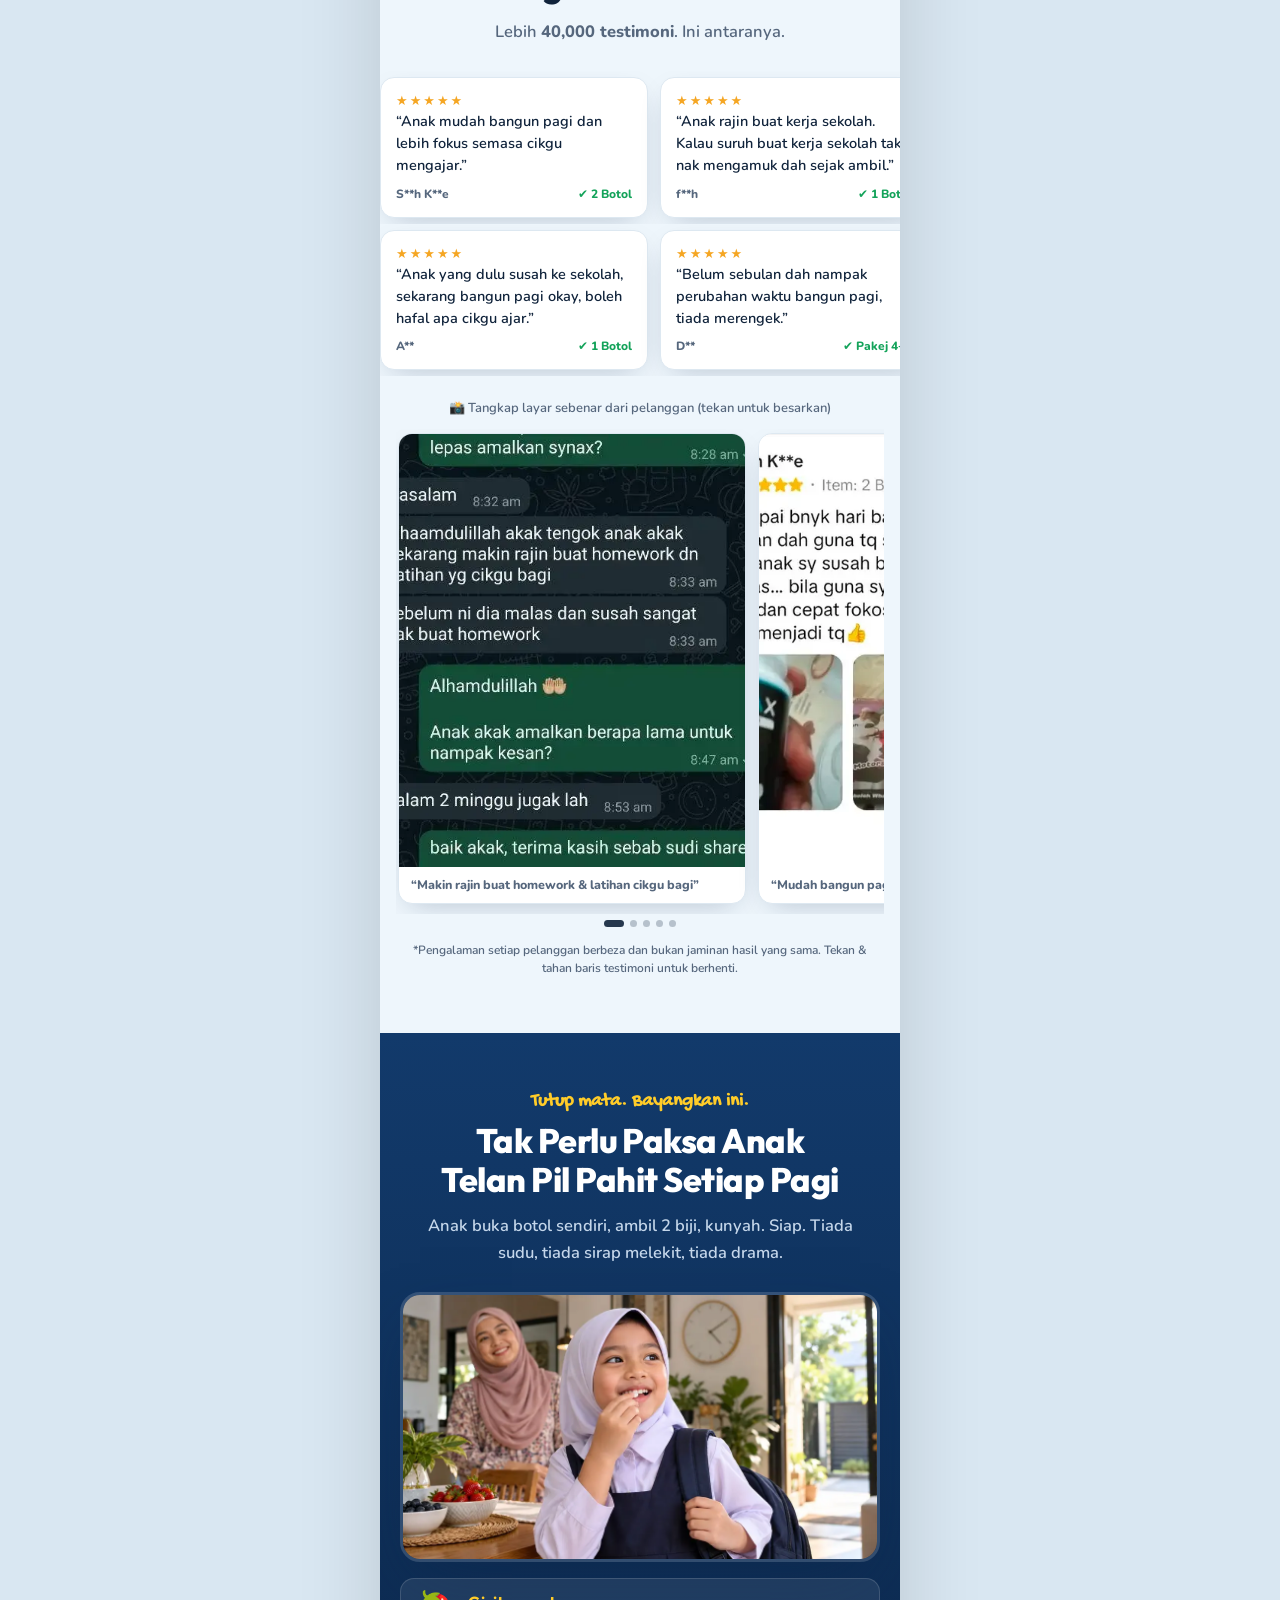
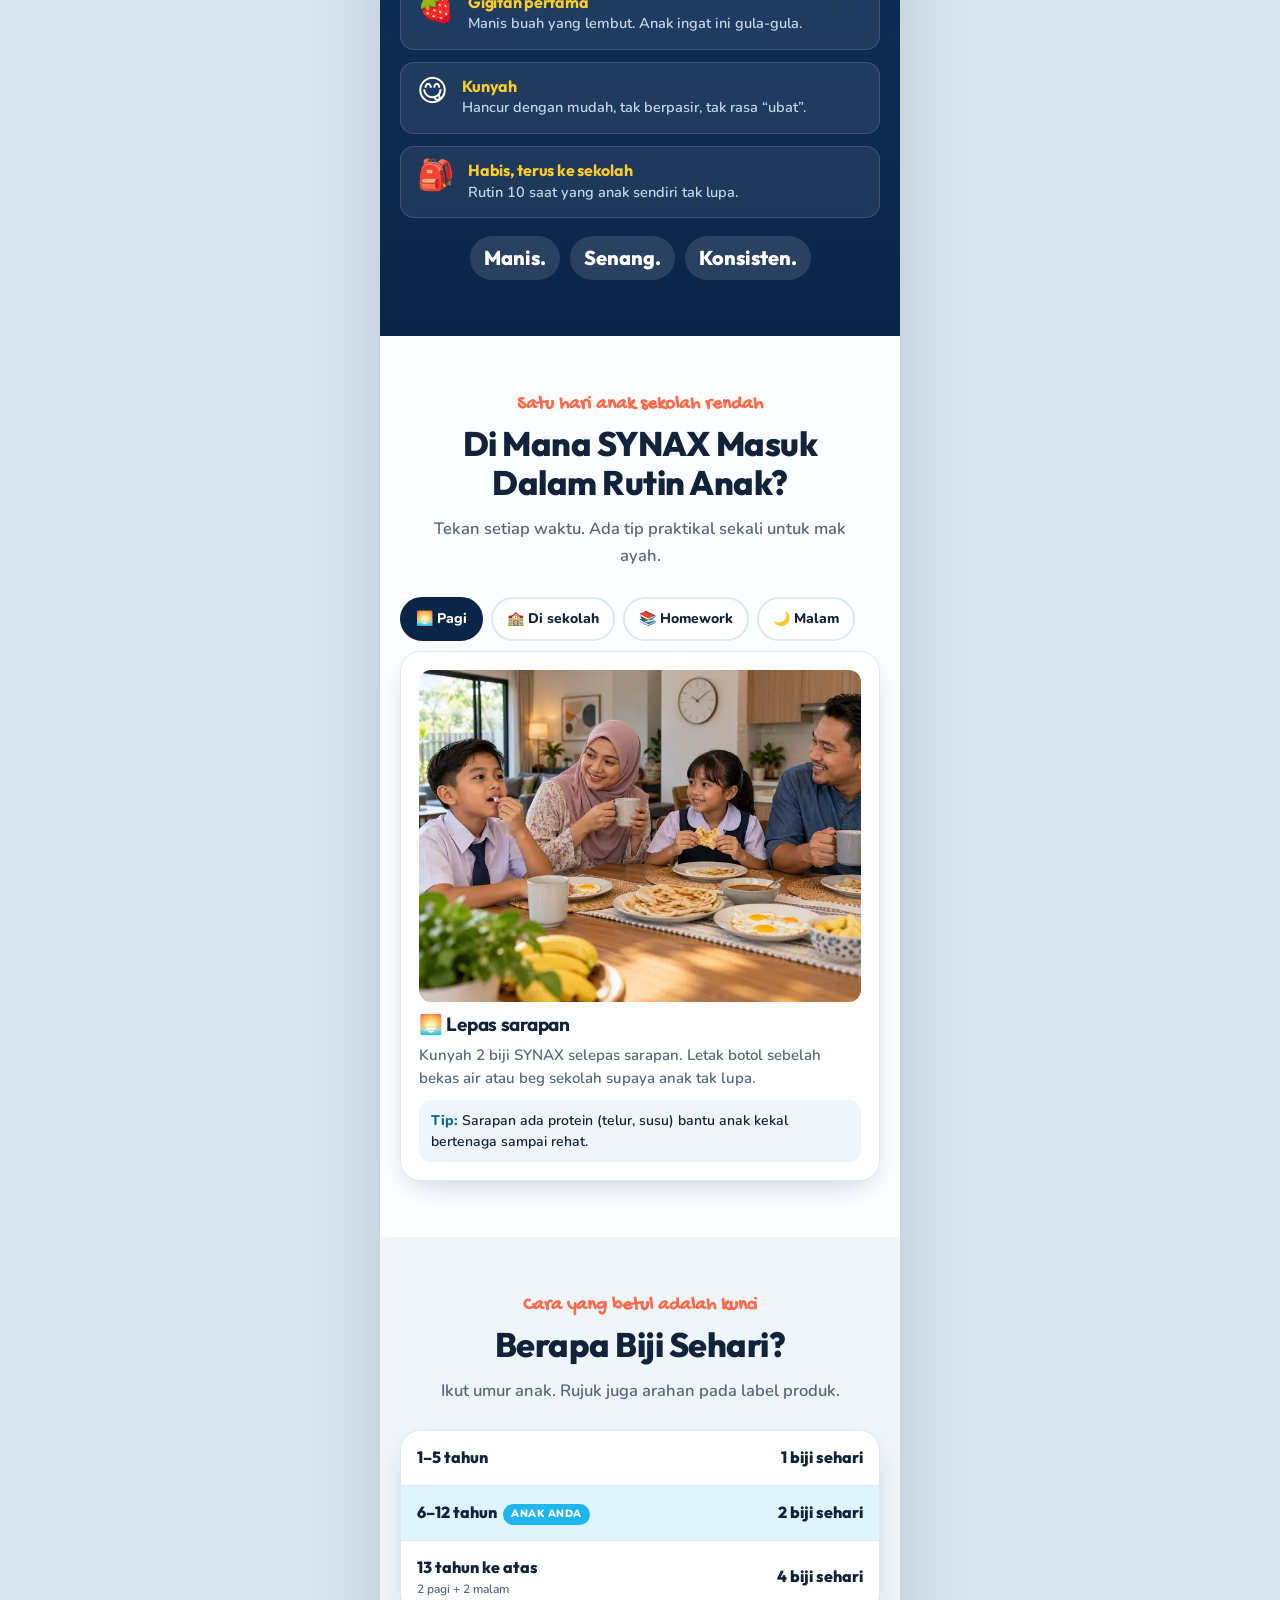
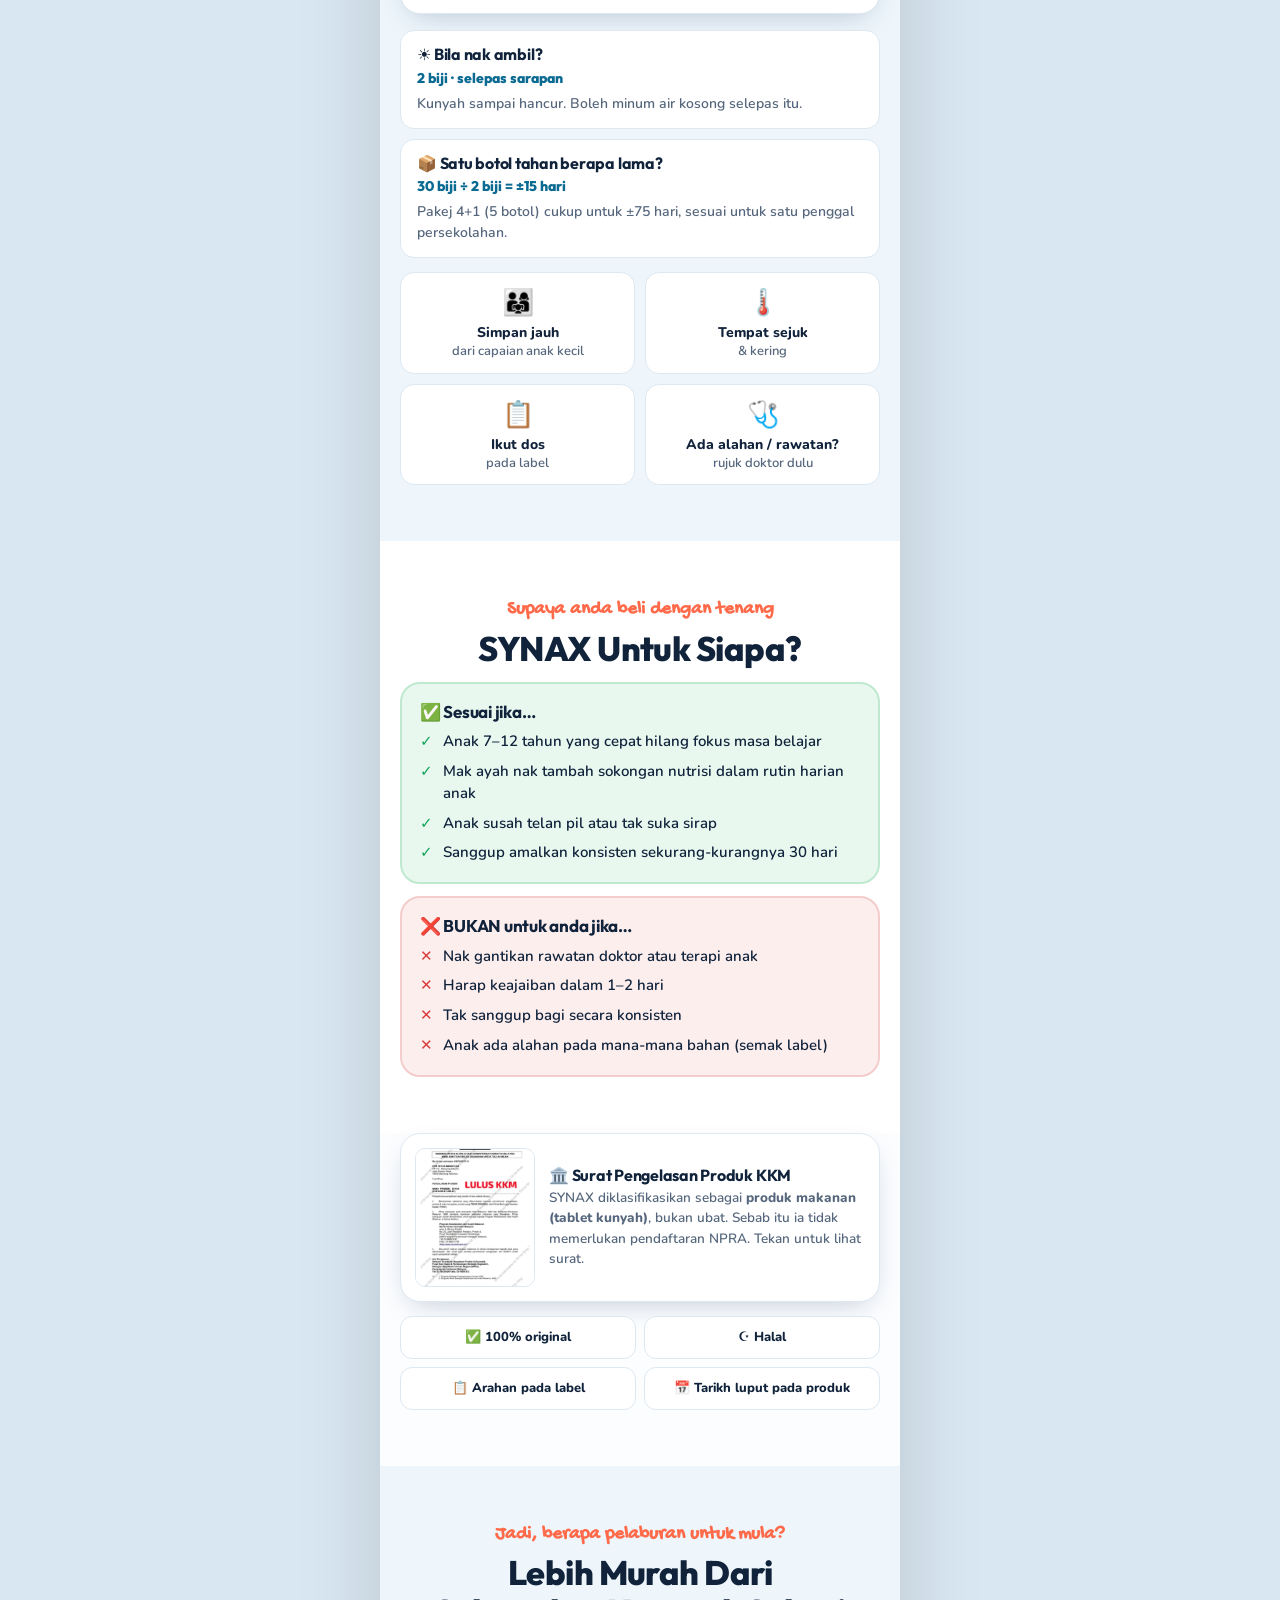
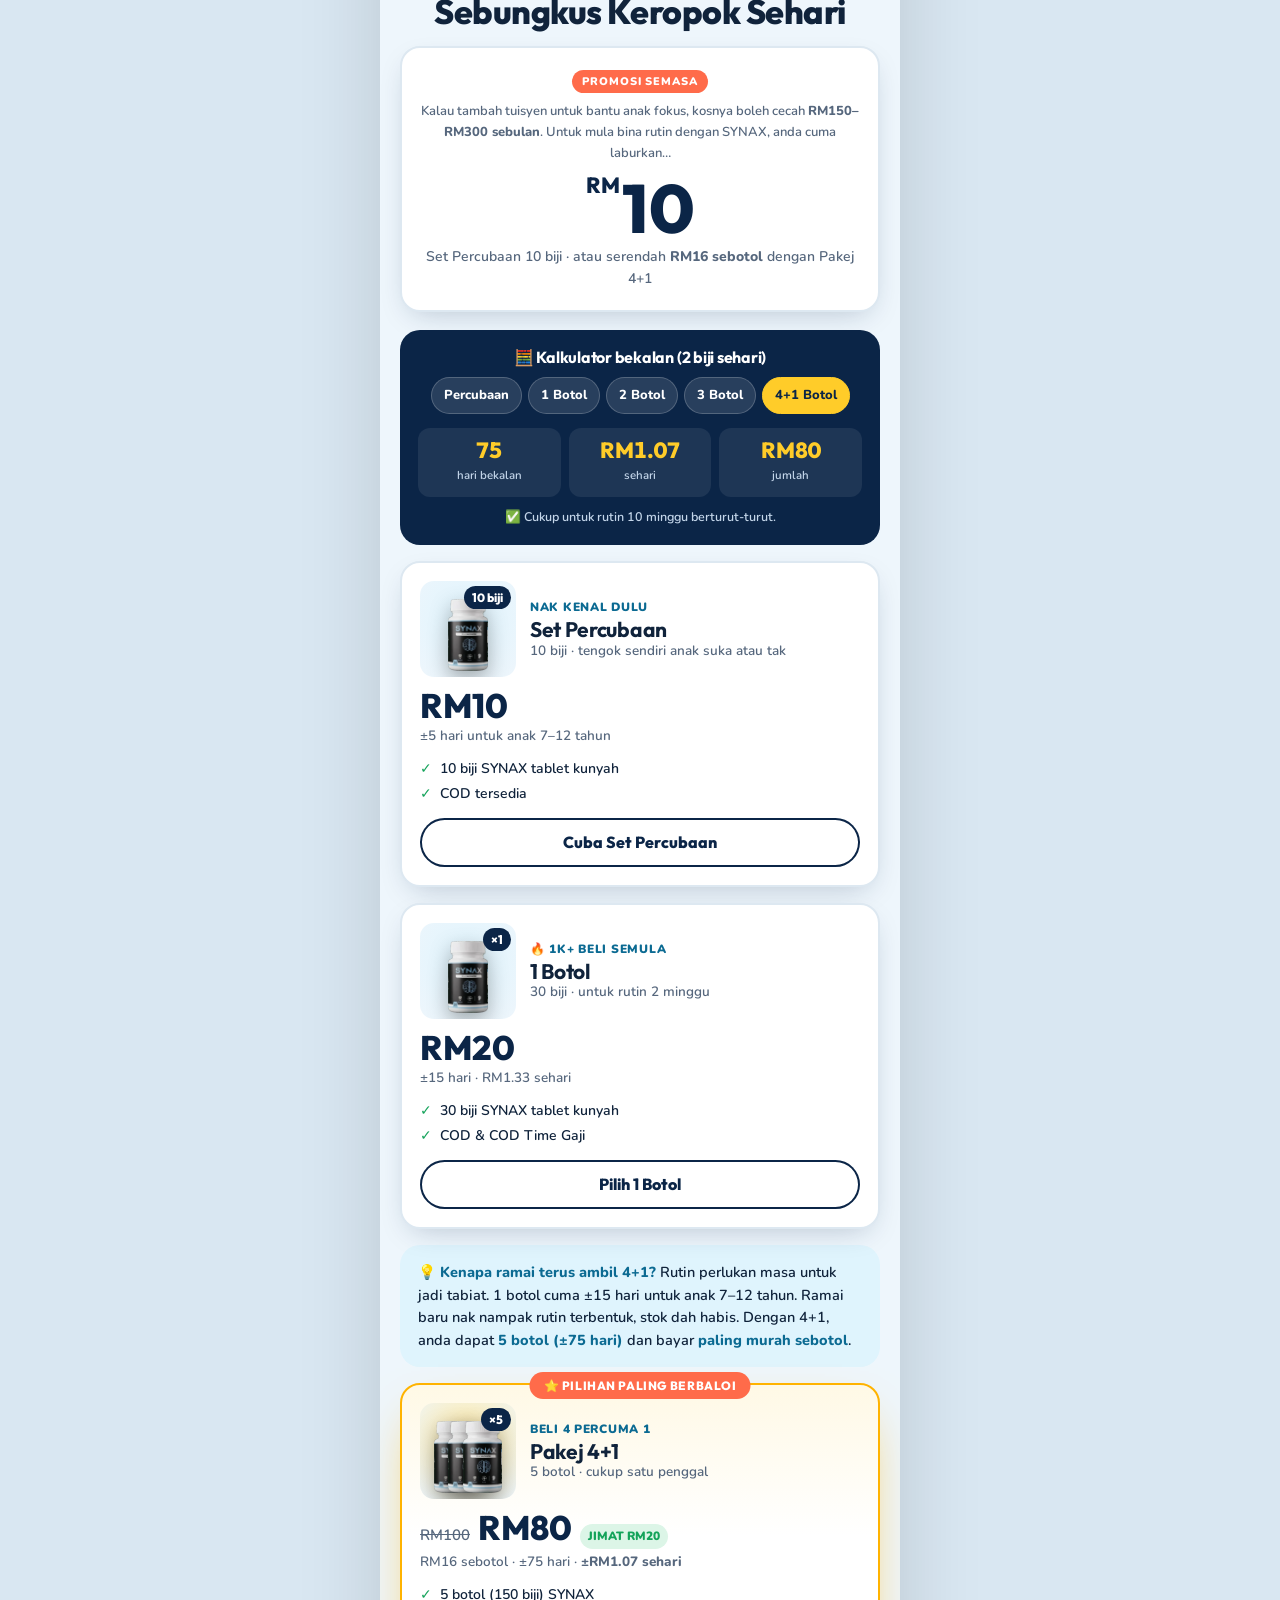
==== commit af486b5f: "Add AI photos to all 3 SYNAX flows Pain points become photo cards (2-column, tap to tick), and the h" ====
--- a/flow/sekolah-rendah.html
+++ b/flow/sekolah-rendah.html
@@ -36,8 +36,8 @@
     <p class="sub"><b>SYNAX</b>, tablet kunyah dengan <b>3 mineral fosfat</b> (Kalium, Kalsium &amp; Magnesium) untuk sokong fungsi normal sistem saraf anak 7–12 tahun. Rasa manis buah, <b>2 biji sehari</b>, siap.</p>
     <div class="hero-visual">
       <div class="ring r2"></div><div class="ring"></div>
-      <img class="kid k1" src="assets/img/4.webp" alt="Anak sekolah rendah sedang menulis di meja belajar" width="760" height="760">
-      <img class="kid k2" src="assets/img/6.webp" alt="Ibu memeluk anak dengan tenang" width="760" height="760">
+      <img class="kid k1" src="assets/img/sekolah-rendah/hero-1.webp" alt="Anak sekolah rendah fokus menulis, senyum" width="520" height="520">
+      <img class="kid k2" src="assets/img/sekolah-rendah/hero-2.webp" alt="Ibu bertudung peluk anak bangga" width="520" height="520">
       <img class="bottle" src="assets/img/bottle.webp" alt="Botol SYNAX Brain Booster, 30 tablet" width="325" height="601">
       <span class="tag t1">🍓 Rasa <i>manis buah</i></span>
       <span class="tag t2">⚡ 3 Mineral Fosfat</span>
@@ -65,12 +65,12 @@
     <h2 class="rv">Situasi Ni Selalu Jadi Kat Rumah?</h2>
     <p class="lead rv">Tekan mana-mana yang anda selalu nampak pada anak. Jujur je, takde siapa tengok. 😊</p>
     <div class="pains">
-      <button type="button" class="pain rv" aria-pressed="false"><span class="x">✓</span><p>“Baru belajar <b>5 minit, dah hilang fokus</b>. Pensel main, pemadam main, buku tak bergerak.”</p></button>
-      <button type="button" class="pain rv" aria-pressed="false"><span class="x">✓</span><p>“Homework <b>sikit je, tapi sampai malam</b> tak siap. Kena duduk sebelah baru nak buat.”</p></button>
-      <button type="button" class="pain rv" aria-pressed="false"><span class="x">✓</span><p>“Dah ulang banyak kali sifir tu. <b>Esok tanya, lupa balik</b>.”</p></button>
-      <button type="button" class="pain rv" aria-pressed="false"><span class="x">✓</span><p>“Cikgu tegur dalam kelas, <b>perhatian mudah pergi tempat lain</b>.”</p></button>
-      <button type="button" class="pain rv" aria-pressed="false"><span class="x">✓</span><p>“Pagi-pagi <b>susah bangun, merengek</b>, tak semangat nak ke sekolah.”</p></button>
-      <button type="button" class="pain rv" aria-pressed="false"><span class="x">✓</span><p>“Kalau tak disuruh, <b>tak mula belajar</b>. Gajet lebih menarik dari buku.”</p></button>
+      <button type="button" class="pain rv" aria-pressed="false"><img class="" src="assets/img/sekolah-rendah/pain-1.webp" alt="Anak main pensel &amp; pemadam, buku tak bergerak" width="720" height="540" loading="lazy"><span class="hint">SAYA PUN!</span><span class="x">✓</span><p>“Baru belajar <b>5 minit, dah hilang fokus</b>. Pensel main, pemadam main, buku tak bergerak.”</p></button>
+      <button type="button" class="pain rv" aria-pressed="false"><img class="" src="assets/img/sekolah-rendah/pain-2.webp" alt="Ibu duduk sebelah, jam dinding dah lewat" width="720" height="540" loading="lazy"><span class="hint">SAYA PUN!</span><span class="x">✓</span><p>“Homework <b>sikit je, tapi sampai malam</b> tak siap. Kena duduk sebelah baru nak buat.”</p></button>
+      <button type="button" class="pain rv" aria-pressed="false"><img class="" src="assets/img/sekolah-rendah/pain-3.webp" alt="Anak garu kepala depan kertas sifir" width="720" height="540" loading="lazy"><span class="hint">SAYA PUN!</span><span class="x">✓</span><p>“Dah ulang banyak kali sifir tu. <b>Esok tanya, lupa balik</b>.”</p></button>
+      <button type="button" class="pain rv" aria-pressed="false"><img class="" src="assets/img/sekolah-rendah/pain-4.webp" alt="Murid termenung ke tingkap kelas" width="720" height="540" loading="lazy"><span class="hint">SAYA PUN!</span><span class="x">✓</span><p>“Cikgu tegur dalam kelas, <b>perhatian mudah pergi tempat lain</b>.”</p></button>
+      <button type="button" class="pain rv" aria-pressed="false"><img class="" src="assets/img/sekolah-rendah/pain-5.webp" alt="Anak tarik selimut, ibu kejut" width="720" height="540" loading="lazy"><span class="hint">SAYA PUN!</span><span class="x">✓</span><p>“Pagi-pagi <b>susah bangun, merengek</b>, tak semangat nak ke sekolah.”</p></button>
+      <button type="button" class="pain rv" aria-pressed="false"><img class="" src="assets/img/sekolah-rendah/pain-6.webp" alt="Anak main tablet, buku tertutup tepi" width="720" height="540" loading="lazy"><span class="hint">SAYA PUN!</span><span class="x">✓</span><p>“Kalau tak disuruh, <b>tak mula belajar</b>. Gajet lebih menarik dari buku.”</p></button>
     </div>
     <div class="meter rv" aria-live="polite">
       <div class="small">Tahap “cabaran fokus” anak anda</div>
@@ -113,6 +113,7 @@
     <h2 class="rv">Tapi Bandingkan Dua Cara Ni…</h2>
     <div class="cmp">
       <div class="cbox bad rv">
+        <img class="ph" src="assets/img/sekolah-rendah/cara-biasa.webp" alt="Ibu marah, anak memeluk tubuh merajuk" width="720" height="540" loading="lazy">
         <h3>Cara Biasa</h3><p class="s">Penat, mahal, anak makin melawan…</p>
         <ul>
           <li><i>✕</i>Marah &amp; paksa duduk belajar, anak makin tertekan</li>
@@ -126,6 +127,7 @@
       <div class="vs">VS</div>
       <div class="cbox good rv">
         <span class="ribbon">SENANG DIAMALKAN</span>
+        <img class="ph" src="assets/img/sekolah-rendah/cara-synax.webp" alt="Anak ambil tablet kunyah sendiri lepas sarapan" width="720" height="540" loading="lazy">
         <h3>Rutin + SYNAX</h3><p class="s">Kunyah 2 biji, teruskan hari anak!</p>
         <ul>
           <li><i>✓</i>3 mineral fosfat dalam satu tablet kunyah</li>
@@ -198,10 +200,10 @@
     <p class="eyebrow rv">Setiap anak berbeza, tapi ini yang ramai mak ayah kongsi</p>
     <h2 class="rv">Perubahan Kecil Yang Mak Ayah Mula Perasan Bila Konsisten</h2>
     <div class="tl" id="tl"><div class="rail"></div><div class="fill" id="tlFill"></div>
-      <div class="wk rv"><small>MINGGU 01</small><h3>Suka 🍓</h3><p>Anak suka rasanya, minta sendiri lepas sarapan. Rutin 2 biji sehari mula terbentuk.</p></div>
-      <div class="wk rv"><small>MINGGU 02</small><h3>Bangun 🌅</h3><p>Ramai mak ayah kongsi anak lebih mudah bangun pagi, kurang merengek nak ke sekolah.</p></div>
-      <div class="wk rv"><small>MINGGU 03–04</small><h3>Duduk 📚</h3><p>Lebih lama duduk depan buku. Homework siap lebih awal, kurang “perang” waktu malam.</p></div>
-      <div class="wk rv"><small>MINGGU 05+</small><h3>Yakin ⭐</h3><p>Rutin dah jadi tabiat. Anak lebih bersemangat, berani jawab bila cikgu tanya.</p></div>
+      <div class="wk rv"><img class="ph" src="assets/img/sekolah-rendah/minggu-1.webp" alt="Anak minta tablet sendiri lepas sarapan" width="720" height="540" loading="lazy"><small>MINGGU 01</small><h3>Suka 🍓</h3><p>Anak suka rasanya, minta sendiri lepas sarapan. Rutin 2 biji sehari mula terbentuk.</p></div>
+      <div class="wk rv"><img class="ph" src="assets/img/sekolah-rendah/minggu-2.webp" alt="Anak bangun sendiri, regangan, senyum" width="720" height="540" loading="lazy"><small>MINGGU 02</small><h3>Bangun 🌅</h3><p>Ramai mak ayah kongsi anak lebih mudah bangun pagi, kurang merengek nak ke sekolah.</p></div>
+      <div class="wk rv"><img class="ph" src="assets/img/sekolah-rendah/minggu-3.webp" alt="Anak siapkan homework sendiri, ibu masak" width="720" height="540" loading="lazy"><small>MINGGU 03–04</small><h3>Duduk 📚</h3><p>Lebih lama duduk depan buku. Homework siap lebih awal, kurang “perang” waktu malam.</p></div>
+      <div class="wk rv"><img class="ph" src="assets/img/sekolah-rendah/minggu-4.webp" alt="Anak angkat tangan jawab dalam kelas" width="720" height="540" loading="lazy"><small>MINGGU 05+</small><h3>Yakin ⭐</h3><p>Rutin dah jadi tabiat. Anak lebih bersemangat, berani jawab bila cikgu tanya.</p></div>
     </div>
     <div class="imagine rv">
       <h3>Bayangkan dalam beberapa minggu, anak anda:</h3>
@@ -252,6 +254,7 @@
     <p class="eyebrow rv">Tutup mata. Bayangkan ini.</p>
     <h2 class="rv">Tak Perlu Paksa Anak Telan Pil Pahit Setiap Pagi</h2>
     <p class="lead rv">Anak buka botol sendiri, ambil 2 biji, kunyah. Siap. Tiada sudu, tiada sirap melekit, tiada drama.</p>
+    <img class="sense-ph" src="assets/img/sekolah-rendah/kunyah.webp" alt="Anak berpakaian sekolah kunyah tablet, beg sekolah di bahu" width="960" height="540" loading="lazy">
     <div class="sense">
       <div class="wave rv rv-l"><span class="e">🍓</span><div><h3>Gigitan pertama</h3><p>Manis buah yang lembut. Anak ingat ini gula-gula.</p></div></div>
       <div class="wave rv rv-l" style="--d:.1s"><span class="e">😋</span><div><h3>Kunyah</h3><p>Hancur dengan mudah, tak berpasir, tak rasa “ubat”.</p></div></div>
@@ -270,10 +273,10 @@
     <div class="tabs rv" data-tabs="day">
       <button type="button" class="on" data-tab="d1">🌅 Pagi</button><button type="button" data-tab="d2">🏫 Di sekolah</button><button type="button" data-tab="d3">📚 Homework</button><button type="button" data-tab="d4">🌙 Malam</button>
     </div>
-    <div class="tabpane on" id="d1" data-pane="day"><h3>🌅 Lepas sarapan</h3><p>Kunyah 2 biji SYNAX selepas sarapan. Letak botol sebelah bekas air atau beg sekolah supaya anak tak lupa.</p><div class="tip"><b>Tip:</b> Sarapan ada protein (telur, susu) bantu anak kekal bertenaga sampai rehat.</div></div>
-    <div class="tabpane" id="d2" data-pane="day"><h3>🏫 Waktu kelas</h3><p>Masa inilah anak perlu dengar, salin &amp; faham. Mak ayah ramai kongsi anak lebih fokus dan kurang mengantuk dalam kelas bila rutin konsisten.</p><div class="tip"><b>Tip:</b> Bekalkan air kosong. Kurang minum air pun boleh buat anak lesu.</div></div>
-    <div class="tabpane" id="d3" data-pane="day"><h3>📚 Masa homework</h3><p>Pecahkan homework kepada sesi 20 minit dengan rehat 5 minit. Anak 7–12 tahun lebih mudah fokus dalam sesi pendek.</p><div class="tip"><b>Tip:</b> Jauhkan gajet dari meja belajar. Puji usaha, bukan markah.</div></div>
-    <div class="tabpane" id="d4" data-pane="day"><h3>🌙 Sebelum tidur</h3><p>Tidur 9–11 jam penting untuk anak sekolah rendah. Inilah masa otak menyusun apa yang dipelajari siang tadi.</p><div class="tip"><b>Tip:</b> Tutup skrin 1 jam sebelum tidur supaya anak mudah lena &amp; bangun segar.</div></div>
+    <div class="tabpane on" id="d1" data-pane="day"><img class="ph" src="assets/img/sekolah-rendah/rutin-1.webp" alt="Sarapan sebelum sekolah" width="720" height="540" loading="lazy"><h3>🌅 Lepas sarapan</h3><p>Kunyah 2 biji SYNAX selepas sarapan. Letak botol sebelah bekas air atau beg sekolah supaya anak tak lupa.</p><div class="tip"><b>Tip:</b> Sarapan ada protein (telur, susu) bantu anak kekal bertenaga sampai rehat.</div></div>
+    <div class="tabpane" id="d2" data-pane="day"><img class="ph" src="assets/img/sekolah-rendah/rutin-2.webp" alt="Murid fokus dengar cikgu" width="720" height="540" loading="lazy"><h3>🏫 Waktu kelas</h3><p>Masa inilah anak perlu dengar, salin &amp; faham. Mak ayah ramai kongsi anak lebih fokus dan kurang mengantuk dalam kelas bila rutin konsisten.</p><div class="tip"><b>Tip:</b> Bekalkan air kosong. Kurang minum air pun boleh buat anak lesu.</div></div>
+    <div class="tabpane" id="d3" data-pane="day"><img class="ph" src="assets/img/sekolah-rendah/rutin-3.webp" alt="Anak buat homework, telefon jauh" width="720" height="540" loading="lazy"><h3>📚 Masa homework</h3><p>Pecahkan homework kepada sesi 20 minit dengan rehat 5 minit. Anak 7–12 tahun lebih mudah fokus dalam sesi pendek.</p><div class="tip"><b>Tip:</b> Jauhkan gajet dari meja belajar. Puji usaha, bukan markah.</div></div>
+    <div class="tabpane" id="d4" data-pane="day"><img class="ph" src="assets/img/sekolah-rendah/rutin-4.webp" alt="Anak tidur awal, bilik gelap" width="720" height="540" loading="lazy"><h3>🌙 Sebelum tidur</h3><p>Tidur 9–11 jam penting untuk anak sekolah rendah. Inilah masa otak menyusun apa yang dipelajari siang tadi.</p><div class="tip"><b>Tip:</b> Tutup skrin 1 jam sebelum tidur supaya anak mudah lena &amp; bangun segar.</div></div>
   </div>
 </section>
 
--- a/flow/assets/synax.css
+++ b/flow/assets/synax.css
@@ -114,7 +114,7 @@
 .t-pra .hero h1{font-size:clamp(33px,9.4vw,45px);line-height:1.14}
 .hero h1 .u{color:var(--sun);position:relative;white-space:nowrap}
 .t-pra .hero h1 .u{color:var(--deep)}
-.hero h1 .u svg{position:absolute;left:0;right:0;bottom:-8px;width:100%;height:12px}
+.hero h1 .u svg{position:absolute;left:0;right:0;bottom:-4px;width:100%;height:9px}
 .hero .sub{color:var(--on-dark-soft);font-size:16.5px;max-width:430px;margin:0 auto 6px}
 .t-pra .hero .sub{color:#fff}
 .hero .sub b{color:#fff}
@@ -142,14 +142,17 @@
 .stat>span{font-size:12px;color:var(--muted);line-height:1.3;display:block;margin-top:4px}
 
 /* ---------- pain list ---------- */
-.pains{display:grid;gap:12px;margin-top:6px}
-.pain{display:flex;gap:12px;align-items:flex-start;background:var(--white);border:1px solid var(--line);border-radius:var(--r-sm);padding:14px 15px;box-shadow:var(--shadow);cursor:pointer;transition:border-color .2s,background .2s,transform .15s;-webkit-tap-highlight-color:transparent;text-align:left;width:100%}
+.pains{display:grid;grid-template-columns:1fr 1fr;gap:12px;margin-top:6px}
+.pain{position:relative;display:flex;flex-direction:column;background:var(--white);border:2px solid var(--line);border-radius:var(--r-sm);overflow:hidden;box-shadow:var(--shadow);cursor:pointer;transition:border-color .2s,background .2s,transform .15s;-webkit-tap-highlight-color:transparent;text-align:left;width:100%;padding:0}
 .pain:active{transform:scale(.98)}
-.pain .x{flex:0 0 28px;height:28px;border-radius:50%;background:var(--white);border:2px solid var(--line);display:grid;place-items:center;font-weight:900;font-size:15px;color:transparent;transition:.2s}
+.pain img{width:100%;aspect-ratio:4/3;object-fit:cover;display:block;transition:filter .3s}
+.pain .x{position:absolute;top:8px;left:8px;width:30px;height:30px;border-radius:50%;background:rgba(255,255,255,.92);border:2px solid #fff;display:grid;place-items:center;font-weight:900;font-size:15px;color:transparent;transition:.2s;box-shadow:0 2px 8px rgba(0,0,0,.25)}
 .pain.on{border-color:var(--pop);background:var(--pop-soft)}
-.pain.on .x{background:var(--pop);border-color:var(--pop);color:#fff}
-.pain p{font-size:15.5px;line-height:1.45}
+.pain.on .x{background:var(--pop);border-color:#fff;color:#fff}
+.pain p{font-size:13.5px;line-height:1.4;padding:10px 11px 12px}
 .pain p b{color:var(--pop)}
+.pain .hint{position:absolute;top:10px;right:8px;font-size:10.5px;font-weight:900;letter-spacing:.04em;background:rgba(0,0,0,.55);color:#fff;border-radius:999px;padding:3px 8px;opacity:0;transition:opacity .2s}
+.pain.on .hint{opacity:1}
 .meter{margin-top:18px;background:var(--white);border-radius:var(--r);padding:18px;border:2px dashed var(--line);text-align:center;transition:border-color .3s}
 .meter .bar{height:12px;border-radius:999px;background:var(--line);overflow:hidden;margin:10px 0 8px}
 .meter .bar i{display:block;height:100%;width:0;background:linear-gradient(90deg,var(--sun),var(--pop));border-radius:999px;transition:width .5s cubic-bezier(.2,.7,.2,1)}
@@ -478,3 +481,12 @@
 @keyframes spinSlow{0%,100%{transform:rotate(-6deg)}50%{transform:rotate(6deg)}}
 @media (prefers-reduced-motion:reduce){*,*::before,*::after{animation:none!important;transition:none!important}.rv.pre{opacity:1;transform:none}}
 @media (max-width:380px){.pk .hd{grid-template-columns:76px 1fr}.stats b{font-size:20px}.calc .out b{font-size:19px}}
+
+/* ---------- photos inside cards ---------- */
+.ph{display:block;width:100%;object-fit:cover}
+.cbox .ph{aspect-ratio:4/3;border-radius:12px;margin-bottom:14px}
+.cbox.bad .ph{filter:saturate(.55)}
+.wk .ph{aspect-ratio:16/9;border-radius:10px;margin-bottom:10px}
+.tabpane .ph{aspect-ratio:4/3;border-radius:12px;margin-bottom:12px}
+.sense-ph{width:100%;aspect-ratio:16/9;object-fit:cover;border-radius:var(--r);box-shadow:var(--shadow-lg);margin:0 0 16px;border:3px solid rgba(255,255,255,.15)}
+@media (max-width:360px){.pains{grid-template-columns:1fr}}
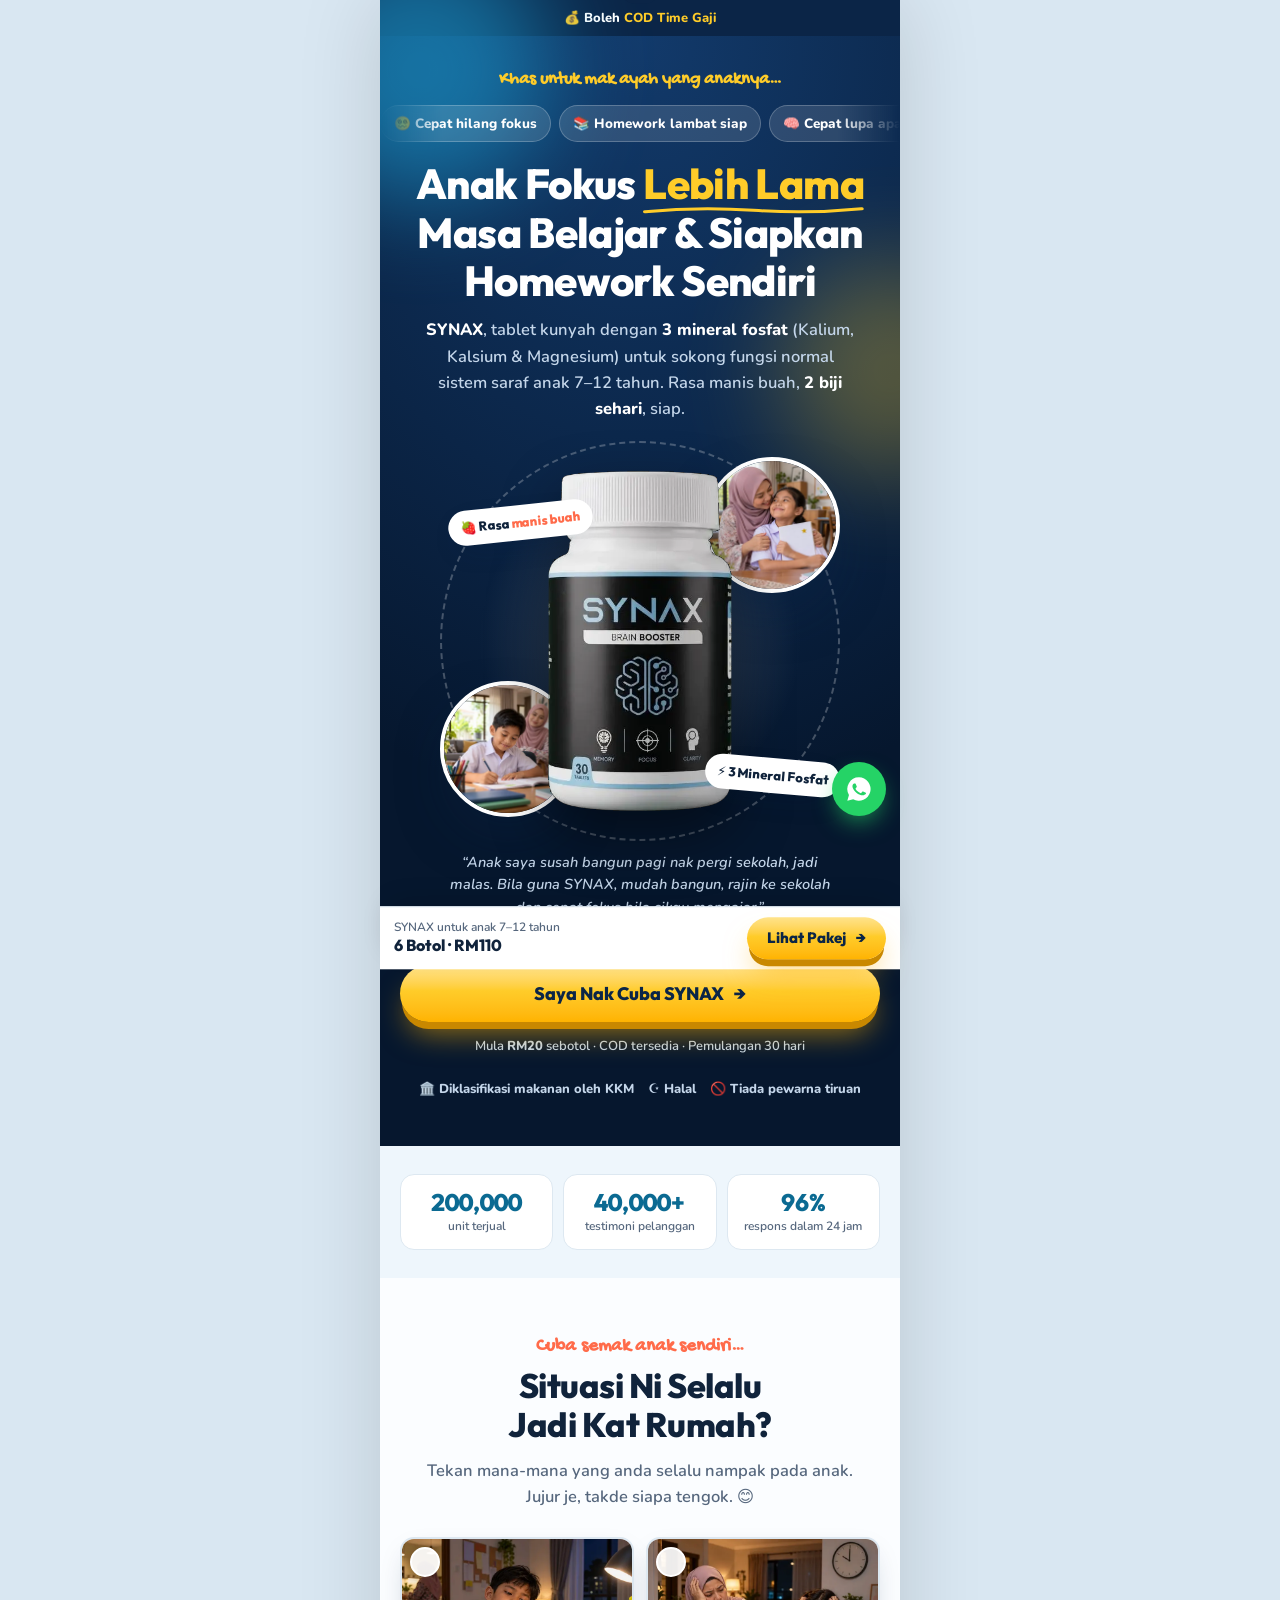
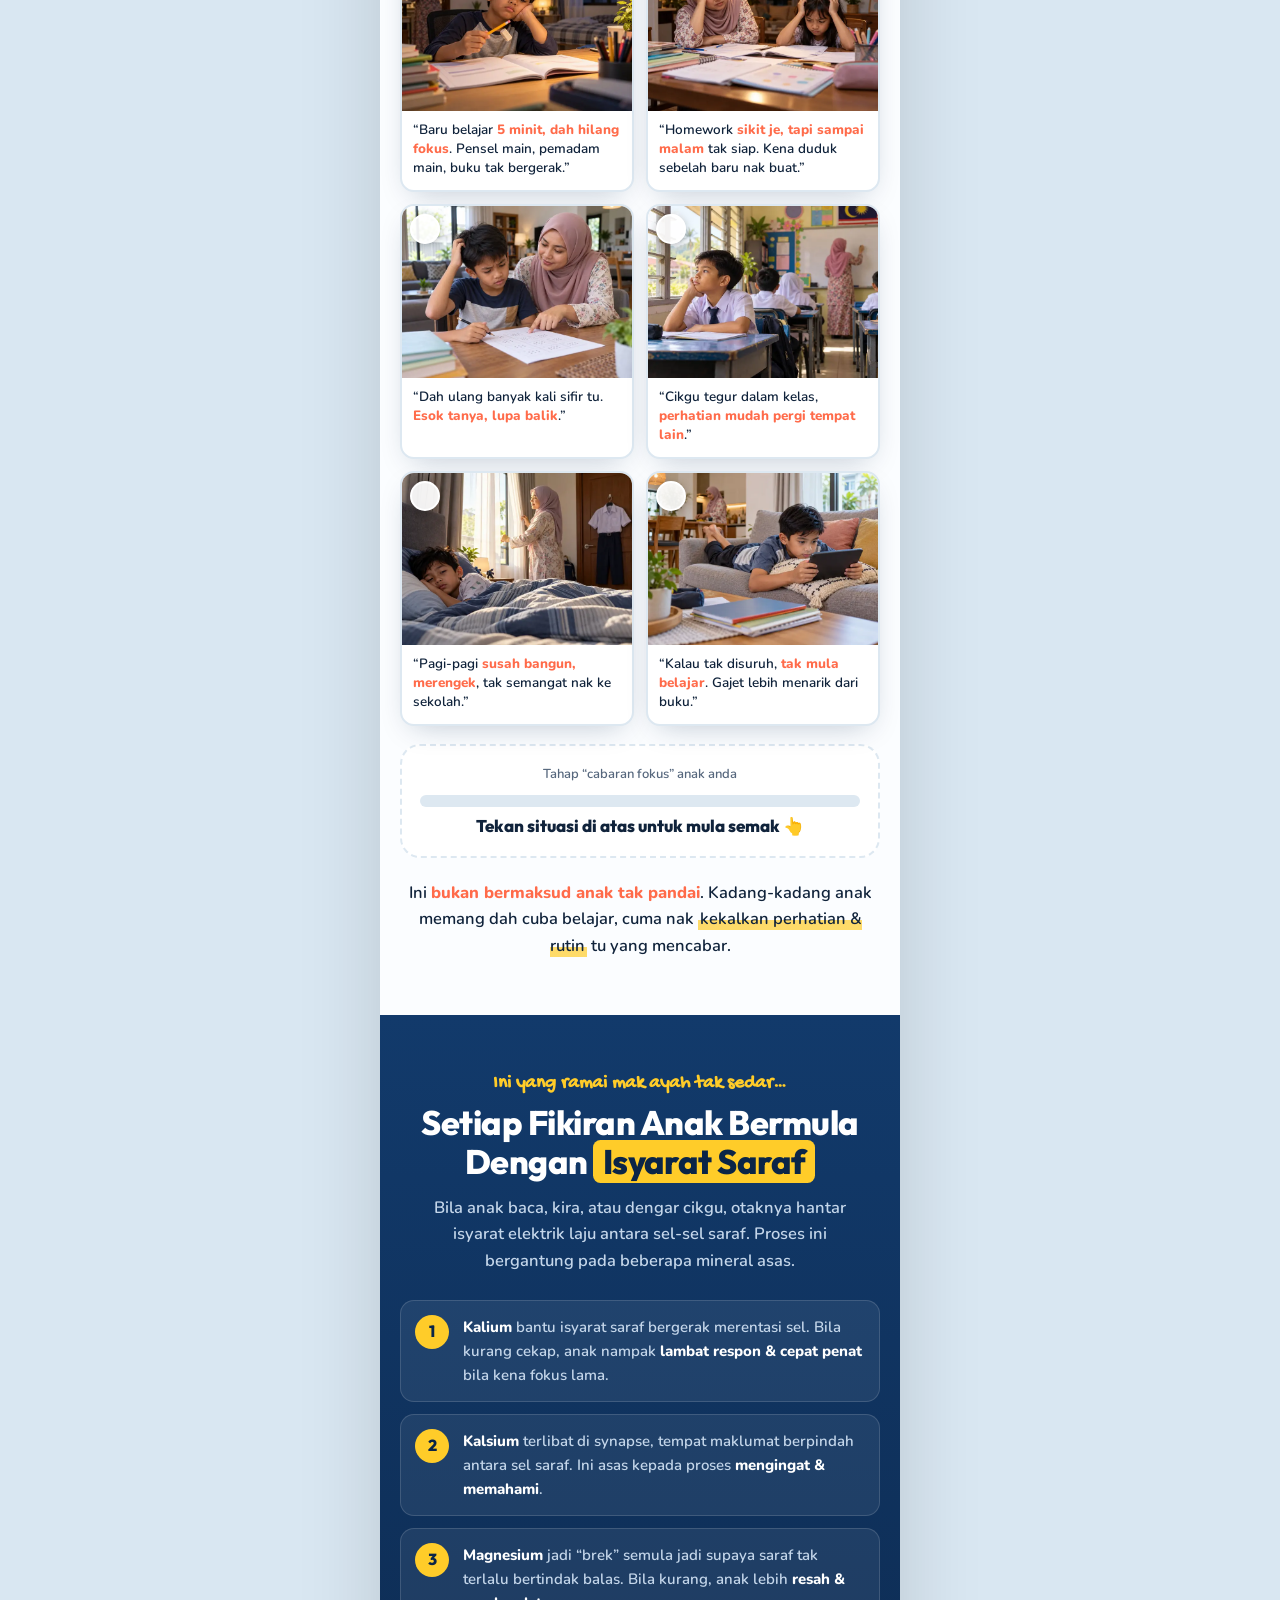
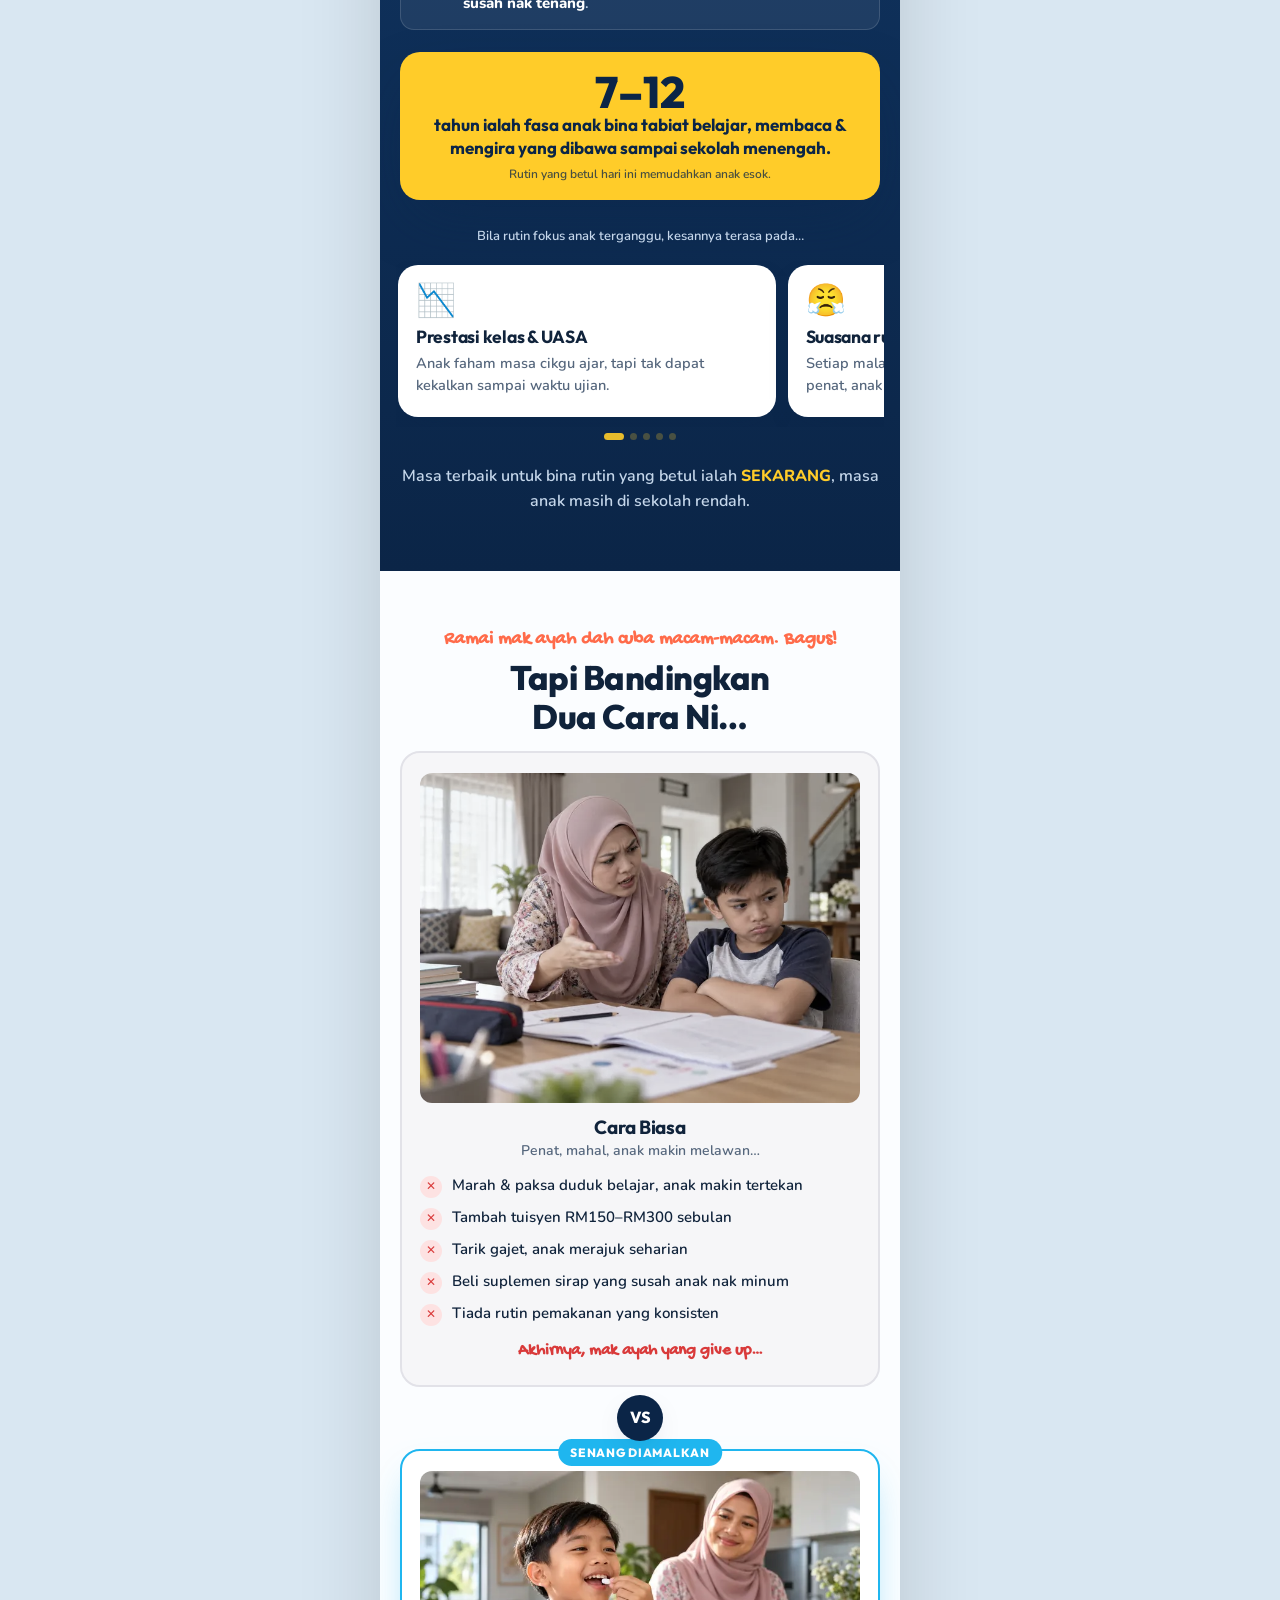
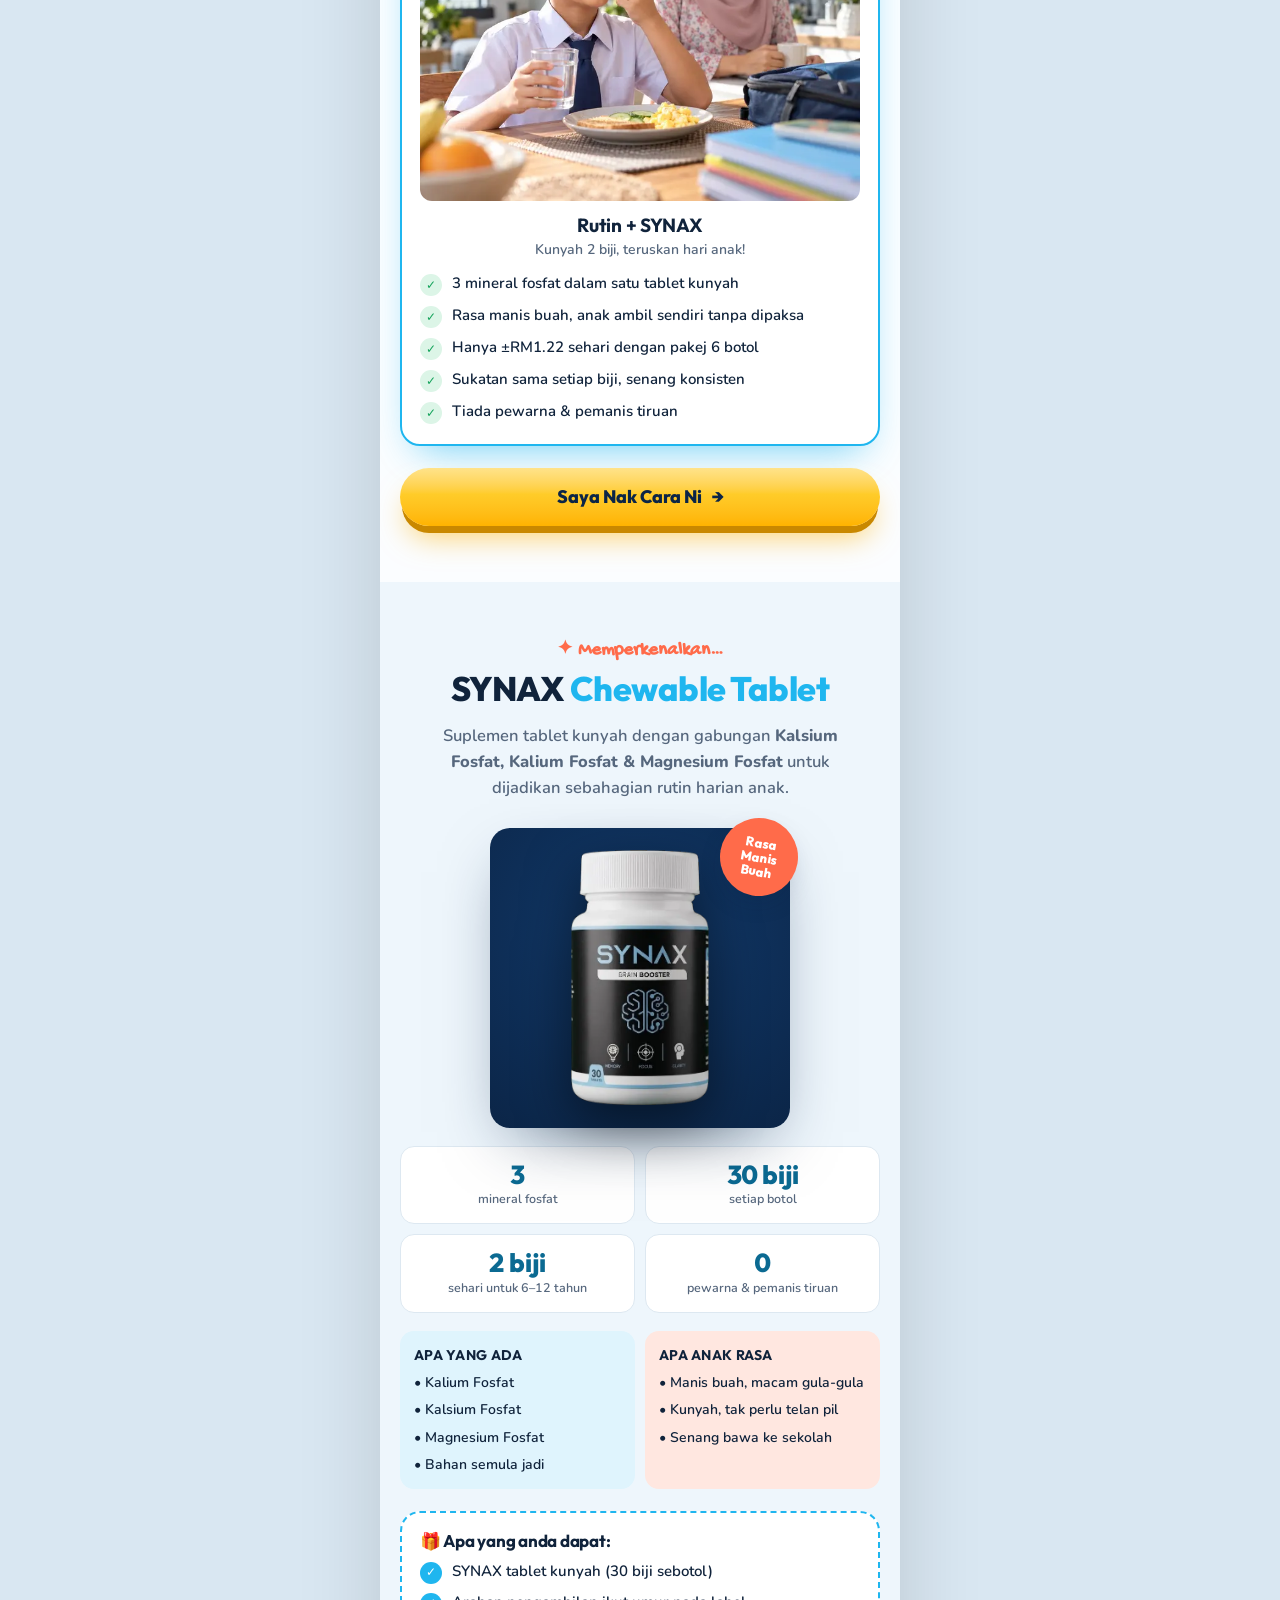
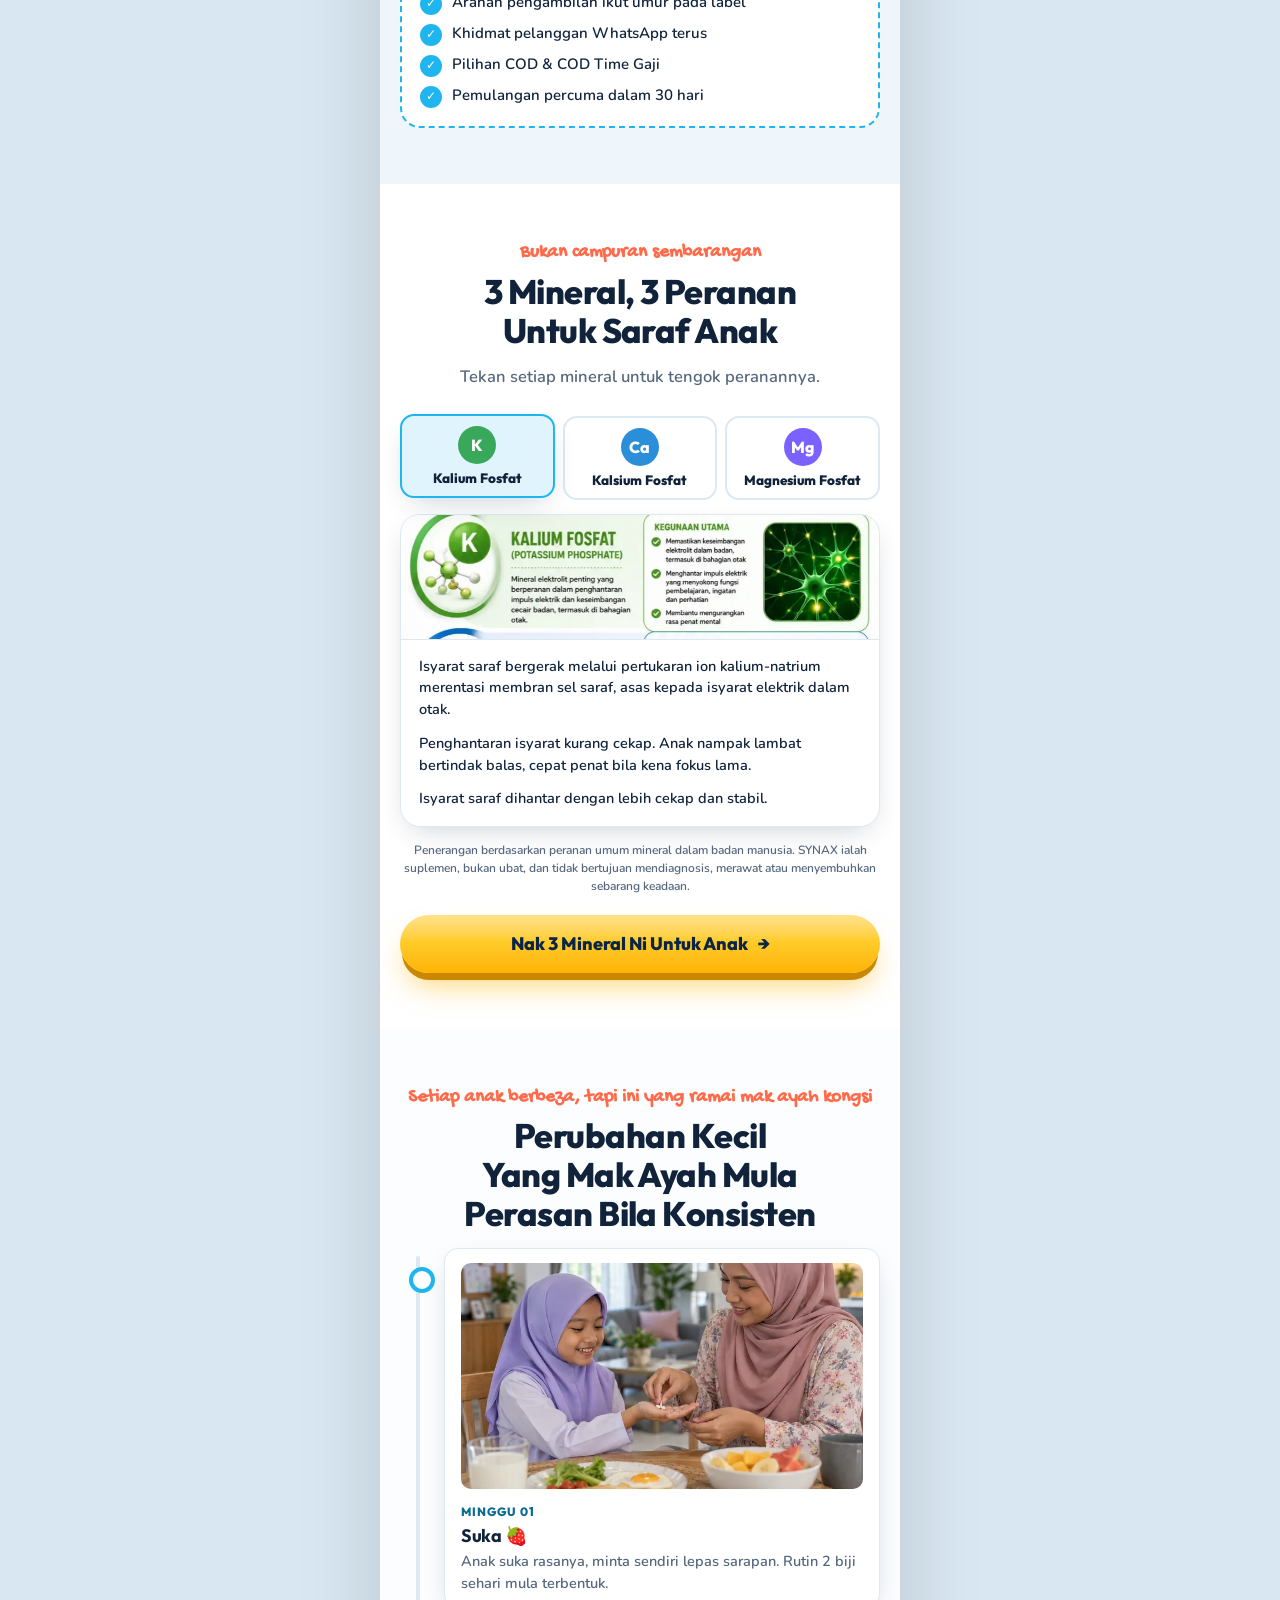
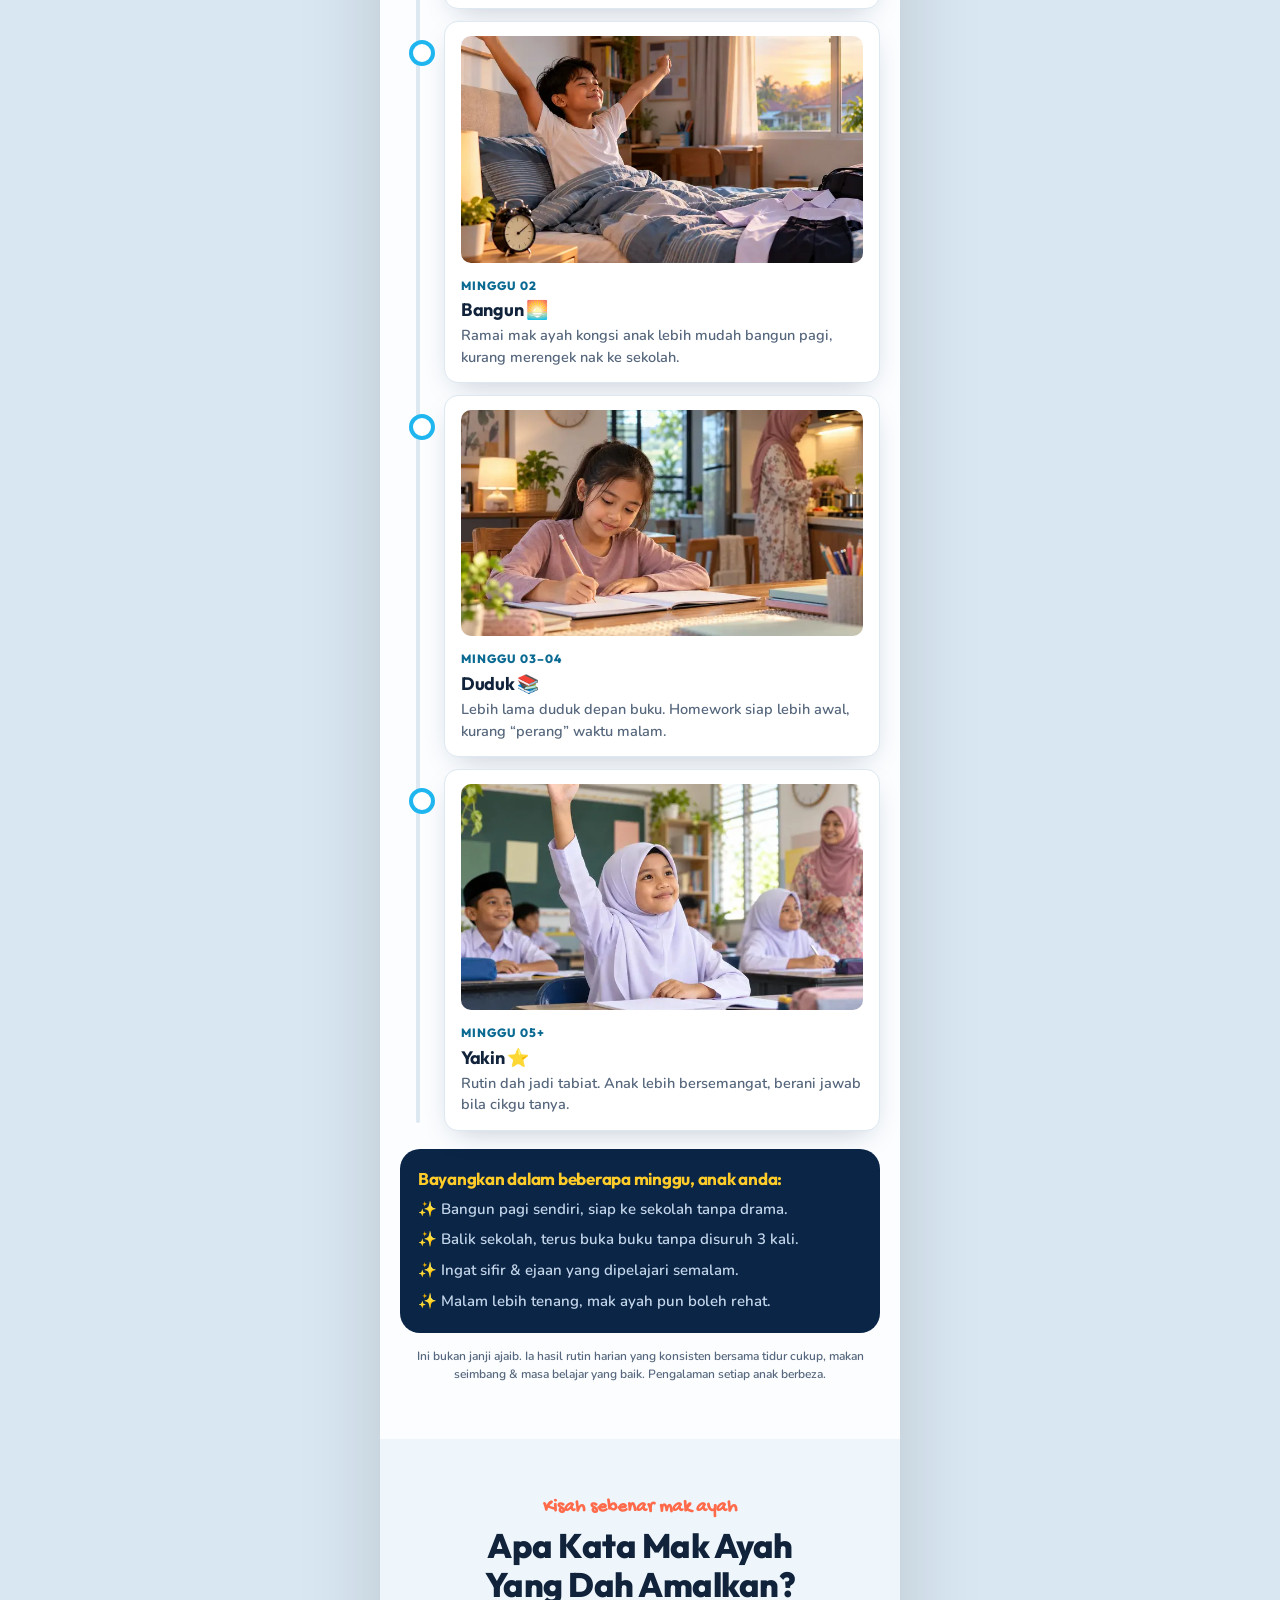
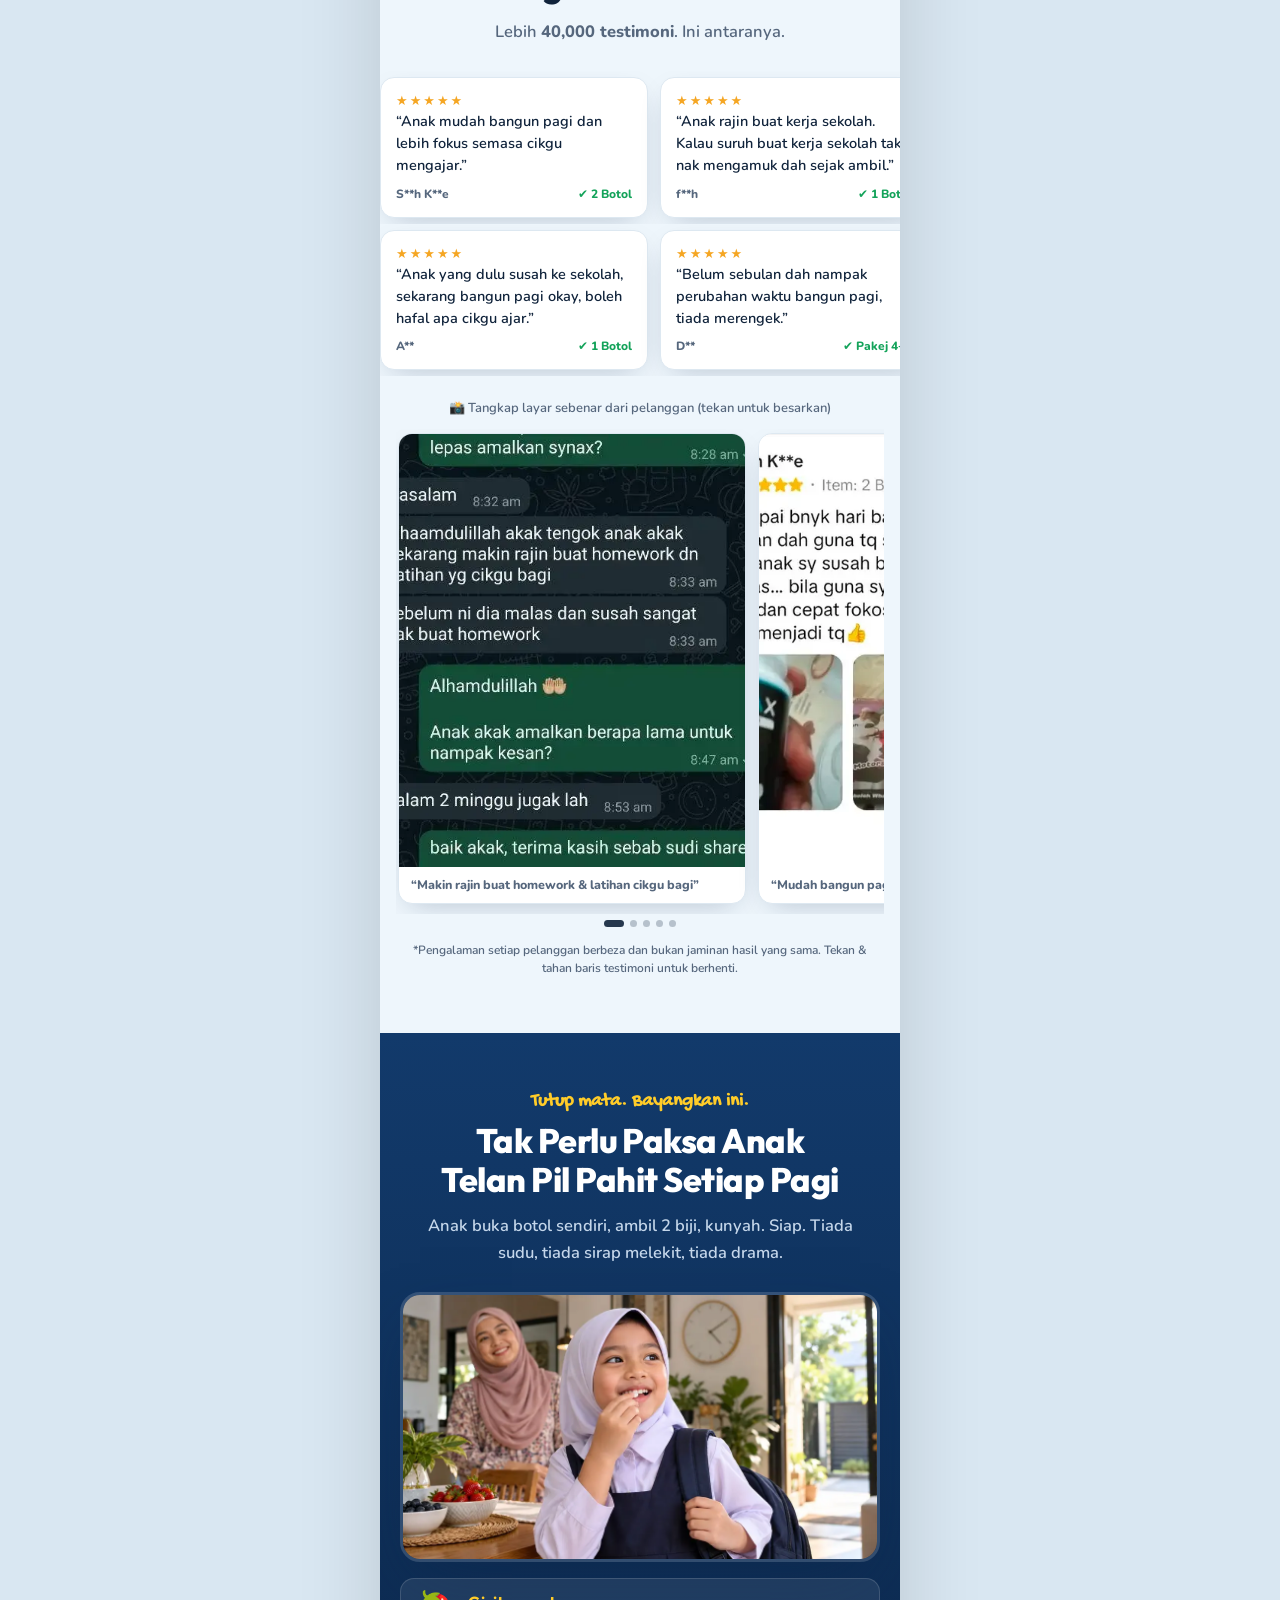
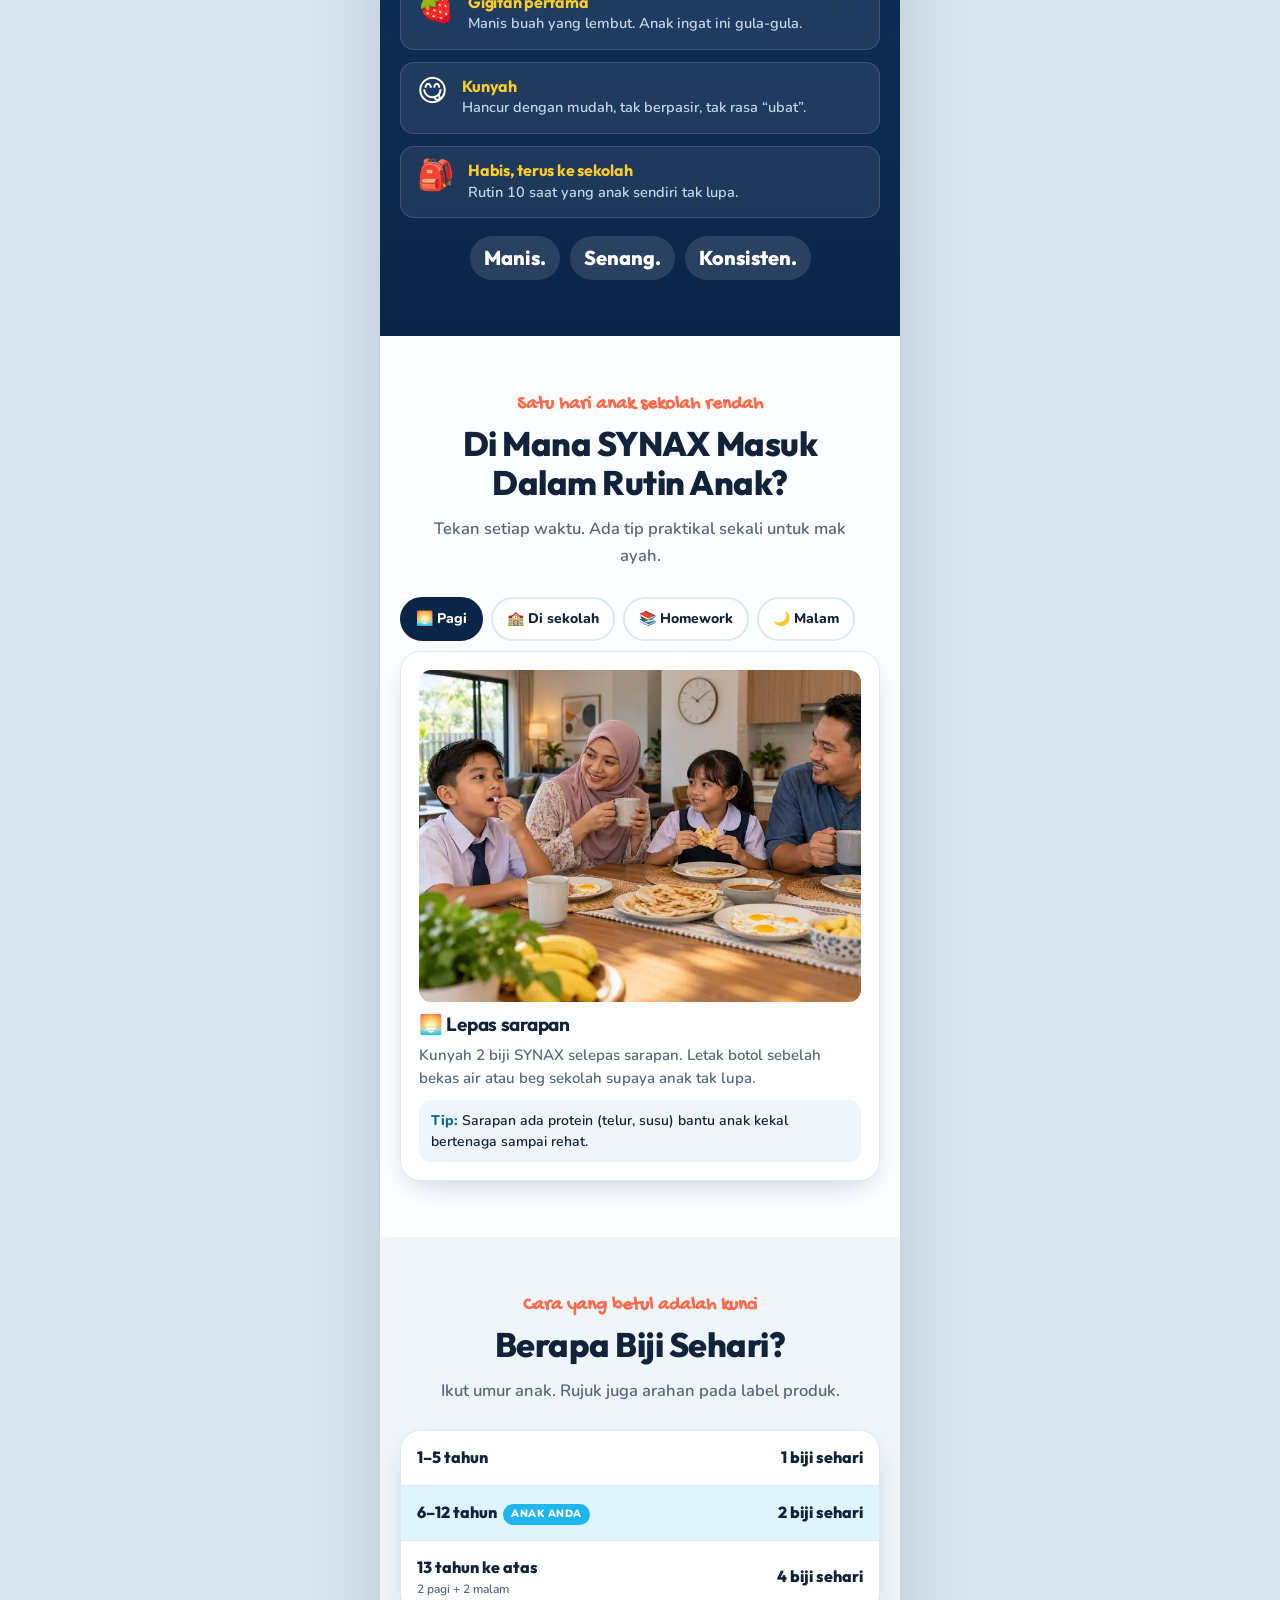
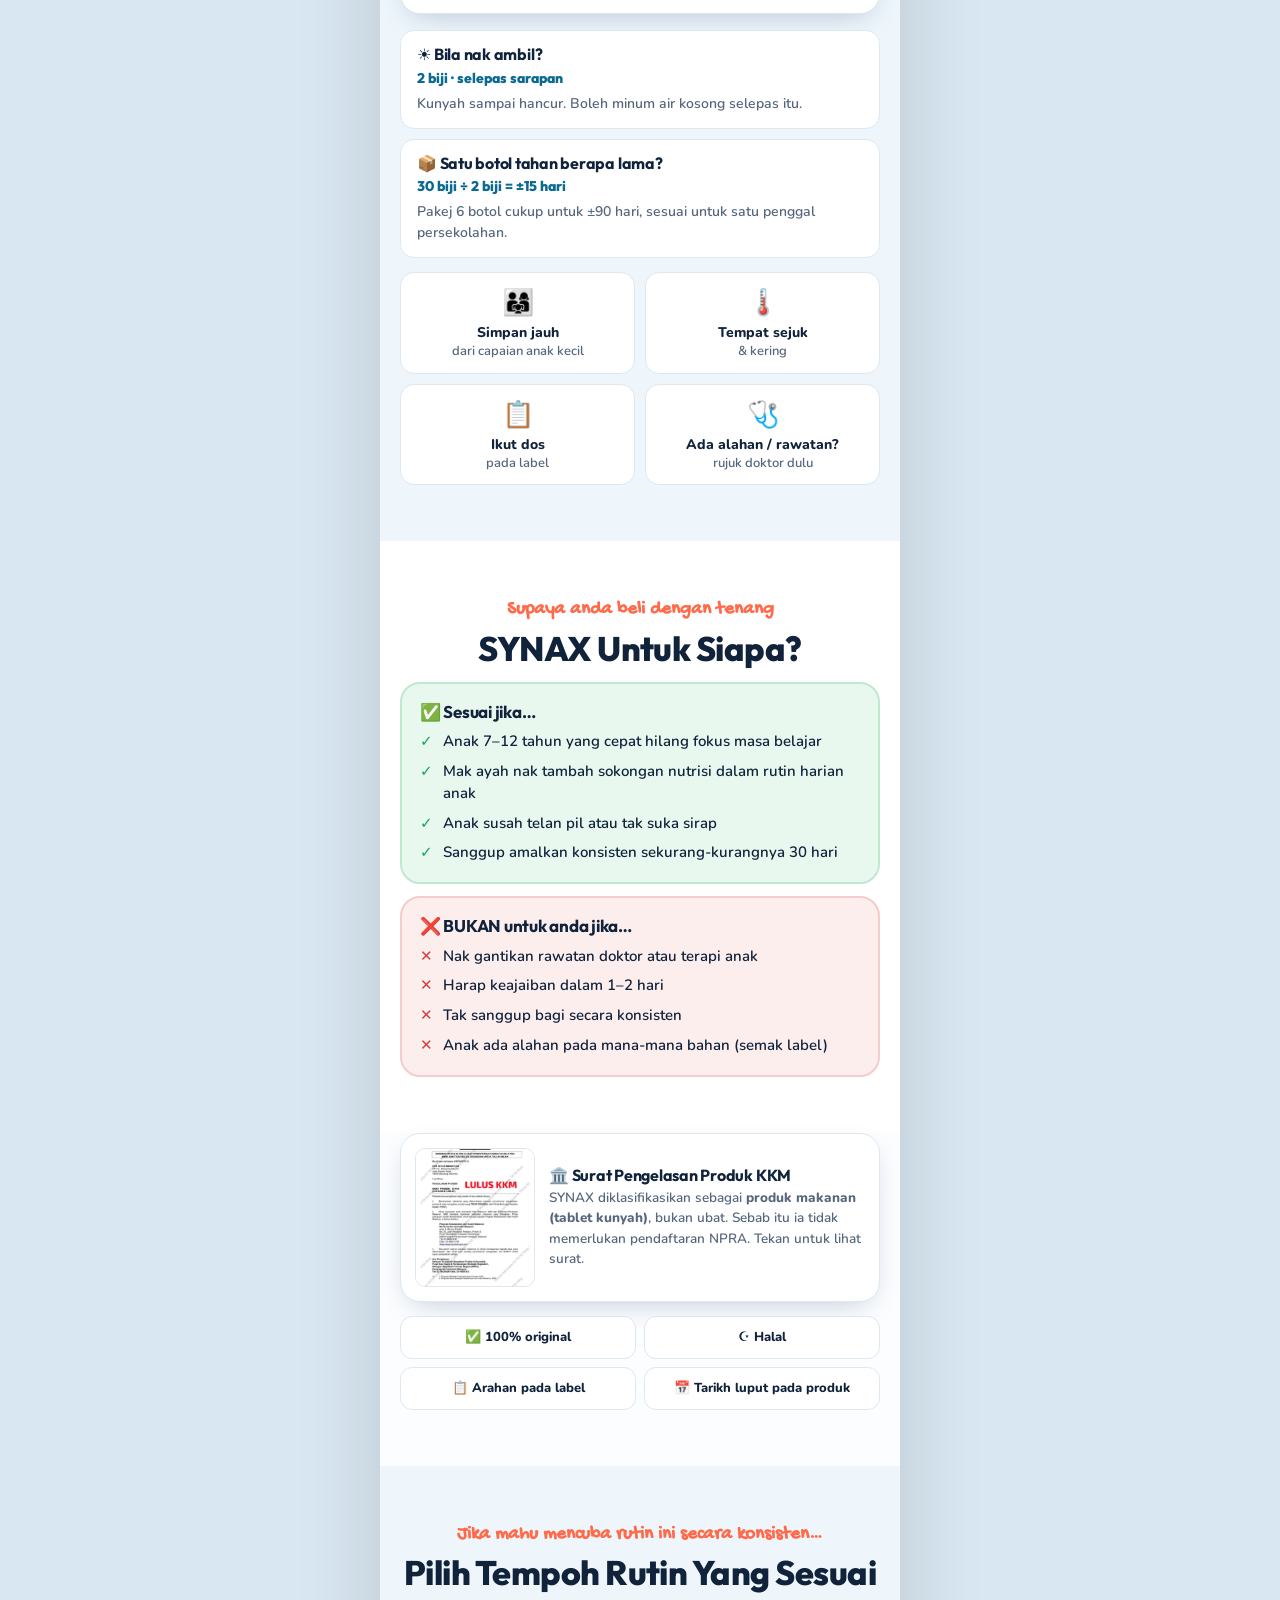
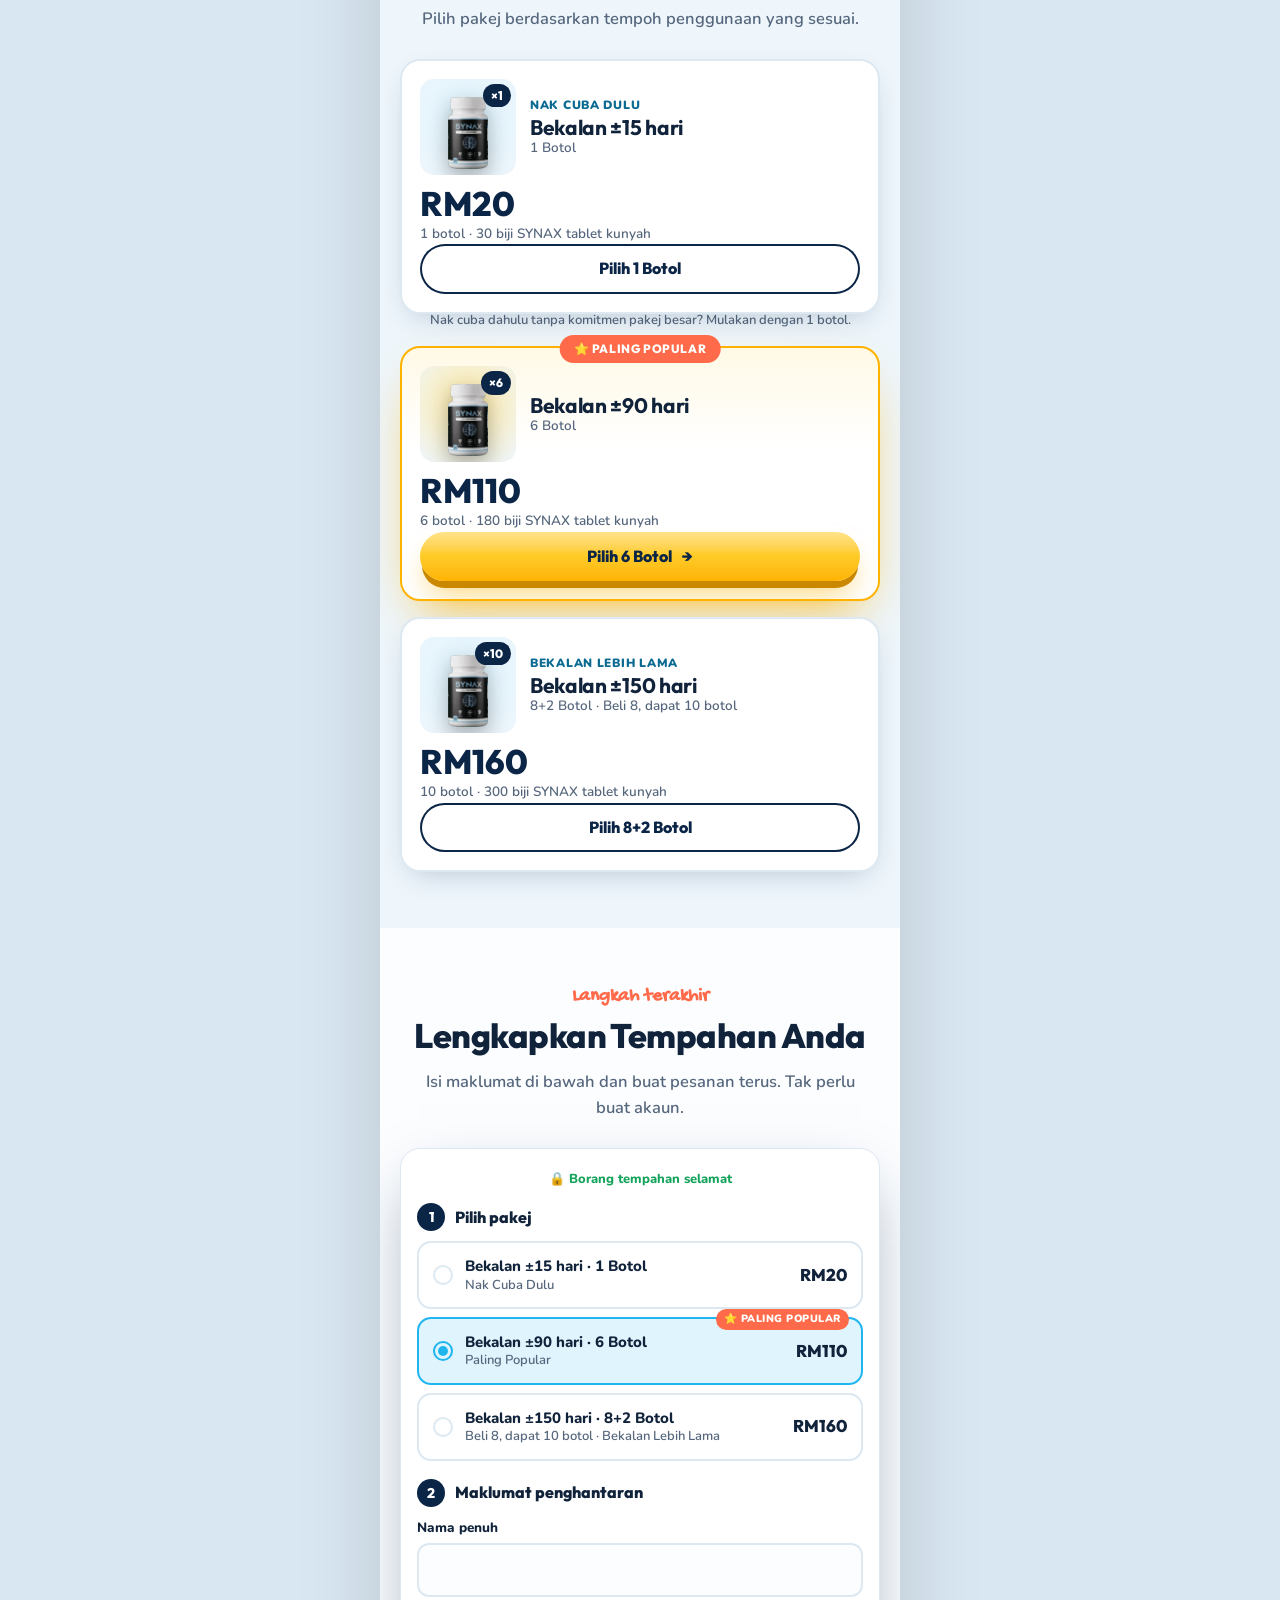
==== commit 1829d609: "Restore full sales flow with the live site's package & order sections Keep the pain-point cards, sel" ====
--- a/flow/sekolah-rendah.html
+++ b/flow/sekolah-rendah.html
@@ -3,13 +3,36 @@
 <head>
 <meta charset="utf-8">
 <meta name="viewport" content="width=device-width,initial-scale=1,viewport-fit=cover">
-<title>SYNAX Sekolah Rendah</title>
-<meta name="claude:viewport-fit-sides" content="cover">
-<meta name="description" content="SYNAX tablet kunyah untuk rutin harian anak sekolah rendah 7–12 tahun. 3 mineral fosfat, rasa manis buah. Mula RM10, COD tersedia.">
+<title>SYNAX untuk Anak Sekolah Rendah | Rutin Nutrisi Harian</title>
+<meta name="description" content="Sokongan nutrisi harian untuk melengkapi tidur mencukupi, pemakanan seimbang dan rutin belajar anak sekolah rendah.">
+<link rel="canonical" href="https://synaxhq.site/lp/sekolah-rendah">
+<meta property="og:type" content="website">
+<meta property="og:site_name" content="SYNAX">
+<meta property="og:locale" content="ms_MY">
+<meta property="og:url" content="https://synaxhq.site/lp/sekolah-rendah">
+<meta property="og:title" content="SYNAX untuk Anak Sekolah Rendah | Rutin Nutrisi Harian">
+<meta property="og:description" content="Sokongan nutrisi harian untuk melengkapi tidur mencukupi, pemakanan seimbang dan rutin belajar anak sekolah rendah.">
+<meta property="og:image" content="https://synaxhq.site/lp/assets/img/og.jpg">
+<meta property="og:image:width" content="1200">
+<meta property="og:image:height" content="630">
+<meta name="twitter:card" content="summary_large_image">
+<meta name="twitter:title" content="SYNAX untuk Anak Sekolah Rendah | Rutin Nutrisi Harian">
+<meta name="twitter:description" content="Sokongan nutrisi harian untuk melengkapi tidur mencukupi, pemakanan seimbang dan rutin belajar anak sekolah rendah.">
+<meta name="twitter:image" content="https://synaxhq.site/lp/assets/img/og.jpg">
+<link rel="icon" type="image/svg+xml" href="/favicon.svg">
 <link rel="preconnect" href="https://fonts.googleapis.com">
 <link rel="preconnect" href="https://fonts.gstatic.com" crossorigin>
 <link rel="stylesheet" href="https://fonts.googleapis.com/css2?family=Outfit:wght@600;700;800&family=Nunito:wght@600;700;800;900&family=Gochi+Hand&display=swap">
-<link rel="stylesheet" href="assets/synax.css">
+<link rel="stylesheet" href="assets/synax.css?v=flow2">
+<link rel="stylesheet" href="assets/lp-clean.css?v=flow2">
+<script>
+/* Meta Pixel (SYNAX). Not loaded on localhost / staging.* — events are logged to window.__fbqLog instead. */
+(function(){var h=location.hostname;
+ if(h==='localhost'||h==='127.0.0.1'||h.indexOf('staging.')===0){window.__fbqLog=[];window.fbq=function(){window.__fbqLog.push([].slice.call(arguments))};return}
+ !function(f,b,e,v,n,t,s){if(f.fbq)return;n=f.fbq=function(){n.callMethod?n.callMethod.apply(n,arguments):n.queue.push(arguments)};if(!f._fbq)f._fbq=n;n.push=n;n.loaded=!0;n.version='2.0';n.queue=[];t=b.createElement(e);t.async=!0;t.src=v;s=b.getElementsByTagName(e)[0];s.parentNode.insertBefore(t,s)}(window,document,'script','https://connect.facebook.net/en_US/fbevents.js');
+ fbq('init','2166010097607359');
+})();
+</script>
 </head>
 <body class="t-sr">
 <div class="prog" id="prog"></div>
@@ -44,7 +67,7 @@
     </div>
     <p class="quote">“Anak saya susah bangun pagi nak pergi sekolah, jadi malas. Bila guna SYNAX, mudah bangun, rajin ke sekolah dan cepat fokus bila cikgu mengajar.”<small>S**h K**e · beli 2 botol · ★★★★★</small></p>
     <a href="#pakej" class="btn pulse">Saya Nak Cuba SYNAX <span class="arr">→</span></a>
-    <span class="btn-sub">Mula <b>RM10</b> Set Percubaan · COD tersedia · Pemulangan 30 hari</span>
+    <span class="btn-sub">Mula <b>RM20</b> sebotol · COD tersedia · Pemulangan 30 hari</span>
     <div class="trust-row"><span>🏛️ Diklasifikasi makanan oleh KKM</span><span>☪️ Halal</span><span>🚫 Tiada pewarna tiruan</span></div>
   </div>
 </header>
@@ -132,7 +155,7 @@
         <ul>
           <li><i>✓</i>3 mineral fosfat dalam satu tablet kunyah</li>
           <li><i>✓</i>Rasa manis buah, anak ambil sendiri tanpa dipaksa</li>
-          <li><i>✓</i>Hanya ±RM1.07 sehari dengan Pakej 4+1</li>
+          <li><i>✓</i>Hanya ±RM1.22 sehari dengan pakej 6 botol</li>
           <li><i>✓</i>Sukatan sama setiap biji, senang konsisten</li>
           <li><i>✓</i>Tiada pewarna &amp; pemanis tiruan</li>
         </ul>
@@ -293,7 +316,7 @@
     </div>
     <div class="ucards">
       <div class="ucard rv"><h3>☀️ Bila nak ambil?</h3><p class="d">2 biji · selepas sarapan</p><p>Kunyah sampai hancur. Boleh minum air kosong selepas itu.</p></div>
-      <div class="ucard rv"><h3>📦 Satu botol tahan berapa lama?</h3><p class="d">30 biji ÷ 2 biji = ±15 hari</p><p>Pakej 4+1 (5 botol) cukup untuk ±75 hari, sesuai untuk satu penggal persekolahan.</p></div>
+      <div class="ucard rv"><h3>📦 Satu botol tahan berapa lama?</h3><p class="d">30 biji ÷ 2 biji = ±15 hari</p><p>Pakej 6 botol cukup untuk ±90 hari, sesuai untuk satu penggal persekolahan.</p></div>
     </div>
     <div class="dont">
       <div class="rv"><span>👨‍👩‍👧</span><b>Simpan jauh</b>dari capaian anak kecil</div>
@@ -327,46 +350,28 @@
 <!-- PRICING -->
 <section class="bg-tint" id="pakej">
   <div class="wrap">
-    <p class="eyebrow rv">Jadi, berapa pelaburan untuk mula?</p>
-    <h2 class="rv">Lebih Murah Dari Sebungkus Keropok Sehari</h2>
-    <div class="anchor rv">
-      <span class="nb">PROMOSI SEMASA</span>
-      <p class="small">Kalau tambah tuisyen untuk bantu anak fokus, kosnya boleh cecah <b>RM150–RM300 sebulan</b>. Untuk mula bina rutin dengan SYNAX, anda cuma laburkan…</p>
-      <p class="big"><small>RM</small><span>10</span></p>
-      <p class="per">Set Percubaan 10 biji · atau serendah <b>RM16 sebotol</b> dengan Pakej 4+1</p>
-    </div>
-    <div class="calc rv">
-      <h3>🧮 Kalkulator bekalan (2 biji sehari)</h3>
-      <div class="seg" id="calcSeg"></div>
-      <div class="out"><div><b id="cDays">75</b><span>hari bekalan</span></div><div><b id="cDay">RM1.07</b><span>sehari</span></div><div><b id="cPrice">RM80</b><span>jumlah</span></div></div>
-      <p class="note" id="cNote"></p>
-    </div>
-
-    <div class="pk rv">
-      <div class="hd"><div class="thumb"><img src="assets/img/bottle.webp" alt="" width="325" height="601"><span class="q">10 biji</span></div><div><p class="nm">Nak kenal dulu</p><h3>Set Percubaan</h3><p class="why">10 biji · tengok sendiri anak suka atau tak</p></div></div>
-      <div class="price"><b>RM10</b></div><p class="meta">±5 hari untuk anak 7–12 tahun</p>
-      <ul><li>10 biji SYNAX tablet kunyah</li><li>COD tersedia</li></ul>
-      <a href="#order" class="btn btn-ghost" data-pick="trial">Cuba Set Percubaan</a>
-    </div>
-    <div class="pk rv">
-      <div class="hd"><div class="thumb"><img src="assets/img/bottle.webp" alt="" width="325" height="601"><span class="q">×1</span></div><div><p class="nm">🔥 1K+ beli semula</p><h3>1 Botol</h3><p class="why">30 biji · untuk rutin 2 minggu</p></div></div>
-      <div class="price"><b>RM20</b></div><p class="meta">±15 hari · RM1.33 sehari</p>
-      <ul><li>30 biji SYNAX tablet kunyah</li><li>COD &amp; COD Time Gaji</li></ul>
-      <a href="#order" class="btn btn-ghost" data-pick="p1">Pilih 1 Botol</a>
-    </div>
-    <div class="why3 rv">💡 <b>Kenapa ramai terus ambil 4+1?</b> Rutin perlukan masa untuk jadi tabiat. 1 botol cuma ±15 hari untuk anak 7–12 tahun. Ramai baru nak nampak rutin terbentuk, stok dah habis. Dengan 4+1, anda dapat <b>5 botol (±75 hari)</b> dan bayar <b>paling murah sebotol</b>.</div>
-    <div class="pk pop rv">
-      <span class="ptop">⭐ PILIHAN PALING BERBALOI</span>
-      <div class="hd"><div class="thumb"><img src="assets/img/bottle.webp" alt="" width="325" height="601"><img src="assets/img/bottle.webp" alt="" width="325" height="601"><img src="assets/img/bottle.webp" alt="" width="325" height="601"><span class="q">×5</span></div><div><p class="nm">Beli 4 percuma 1</p><h3>Pakej 4+1</h3><p class="why">5 botol · cukup satu penggal</p></div></div>
-      <div class="price"><s>RM100</s><b>RM80</b><em>JIMAT RM20</em></div><p class="meta">RM16 sebotol · ±75 hari · <b>±RM1.07 sehari</b></p>
-      <ul><li>5 botol (150 biji) SYNAX</li><li>Harga sebotol paling rendah</li><li>Cukup untuk ±75 hari (2 biji sehari)</li><li>COD &amp; COD Time Gaji</li></ul>
-      <a href="#order" class="btn" data-pick="p41">Pilih Pakej 4+1 <span class="arr">→</span></a>
-    </div>
-    <p class="small tc" style="margin-top:14px">Ada juga pilihan lain:</p>
-    <div class="minis">
-      <button type="button" data-pick="p2"><b>2 Botol</b><strong>RM40</strong>±30 hari</button>
-      <button type="button" data-pick="p3"><b>3 Botol</b><strong>RM60</strong>±45 hari</button>
-      <button type="button" data-pick="p41"><b>4+1 Botol</b><strong>RM80</strong>±75 hari</button>
+    <p class="eyebrow rv">Jika mahu mencuba rutin ini secara konsisten…</p>
+    <h2 class="rv">Pilih Tempoh Rutin Yang Sesuai</h2>
+    <p class="lead rv">Pilih pakej berdasarkan tempoh penggunaan yang sesuai.</p>
+
+    <div class="pk rv" data-pkg="b1">
+      
+      <div class="hd"><div class="thumb"><img src="assets/img/bottle.webp" alt="" width="650" height="1202"><span class="q">×1</span></div><div><p class="nm">Nak Cuba Dulu</p><h3>Bekalan ±15 hari</h3><p class="why">1 Botol</p></div></div>
+      <div class="price"><b>RM20</b></div><p class="meta">1 botol · 30 biji SYNAX tablet kunyah</p>
+      <a href="#order" class="btn btn-ghost" data-pick="b1">Pilih 1 Botol</a>
+    </div>
+    <p class="small tc" style="margin:-4px 0 6px">Nak cuba dahulu tanpa komitmen pakej besar? Mulakan dengan 1 botol.</p>
+    <div class="pk pop rv" data-pkg="b6">
+      <span class="ptop">⭐ PALING POPULAR</span>
+      <div class="hd"><div class="thumb"><img src="assets/img/bottle.webp" alt="" width="650" height="1202"><span class="q">×6</span></div><div><h3>Bekalan ±90 hari</h3><p class="why">6 Botol</p></div></div>
+      <div class="price"><b>RM110</b></div><p class="meta">6 botol · 180 biji SYNAX tablet kunyah</p>
+      <a href="#order" class="btn" data-pick="b6">Pilih 6 Botol <span class="arr">→</span></a>
+    </div>
+    <div class="pk rv" data-pkg="b10">
+      
+      <div class="hd"><div class="thumb"><img src="assets/img/bottle.webp" alt="" width="650" height="1202"><span class="q">×10</span></div><div><p class="nm">Bekalan Lebih Lama</p><h3>Bekalan ±150 hari</h3><p class="why">8+2 Botol · Beli 8, dapat 10 botol</p></div></div>
+      <div class="price"><b>RM160</b></div><p class="meta">10 botol · 300 biji SYNAX tablet kunyah</p>
+      <a href="#order" class="btn btn-ghost" data-pick="b10">Pilih 8+2 Botol</a>
     </div>
   </div>
 </section>
@@ -376,7 +381,7 @@
   <div class="wrap">
     <p class="eyebrow rv">Langkah terakhir</p>
     <h2 class="rv">Lengkapkan Tempahan Anda</h2>
-    <p class="lead rv">Isi maklumat di bawah. Tempahan dihantar terus ke WhatsApp kami untuk pengesahan. Tak perlu buat akaun.</p>
+    <p class="lead rv">Isi maklumat di bawah dan buat pesanan terus. Tak perlu buat akaun.</p>
     <div class="form">
       <form id="orderForm" novalidate>
         <p class="lock">🔒 Borang tempahan selamat</p>
@@ -395,20 +400,21 @@
         <div class="pays" id="payOpts">
           <label class="opt on"><input type="radio" name="pay" value="cod" checked><span class="rd"></span><span class="t"><b>🚚 COD</b>Bayar tunai bila parcel sampai</span></label>
           <label class="opt"><input type="radio" name="pay" value="gaji"><span class="rd"></span><span class="t"><b>💰 COD Time Gaji</b>Kami hantar dekat dengan tarikh gaji anda</span></label>
-          <div class="gaji fld"><label for="fGaji">Hantar sekitar tarikh</label><select id="fGaji"></select></div>
-          <label class="opt"><input type="radio" name="pay" value="online"><span class="rd"></span><span class="t"><b>💳 Online</b>FPX / DuitNow, pautan bayaran dihantar di WhatsApp</span></label>
+          <div class="gaji fld"><label for="fGaji">Hantar pada tarikh (dalam 14 hari)</label><input id="fGaji" type="date"><p class="err">Sila pilih tarikh hantar</p></div>
+          <label class="opt"><input type="radio" name="pay" value="online"><span class="rd"></span><span class="t"><b>💳 Online</b>FPX, kad debit/kredit &amp; e-wallet melalui Billplz</span></label>
         </div>
         <div class="summary" id="summary"></div>
-        <button type="submit" class="btn btn-wa">💬 Hantar Tempahan via WhatsApp</button>
-        <p class="privacy">Maklumat anda hanya digunakan untuk penghantaran. Kami akan sahkan tempahan, caj pos &amp; beri tracking number melalui WhatsApp.</p>
+        <p class="err-box" id="orderErr" hidden></p>
+        <button type="submit" class="btn">🔒 Buat Pesanan</button>
+        <p class="privacy">Maklumat anda digunakan untuk memproses dan menghantar pesanan, seperti dalam <a href="/privacy-policy">Dasar Privasi</a> kami. Bayaran online dibuat di laman Billplz yang selamat; untuk COD, anda bayar bila parcel sampai.</p>
       </form>
       <div class="done" id="done" aria-live="polite">
         <div style="font-size:46px">✅</div>
-        <h3>Tempahan anda dah siap disusun!</h3>
-        <p>Tekan butang di bawah untuk hantar mesej tempahan ke WhatsApp kami. Pasukan kami akan sahkan secepat mungkin.</p>
-        <a id="waGo" class="btn btn-wa" href="#" target="_blank" rel="noopener">💬 Buka WhatsApp &amp; Hantar</a>
-        <div class="num">Tak terbuka? WhatsApp kami di <code>011-5308 7474</code></div>
-        <p style="margin-top:12px"><button type="button" id="editOrder" class="small" style="text-decoration:underline">← Ubah maklumat tempahan</button></p>
+        <h3>Pesanan Diterima</h3>
+        <p>Terima kasih. Pesanan anda sudah masuk dalam sistem kami dan kami akan hubungi anda untuk pengesahan.</p>
+        <p class="small tc">No. Rujukan: <b id="ref"></b></p>
+        <a id="waGo" class="btn btn-wa" href="#" target="_blank" rel="noopener">💬 Sahkan Pesanan via WhatsApp</a>
+        <div class="num">WhatsApp kami: <code>011-5308 7474</code></div>
       </div>
     </div>
   </div>
@@ -446,13 +452,13 @@
     <p class="eyebrow rv">FAQ</p>
     <h2 class="rv">Soalan Lazim Mak Ayah</h2>
     <div class="qa"><button type="button">SYNAX sesuai untuk umur berapa?<i>+</i></button><div class="ans"><div><p>SYNAX ada arahan pengambilan ikut umur: 1–5 tahun 1 biji sehari, 6–12 tahun 2 biji sehari, 13 tahun ke atas 4 biji sehari (2 pagi + 2 malam). Sila ikut arahan pada label produk.</p></div></div></div>
-    <div class="qa"><button type="button">Berapa lama satu botol untuk anak 7–12 tahun?<i>+</i></button><div class="ans"><div><p>Satu botol ada 30 biji. Pada kadar 2 biji sehari, satu botol tahan ±15 hari. Pakej 4+1 (5 botol) cukup untuk ±75 hari.</p></div></div></div>
+    <div class="qa"><button type="button">Berapa lama satu botol untuk anak 7–12 tahun?<i>+</i></button><div class="ans"><div><p>Satu botol ada 30 biji. Pada kadar 2 biji sehari, satu botol tahan ±15 hari. Pakej 6 botol cukup untuk ±90 hari, dan 8+2 botol untuk ±150 hari.</p></div></div></div>
     <div class="qa"><button type="button">Apa kandungan SYNAX?<i>+</i></button><div class="ans"><div><p>Antara kandungannya ialah Kalsium Fosfat, Kalium Fosfat dan Magnesium Fosfat, dibuat daripada bahan semula jadi tanpa pewarna atau pemanis tiruan. Rujuk label untuk senarai ramuan lengkap.</p></div></div></div>
-    <div class="qa"><button type="button">Anak saya susah makan ubat. Dia boleh ambil ke?<i>+</i></button><div class="ans"><div><p>SYNAX ialah tablet kunyah berperisa manis buah. Ramai mak ayah kongsi anak ambil sendiri macam gula-gula. Mula dengan Set Percubaan RM10 kalau nak tengok anak suka atau tak.</p></div></div></div>
+    <div class="qa"><button type="button">Anak saya susah makan ubat. Dia boleh ambil ke?<i>+</i></button><div class="ans"><div><p>SYNAX ialah tablet kunyah berperisa manis buah. Ramai mak ayah kongsi anak ambil sendiri macam gula-gula. Mula dengan 1 botol RM20 kalau nak tengok anak suka atau tak.</p></div></div></div>
     <div class="qa"><button type="button">Kenapa tiada nombor NPRA?<i>+</i></button><div class="ans"><div><p>SYNAX diklasifikasikan oleh KKM sebagai produk makanan (tablet kunyah), bukan ubat. Produk makanan tidak memerlukan pendaftaran NPRA. Surat pengelasan boleh dilihat di halaman ini.</p></div></div></div>
-    <div class="qa"><button type="button">Kalau pertama kali, wajib beli 5 botol?<i>+</i></button><div class="ans"><div><p>Tak. Boleh mula dengan Set Percubaan RM10 (10 biji) atau 1 botol RM20. Pakej 4+1 disediakan untuk mak ayah yang nak harga paling rendah sebotol.</p></div></div></div>
+    <div class="qa"><button type="button">Kalau pertama kali, wajib beli pakej besar?<i>+</i></button><div class="ans"><div><p>Tak. Boleh mula dengan 1 botol RM20. Pakej 6 botol (±90 hari) dan 8+2 botol (±150 hari) disediakan untuk mak ayah yang nak bekalan lebih lama.</p></div></div></div>
     <div class="qa"><button type="button">Semua anak akan dapat hasil yang sama?<i>+</i></button><div class="ans"><div><p>Tidak. Setiap anak berbeza. SYNAX ialah suplemen dan tidak menjamin sebarang keputusan pembelajaran atau perubahan tertentu. Ia paling baik diamalkan bersama tidur cukup, makan seimbang dan rutin belajar yang baik.</p></div></div></div>
-    <div class="qa"><button type="button">Penghantaran berapa lama?<i>+</i></button><div class="ans"><div><p>Dihantar dari Terengganu ke seluruh Malaysia, biasanya tiba dalam 2–3 hari bekerja. Tracking number dihantar melalui WhatsApp. COD tersedia.</p></div></div></div>
+    <div class="qa"><button type="button">Penghantaran berapa lama?<i>+</i></button><div class="ans"><div><p>Dihantar dari Terengganu ke seluruh Malaysia, biasanya tiba dalam 2–3 hari bekerja. Caj pos RM7 (Semenanjung) atau RM10 (Sabah, Sarawak &amp; Labuan), dikira automatik ikut poskod. COD, COD Time Gaji &amp; bayaran online (Billplz) tersedia.</p></div></div></div>
     <div class="ask rv"><p>Ada soalan lain? WhatsApp kami, kami balas secepat mungkin.</p><a class="btn btn-wa wa-link" href="#" data-msg="Hi, saya nak tanya pasal SYNAX untuk anak sekolah rendah.">💬 WhatsApp Kami</a></div>
   </div>
 </section>
@@ -460,8 +466,8 @@
 <!-- PS -->
 <section class="bg-tint">
   <div class="wrap ps">
-    <p class="rv"><b class="k">P.S.</b> Risau anak tak suka? Mula dengan <b>Set Percubaan RM10</b>. Kalau ada masalah dengan produk, anda dilindungi <b>pemulangan percuma dalam 30 hari</b>.</p>
-    <p class="rv"><b class="k">P.P.S.</b> Rutin perlukan masa untuk jadi tabiat. Sebab itu ramai pilih <b>Pakej 4+1 (RM80, 5 botol)</b>, cukup ±75 hari untuk anak 7–12 tahun pada RM16 sebotol.</p>
+    <p class="rv"><b class="k">P.S.</b> Risau anak tak suka? Mula dengan <b>1 botol RM20</b>. Kalau ada masalah dengan produk, anda dilindungi <b>pemulangan percuma dalam 30 hari</b>.</p>
+    <p class="rv"><b class="k">P.P.S.</b> Rutin perlukan masa untuk jadi tabiat. Sebab itu ramai pilih <b>pakej 6 botol (RM110)</b>, cukup ±90 hari untuk anak 7–12 tahun.</p>
     <p class="rv"><b class="k">P.P.P.S.</b> Terus jaga tidur, makan &amp; masa skrin anak. Tambah satu rutin kecil: 2 biji SYNAX selepas sarapan. Bulan depan, biar anak sendiri yang tunjuk bezanya.</p>
     <a href="#pakej" class="btn rv">Pilih Pakej Anda Sekarang <span class="arr">→</span></a>
   </div>
@@ -474,22 +480,23 @@
   <p>WhatsApp 011-5308 7474 · Ahad–Khamis, 8am–5pm</p>
   <h4>PENAFIAN</h4>
   <p>SYNAX ialah suplemen makanan dan bukan ubat. Ia tidak bertujuan untuk mendiagnosis, merawat, menyembuh atau mencegah sebarang penyakit. Pengalaman pelanggan adalah individu dan bukan jaminan hasil yang sama. Rujuk label produk untuk kandungan dan arahan penggunaan lengkap. Dapatkan nasihat doktor jika anak sedang menerima rawatan.</p>
+  <p style="margin-top:10px"><a href="/privacy-policy">Dasar Privasi / Privacy Policy</a></p>
   <p style="margin-top:10px">© <span data-yr>2026</span> SYNAX. Hak cipta terpelihara.</p>
 </footer>
 </div>
 
-<div class="sticky" id="sticky"><div class="s1">🧠 SYNAX untuk anak 7–12 tahun<b id="stickyPrice">Pakej 4+1 · RM80</b></div><a href="#pakej" class="btn">Order <span class="arr">→</span></a></div>
+<div class="sticky" id="sticky"><div class="s1">SYNAX untuk anak 7–12 tahun<b id="stickyPrice">6 Botol · RM110</b></div><a href="#pakej" class="btn">Lihat Pakej <span class="arr">→</span></a></div>
 <a class="fab wa-link" href="#" aria-label="WhatsApp kami" data-msg="Hi, saya nak tanya pasal SYNAX untuk anak sekolah rendah."><svg viewBox="0 0 24 24" aria-hidden="true"><path d="M12 2a10 10 0 0 0-8.6 15.1L2 22l5-1.3A10 10 0 1 0 12 2Zm5.3 14.2c-.2.6-1.3 1.2-1.8 1.2-.5.1-1 .2-3.3-.7-2.8-1.1-4.5-3.9-4.7-4.1-.1-.2-1.1-1.5-1.1-2.8 0-1.4.7-2 1-2.3.2-.3.5-.3.7-.3h.5c.2 0 .4 0 .6.5l.8 2c.1.2.1.4 0 .6l-.4.6-.4.4c-.1.2-.3.3-.1.6.2.3.8 1.3 1.7 2.1 1.2 1 2.1 1.4 2.4 1.5.3.2.5.1.7-.1l.9-1.1c.2-.3.4-.2.7-.1l1.9.9c.3.1.5.2.5.3.1.2.1.7-.1 1.3Z"/></svg></a>
 <div class="toast" id="toast" role="status"></div>
 <div class="lb" id="lb"><img alt="Paparan besar"></div>
 
 <script>
-window.FLOW={key:'sr',label:'anak sekolah rendah (7–12 tahun)',perDay:2,defaultPkg:'p41',meter:[
+window.FLOW={key:'sr',segment:'primary',label:'anak sekolah rendah (7–12 tahun)',perDay:2,defaultPkg:'b6',packages:[{"id": "b1", "qty": 1, "price": 20, "name": "1 Botol", "supply": "±15 hari", "tag": "Nak Cuba Dulu"}, {"id": "b6", "qty": 6, "price": 110, "name": "6 Botol", "supply": "±90 hari", "tag": "Paling Popular", "popular": true}, {"id": "b10", "qty": 10, "price": 160, "name": "8+2 Botol", "buy": "Beli 8, dapat 10 botol", "supply": "±150 hari", "tag": "Bekalan Lebih Lama"}],meter:[
  'Tekan situasi di atas untuk mula semak 👆',
  'Ada sedikit cabaran.<small>Normal untuk umur ni. Rutin yang konsisten boleh bantu ia tak melarat.</small>',
  'Cabaran sederhana. Sama macam ramai mak ayah lain.<small>Ini masa yang sesuai untuk mula perbaiki rutin harian anak.</small>',
  '{n} situasi! Rutin fokus anak perlukan perhatian.<small>Jangan risau, anda dah di tempat yang betul. Teruskan baca. 👇</small>']};
 </script>
-<script src="assets/synax.js"></script>
+<script src="assets/synax.js?v=flow2"></script>
 </body>
 </html>
--- a/flow/assets/lp-clean.css
+++ b/flow/assets/lp-clean.css
@@ -0,0 +1,14 @@
+/* Cleaned-page overrides (no claim imagery; neutral product visual) */
+.hero{padding-left:max(20px,env(safe-area-inset-left,0px));padding-right:max(20px,env(safe-area-inset-right,0px))}
+.two.one{grid-template-columns:1fr}
+.err-box{background:#fdeeee;border:2px solid #f5cccc;color:#8a1f1f;border-radius:14px;padding:12px 14px;font-size:14.5px;line-height:1.45;margin-bottom:12px}
+.err-box a{font-weight:800;text-decoration:underline}
+.fld input[type=date]{width:100%}
+.gaji.bad .err{display:block}
+.packbox{margin:16px auto 18px;max-width:440px;text-align:left;background:rgba(255,255,255,.16);border:1px solid rgba(255,255,255,.35);border-radius:18px;padding:14px 16px;color:#fff}
+.packbox b{display:block;font-family:var(--f-head);font-size:20px;line-height:1.2;margin-bottom:4px}
+.packbox p{font-size:15px;line-height:1.45}
+.packbox.ink{background:var(--white);border-color:var(--line);color:var(--ink);box-shadow:var(--shadow)}
+.fit .n.warn{background:#fff7e0;border-color:#f3d98a}
+.fit .n.warn li::before{content:"!";color:#b45309}
+.get li.small,.two li.small{font-size:13.5px;color:var(--muted)}
